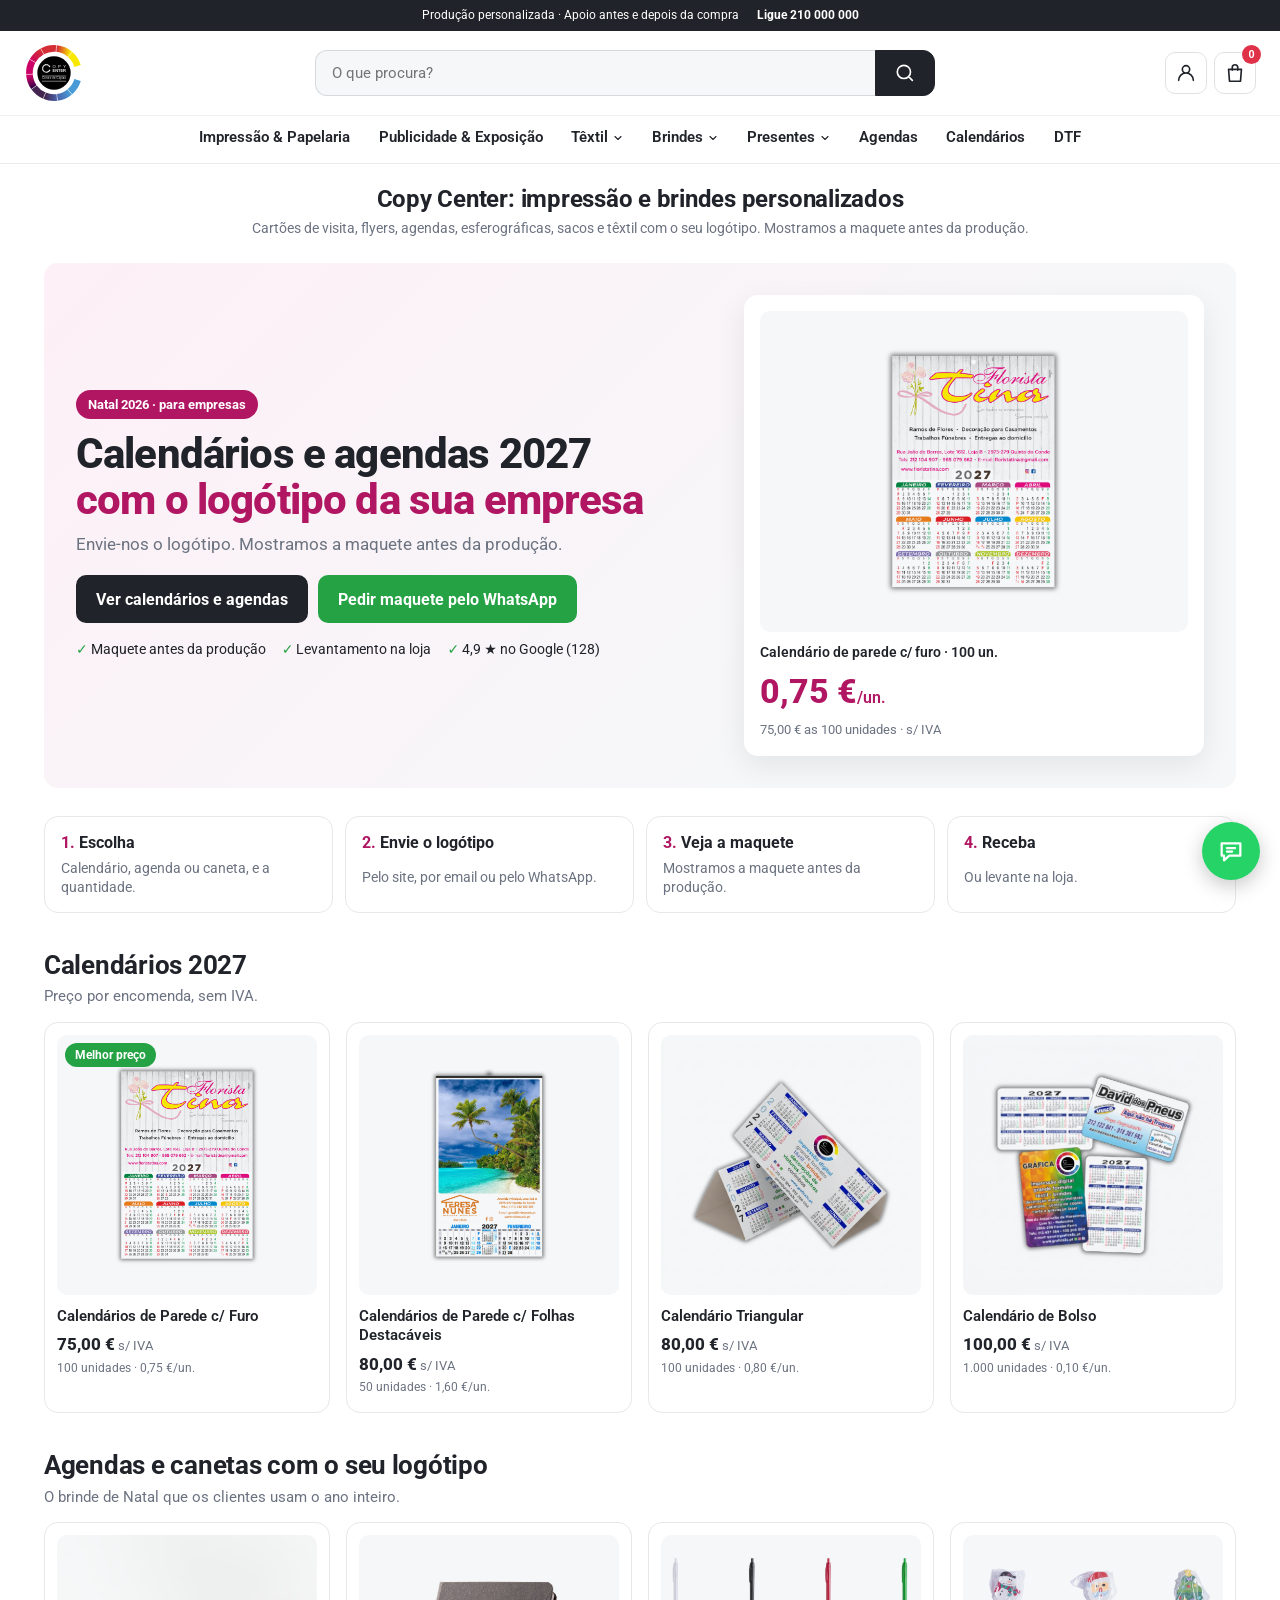
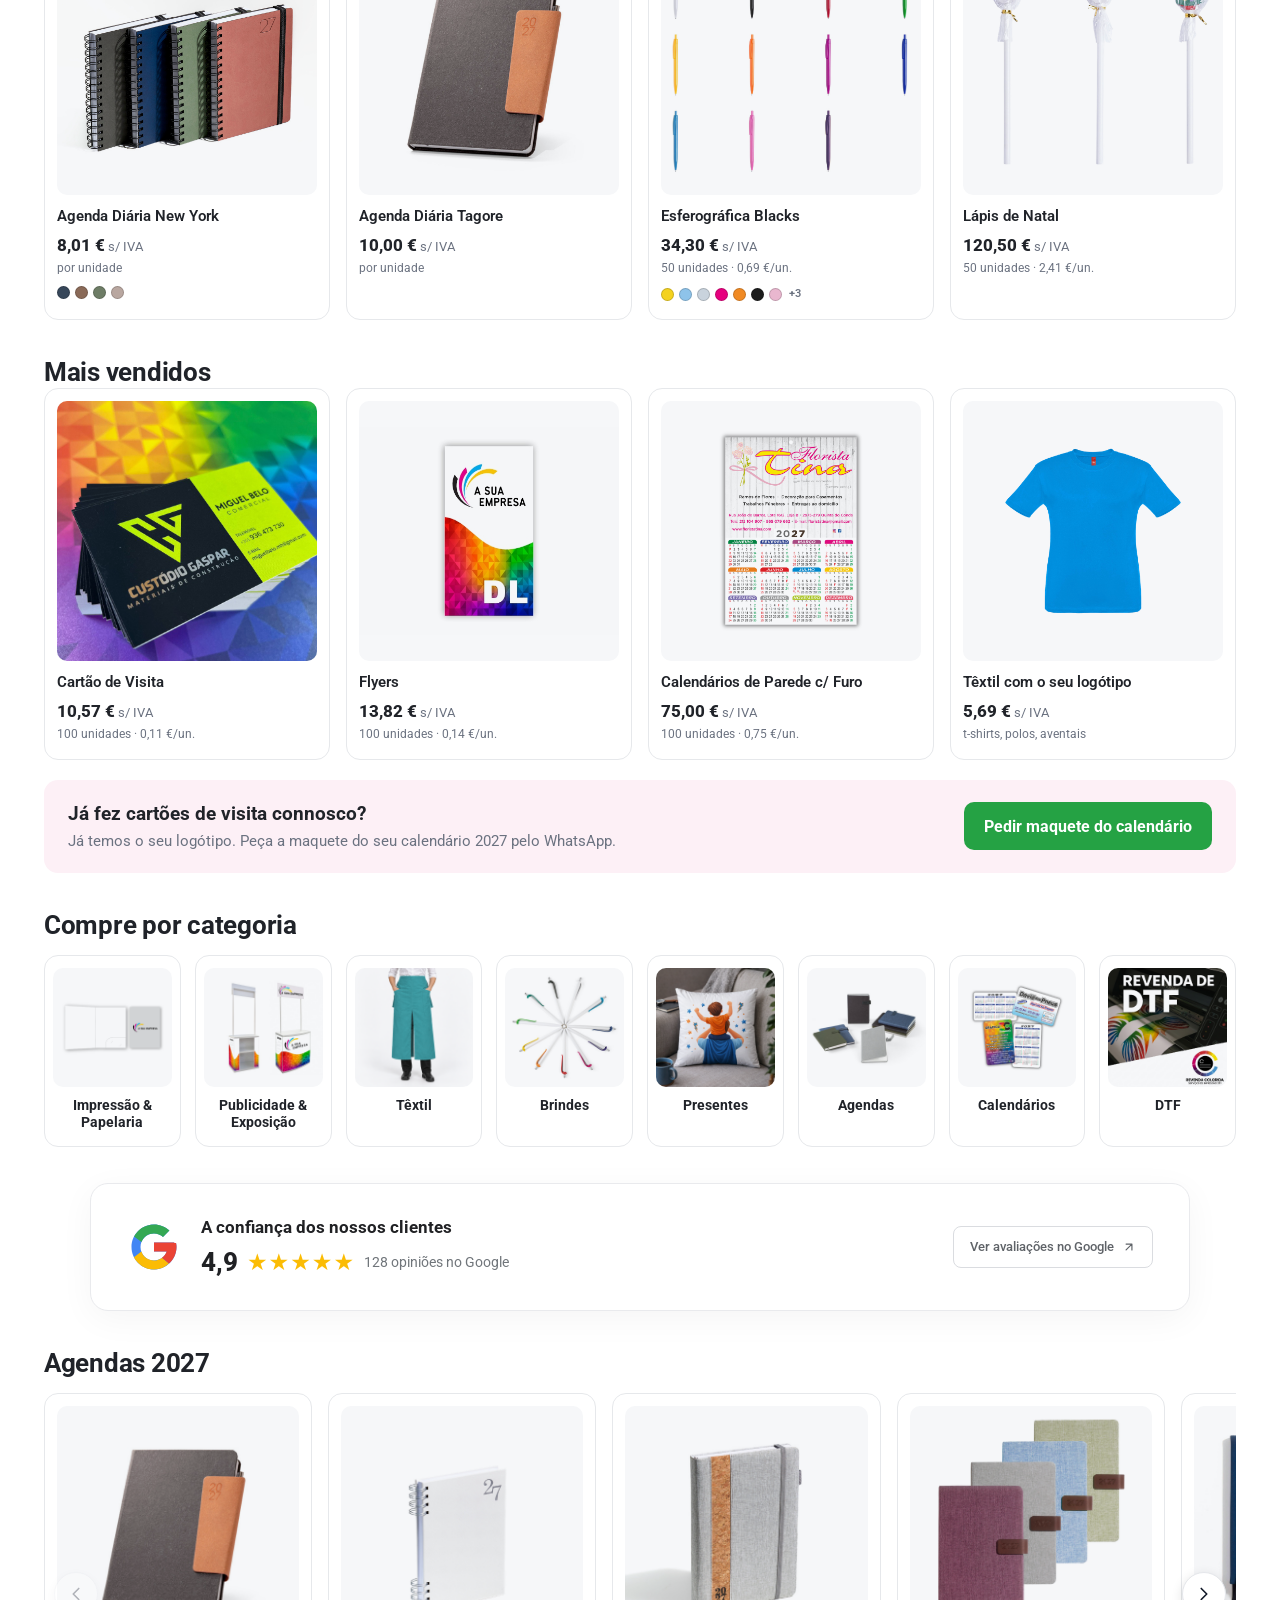
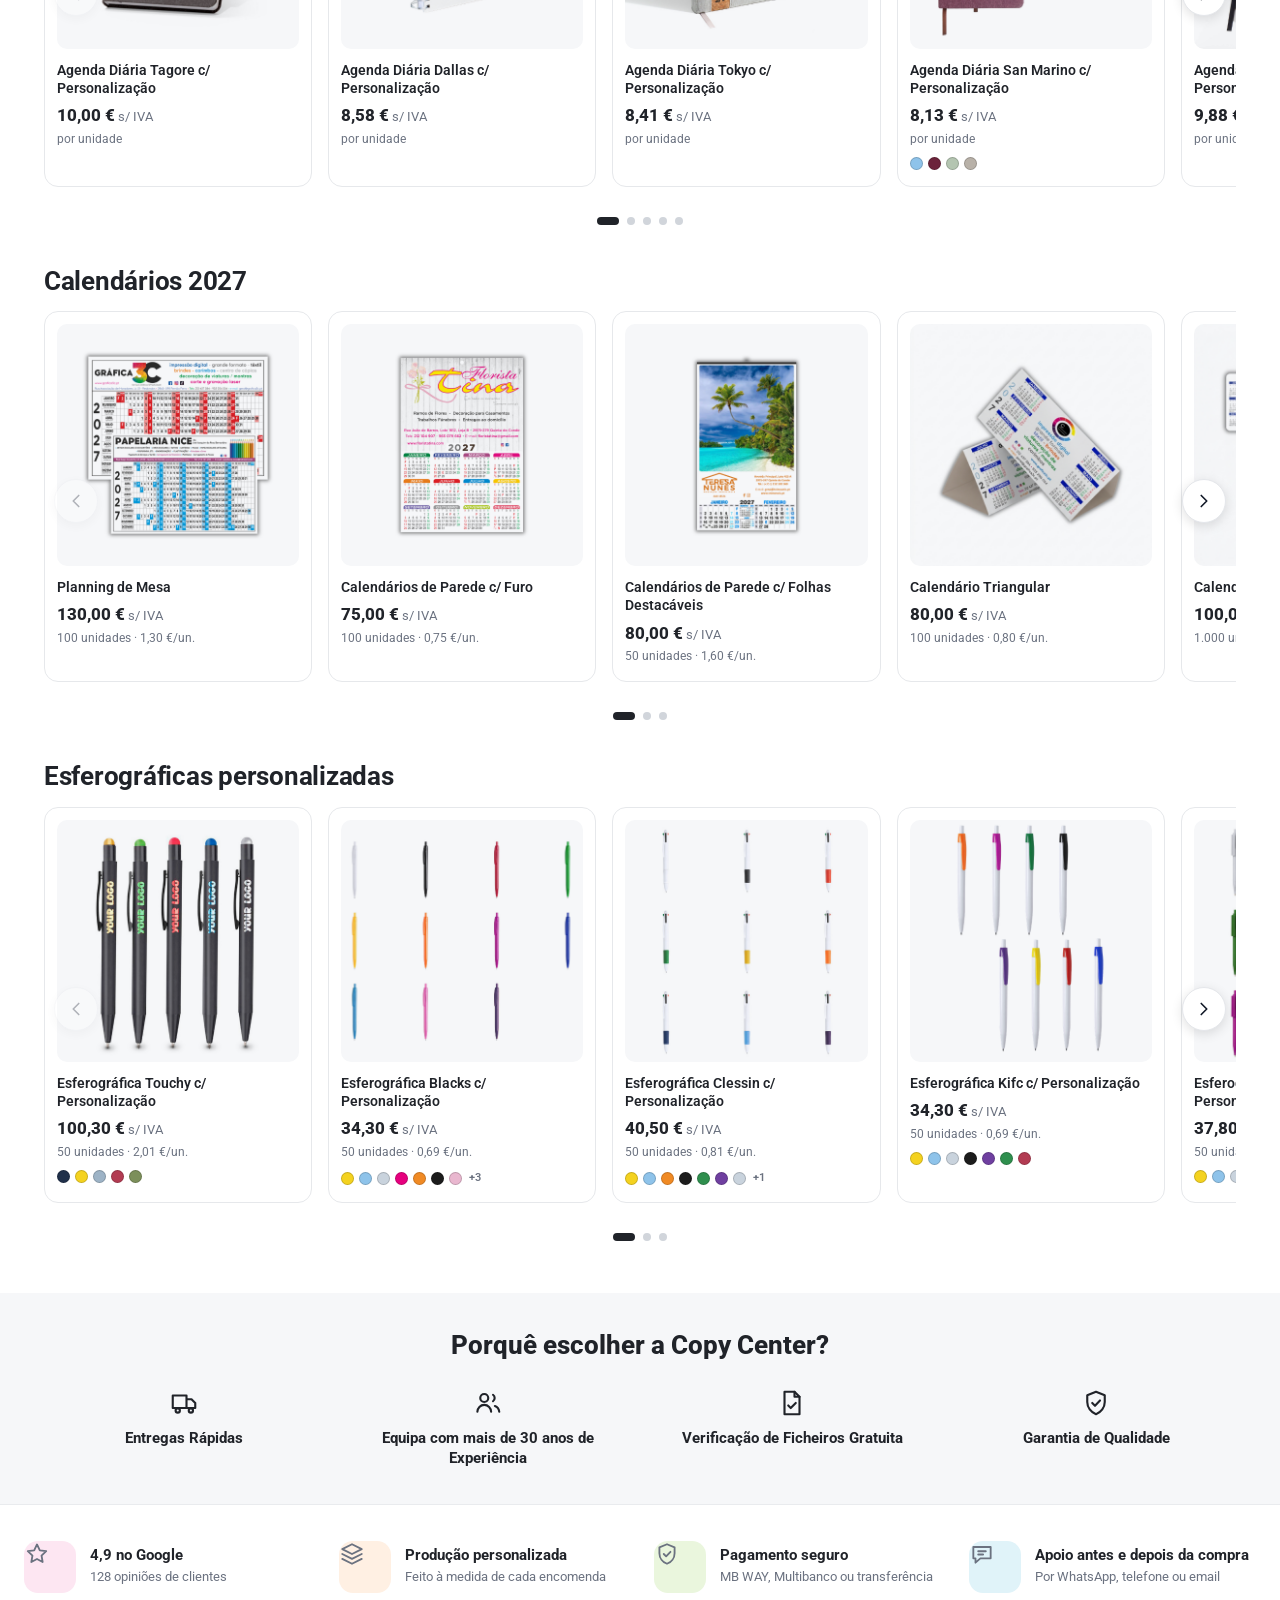
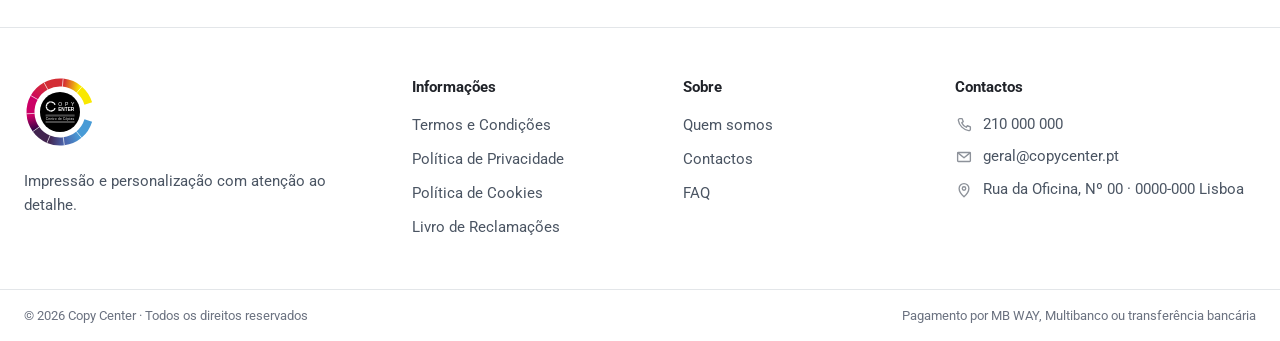
==== index.html @ fcfab163 "Atualizar calendários e DTF com logótipo Copy Center" ====
<!doctype html>
<html lang="pt-PT">
<head>
  <meta charset="utf-8">
  <meta name="viewport" content="width=device-width, initial-scale=1">
  <title>Copy Center | Impressão e brindes personalizados</title>
  <meta name="description" content="Copy Center: cartões de visita, flyers, agendas, calendários, esferográficas, sacos e têxtil personalizados. Mostramos a maquete antes da produção.">
  <link rel="icon" href="assets/img/logo.svg" type="image/svg+xml">
  <link rel="preconnect" href="https://fonts.googleapis.com">
  <link rel="preconnect" href="https://fonts.gstatic.com" crossorigin>
  <link href="https://fonts.googleapis.com/css2?family=Roboto:wght@400;500;600;700;800;900&display=swap" rel="stylesheet">
  <link rel="stylesheet" href="styles.css">
</head>
<body>
  <svg class="sprite" aria-hidden="true" focusable="false">
    <defs>
      <symbol id="i-search" viewBox="0 0 24 24"><path d="m20 20-4.2-4.2M18 10.8a7.2 7.2 0 1 1-14.4 0 7.2 7.2 0 0 1 14.4 0"/></symbol>
      <symbol id="i-user" viewBox="0 0 24 24"><path d="M20 20a8 8 0 0 0-16 0M12 12a4 4 0 1 0 0-8 4 4 0 0 0 0 8"/></symbol>
      <symbol id="i-bag" viewBox="0 0 24 24"><path d="M5 8h14l-1 13H6L5 8ZM9 9V6a3 3 0 0 1 6 0v3"/></symbol>
      <symbol id="i-menu" viewBox="0 0 24 24"><path d="M4 7h16M4 12h16M4 17h16"/></symbol>
      <symbol id="i-close" viewBox="0 0 24 24"><path d="m6 6 12 12M18 6 6 18"/></symbol>
      <symbol id="i-chevron" viewBox="0 0 24 24"><path d="m6 9 6 6 6-6"/></symbol>
      <symbol id="i-left" viewBox="0 0 24 24"><path d="M15 18l-6-6 6-6"/></symbol>
      <symbol id="i-right" viewBox="0 0 24 24"><path d="M9 18l6-6-6-6"/></symbol>
      <symbol id="i-up-right" viewBox="0 0 24 24"><path d="M7 17 17 7M7 7h10v10"/></symbol>
      <symbol id="i-image" viewBox="0 0 24 24"><rect x="3" y="4" width="18" height="16" rx="2"/><circle cx="8.5" cy="9.5" r="1.5"/><path d="m21 15-5-5L5 20"/></symbol>
      <symbol id="i-truck" viewBox="0 0 24 24"><path d="M3 6h11v10H3zM14 9h4l3 3v4h-7z"/><circle cx="7" cy="18" r="1.7"/><circle cx="17.5" cy="18" r="1.7"/></symbol>
      <symbol id="i-users" viewBox="0 0 24 24"><circle cx="9" cy="8" r="3.2"/><path d="M3.5 19a5.5 5.5 0 0 1 11 0M16 5.4a3.2 3.2 0 0 1 0 5.2M17.5 14.4A5.5 5.5 0 0 1 21 19"/></symbol>
      <symbol id="i-file-check" viewBox="0 0 24 24"><path d="M6 3h8l4 4v14H6z"/><path d="M14 3v4h4M9 14l2 2 4-4"/></symbol>
      <symbol id="i-shield-check" viewBox="0 0 24 24"><path d="M12 3 5 5.8v5.4c0 4.4 2.9 8.3 7 9.8 4.1-1.5 7-5.4 7-9.8V5.8z"/><path d="m9 12 2.2 2.2L15.2 10"/></symbol>
      <symbol id="i-star" viewBox="0 0 24 24"><path d="M12 3.2l2.6 5.4 5.9.8-4.3 4.1 1 5.9L12 16.6l-5.2 2.8 1-5.9L3.5 9.4l5.9-.8z"/></symbol>
      <symbol id="i-layers" viewBox="0 0 24 24"><path d="M12 3 3 7.5l9 4.5 9-4.5zM3 12l9 4.5 9-4.5M3 16.5 12 21l9-4.5"/></symbol>
      <symbol id="i-chat" viewBox="0 0 24 24"><path d="M4 5.5h16v10.5H10.5L6 20v-4H4z"/><path d="M8.5 9.5h7M8.5 12.5h4.5"/></symbol>
      <symbol id="i-phone" viewBox="0 0 24 24"><path d="M6.5 3.5h3l1.5 4-2 1.5a11 11 0 0 0 6 6l1.5-2 4 1.5v3a2 2 0 0 1-2.2 2A16.5 16.5 0 0 1 4.5 5.7a2 2 0 0 1 2-2.2z"/></symbol>
      <symbol id="i-mail" viewBox="0 0 24 24"><rect x="3.5" y="6" width="17" height="12" rx="1"/><path d="m4 6.5 8 6.5 8-6.5"/></symbol>
      <symbol id="i-pin" viewBox="0 0 24 24"><path d="M12 21s6.5-5.8 6.5-11a6.5 6.5 0 0 0-13 0c0 5.2 6.5 11 6.5 11z"/><circle cx="12" cy="10" r="2.3"/></symbol>
    </defs>
  </svg>

  <div class="shell">
    <div class="announcement">
      <span>Produção personalizada · Apoio antes e depois da compra</span>
      <a class="announcement__phone" href="tel:210000000">Ligue 210 000 000</a>
    </div>

    <header class="site-header">
      <div class="header-main">
        <button class="menu-btn" type="button" aria-label="Abrir menu" aria-controls="drawer" aria-expanded="false" data-menu-toggle>
          <svg class="icon"><use href="#i-menu"/></svg>
        </button>

        <a class="brand" href="#" aria-label="Copy Center — início">
          <img src="assets/img/logo.svg" alt="Copy Center" width="60" height="60">
        </a>

        <form class="search" role="search" action="#" method="get">
          <label class="sr-only" for="q">Procurar produtos</label>
          <input id="q" type="search" name="s" placeholder="O que procura?" required>
          <button type="submit" aria-label="Pesquisar">
            <svg class="icon"><use href="#i-search"/></svg>
          </button>
        </form>

        <div class="actions">
          <a class="icon-btn account" href="#" aria-label="A minha conta">
            <svg class="icon"><use href="#i-user"/></svg>
          </a>
          <a class="icon-btn cart" href="#" aria-label="Carrinho, 0 produtos">
            <svg class="icon"><use href="#i-bag"/></svg>
            <span class="cart__count">0</span>
          </a>
        </div>
      </div>

      <nav class="main-nav" aria-label="Menu principal">
        <ul class="nav-links">
          <li><a href="#">Impressão &amp; Papelaria</a></li>
          <li><a href="#">Publicidade &amp; Exposição</a></li>
          <li class="has-sub">
            <a href="#">Têxtil <svg class="chev"><use href="#i-chevron"/></svg></a>
            <ul class="sub-menu">
              <li><a href="#">Aventais</a></li>
              <li><a href="#">Bonés</a></li>
              <li><a href="#">Batas</a></li>
              <li><a href="#">Casacos</a></li>
              <li><a href="#">Coletes</a></li>
              <li><a href="#">Jalecas</a></li>
              <li><a href="#">Polos</a></li>
              <li><a href="#">Sweatshirts</a></li>
              <li><a href="#">T-shirts</a></li>
              <li><a href="#">Calças</a></li>
              <li><a href="#">Acessórios de Cozinha</a></li>
            </ul>
          </li>
          <li class="has-sub">
            <a href="#">Brindes <svg class="chev"><use href="#i-chevron"/></svg></a>
            <ul class="sub-menu">
              <li><a href="#">Sacos</a></li>
              <li><a href="#">Esferográficas</a></li>
            </ul>
          </li>
          <li class="has-sub">
            <a href="#">Presentes <svg class="chev"><use href="#i-chevron"/></svg></a>
            <ul class="sub-menu">
              <li><a href="#">Agendas</a></li>
              <li><a href="#">Calendários</a></li>
            </ul>
          </li>
          <li><a href="#">Agendas</a></li>
          <li><a href="#">Calendários</a></li>
          <li><a href="#">DTF</a></li>
        </ul>
      </nav>
    </header>

    <nav class="drawer" id="drawer" aria-label="Menu móvel" aria-hidden="true">
      <div class="drawer__top">
        <strong>Menu</strong>
        <button class="icon-btn" type="button" aria-label="Fechar menu" data-menu-close>
          <svg class="icon"><use href="#i-close"/></svg>
        </button>
      </div>
      <ul class="drawer__links">
        <li><a href="#">Impressão &amp; Papelaria</a></li>
        <li><a href="#">Publicidade &amp; Exposição</a></li>
        <li>
          <a href="#">Têxtil</a>
          <ul class="drawer__sub">
            <li><a href="#">Aventais</a></li>
            <li><a href="#">Bonés</a></li>
            <li><a href="#">Batas</a></li>
            <li><a href="#">Casacos</a></li>
            <li><a href="#">Coletes</a></li>
            <li><a href="#">Jalecas</a></li>
            <li><a href="#">Polos</a></li>
            <li><a href="#">Sweatshirts</a></li>
            <li><a href="#">T-shirts</a></li>
            <li><a href="#">Calças</a></li>
            <li><a href="#">Acessórios de Cozinha</a></li>
          </ul>
        </li>
        <li>
          <a href="#">Brindes</a>
          <ul class="drawer__sub">
            <li><a href="#">Sacos</a></li>
            <li><a href="#">Esferográficas</a></li>
          </ul>
        </li>
        <li>
          <a href="#">Presentes</a>
          <ul class="drawer__sub">
            <li><a href="#">Agendas</a></li>
            <li><a href="#">Calendários</a></li>
          </ul>
        </li>
        <li><a href="#">Agendas</a></li>
        <li><a href="#">Calendários</a></li>
        <li><a href="#">DTF</a></li>
      </ul>
      <div class="drawer__bottom">
        <a href="#">A minha conta</a>
        <a href="#">Contactos</a>
      </div>
    </nav>
    <div class="backdrop" aria-hidden="true" data-menu-close></div>

    <a class="skip-link" href="#conteudo">Pular para o conteúdo</a>

    <main id="conteudo">
      <div class="home-intro">
        <h1>Copy Center: impressão e brindes personalizados</h1>
        <p>Cartões de visita, flyers, agendas, esferográficas, sacos e têxtil com o seu logótipo. Mostramos a maquete antes da produção.</p>
      </div>

      <div class="content">
        <section class="hero" aria-labelledby="hero-title">
          <div class="hero__text">
            <span class="hero__badge">Natal 2026 · para empresas</span>
            <h2 class="hero__title" id="hero-title">
              Calendários e agendas 2027
              <span>com o logótipo da sua empresa</span>
            </h2>
            <p class="hero__sub">Envie-nos o logótipo. Mostramos a maquete antes da produção.</p>
            <div class="hero__actions">
              <a class="btn" href="#">Ver calendários e agendas</a>
              <a class="btn btn--green" href="#">Pedir maquete pelo WhatsApp</a>
            </div>
            <ul class="chips">
              <li>Maquete antes da produção</li>
              <li>Levantamento na loja</li>
              <li>4,9 ★ no Google (128)</li>
            </ul>
          </div>

          <a class="offer" href="#">
            <span class="offer__media">
              <img src="assets/img/calendario-parede-furo.png" alt="Calendário de parede com furo" loading="lazy" decoding="async" width="300" height="300">
            </span>
            <span class="offer__name">Calendário de parede c/ furo · 100 un.</span>
            <strong class="offer__price">0,75 €<small>/un.</small></strong>
            <span class="offer__note">75,00 € as 100 unidades · s/ IVA</span>
          </a>
        </section>

        <ol class="steps">
          <li><strong>Escolha</strong><span>Calendário, agenda ou caneta, e a quantidade.</span></li>
          <li><strong>Envie o logótipo</strong><span>Pelo site, por email ou pelo WhatsApp.</span></li>
          <li><strong>Veja a maquete</strong><span>Mostramos a maquete antes da produção.</span></li>
          <li><strong>Receba</strong><span>Ou levante na loja.</span></li>
        </ol>

        <section class="section" aria-labelledby="calendarios-title">
          <h2 class="section-title" id="calendarios-title">Calendários 2027</h2>
          <p class="section-note">Preço por encomenda, sem IVA.</p>
          <div class="grid">
            <a class="product-card" href="#">
              <span class="product-card__media">
                <span class="badge">Melhor preço</span>
                <img src="assets/img/calendario-parede-furo.png" alt="Calendários de Parede c/ Furo" loading="lazy" decoding="async" width="300" height="300">
              </span>
              <span class="product-card__name">Calendários de Parede c/ Furo</span>
              <span class="product-card__price"><b>75,00 €</b> <em>s/ IVA</em><small>100 unidades · 0,75 €/un.</small></span>
            </a>
            <a class="product-card" href="#">
              <span class="product-card__media">
                <img src="assets/img/calendario-parede-folhas.png" alt="Calendários de Parede c/ Folhas Destacáveis" loading="lazy" decoding="async" width="300" height="300">
              </span>
              <span class="product-card__name">Calendários de Parede c/ Folhas Destacáveis</span>
              <span class="product-card__price"><b>80,00 €</b> <em>s/ IVA</em><small>50 unidades · 1,60 €/un.</small></span>
            </a>
            <a class="product-card" href="#">
              <span class="product-card__media">
                <img src="assets/img/calendario-triangular.png?v=2" alt="Calendário Triangular" loading="lazy" decoding="async" width="300" height="300">
              </span>
              <span class="product-card__name">Calendário Triangular</span>
              <span class="product-card__price"><b>80,00 €</b> <em>s/ IVA</em><small>100 unidades · 0,80 €/un.</small></span>
            </a>
            <a class="product-card" href="#">
              <span class="product-card__media">
                <img src="assets/img/calendario-bolso.png?v=2" alt="Calendário de Bolso" loading="lazy" decoding="async" width="300" height="300">
              </span>
              <span class="product-card__name">Calendário de Bolso</span>
              <span class="product-card__price"><b>100,00 €</b> <em>s/ IVA</em><small>1.000 unidades · 0,10 €/un.</small></span>
            </a>
          </div>
        </section>

        <section class="section" aria-labelledby="agendas-title">
          <h2 class="section-title" id="agendas-title">Agendas e canetas com o seu logótipo</h2>
          <p class="section-note">O brinde de Natal que os clientes usam o ano inteiro.</p>
          <div class="grid">
            <a class="product-card" href="#">
              <span class="product-card__media">
                <img src="assets/img/agenda-new-york.png" alt="Agenda Diária New York" loading="lazy" decoding="async" width="300" height="300">
              </span>
              <span class="product-card__name">Agenda Diária New York</span>
              <span class="product-card__price"><b>8,01 €</b> <em>s/ IVA</em><small>por unidade</small></span>
              <span class="swatches" aria-label="4 cores disponíveis">
                <i style="background:#37475a"></i><i style="background:#8a6a58"></i><i style="background:#6e7d66"></i><i style="background:#b9a7a0"></i>
              </span>
            </a>
            <a class="product-card" href="#">
              <span class="product-card__media">
                <img src="assets/img/agenda-tagore.png" alt="Agenda Diária Tagore" loading="lazy" decoding="async" width="300" height="300">
              </span>
              <span class="product-card__name">Agenda Diária Tagore</span>
              <span class="product-card__price"><b>10,00 €</b> <em>s/ IVA</em><small>por unidade</small></span>
            </a>
            <a class="product-card" href="#">
              <span class="product-card__media">
                <img src="assets/img/esferografica-blacks.png" alt="Esferográfica Blacks" loading="lazy" decoding="async" width="300" height="300">
              </span>
              <span class="product-card__name">Esferográfica Blacks</span>
              <span class="product-card__price"><b>34,30 €</b> <em>s/ IVA</em><small>50 unidades · 0,69 €/un.</small></span>
              <span class="swatches" aria-label="8 cores disponíveis">
                <i style="background:#f4d21f"></i><i style="background:#8ec3ea"></i><i style="background:#c9d3dd"></i><i style="background:#e6007e"></i><i style="background:#f08a24"></i><i style="background:#1c1c1c"></i><i style="background:#e9b7cf"></i><em class="swatches__more">+3</em>
              </span>
            </a>
            <a class="product-card" href="#">
              <span class="product-card__media">
                <img src="assets/img/lapis-natal.png" alt="Lápis de Natal" loading="lazy" decoding="async" width="300" height="300">
              </span>
              <span class="product-card__name">Lápis de Natal</span>
              <span class="product-card__price"><b>120,50 €</b> <em>s/ IVA</em><small>50 unidades · 2,41 €/un.</small></span>
            </a>
          </div>
        </section>

        <section class="section" aria-labelledby="mais-title">
          <h2 class="section-title" id="mais-title">Mais vendidos</h2>
          <div class="grid">
            <a class="product-card" href="#">
              <span class="product-card__media">
                <img src="assets/img/cartao-visita.jpg" alt="Cartão de Visita" loading="lazy" decoding="async" width="300" height="300">
              </span>
              <span class="product-card__name">Cartão de Visita</span>
              <span class="product-card__price"><b>10,57 €</b> <em>s/ IVA</em><small>100 unidades · 0,11 €/un.</small></span>
            </a>
            <a class="product-card" href="#">
              <span class="product-card__media">
                <img src="assets/img/flyers.jpg" alt="Flyers" loading="lazy" decoding="async" width="300" height="300">
              </span>
              <span class="product-card__name">Flyers</span>
              <span class="product-card__price"><b>13,82 €</b> <em>s/ IVA</em><small>100 unidades · 0,14 €/un.</small></span>
            </a>
            <a class="product-card" href="#">
              <span class="product-card__media">
                <img src="assets/img/calendario-parede-furo.png" alt="Calendários de Parede c/ Furo" loading="lazy" decoding="async" width="300" height="300">
              </span>
              <span class="product-card__name">Calendários de Parede c/ Furo</span>
              <span class="product-card__price"><b>75,00 €</b> <em>s/ IVA</em><small>100 unidades · 0,75 €/un.</small></span>
            </a>
            <a class="product-card" href="#">
              <span class="product-card__media">
                <img src="assets/img/textil.png" alt="Têxtil com o seu logótipo" loading="lazy" decoding="async" width="300" height="300">
              </span>
              <span class="product-card__name">Têxtil com o seu logótipo</span>
              <span class="product-card__price"><b>5,69 €</b> <em>s/ IVA</em><small>t-shirts, polos, aventais</small></span>
            </a>
          </div>
        </section>

        <aside class="promo">
          <div>
            <strong>Já fez cartões de visita connosco?</strong>
            <span>Já temos o seu logótipo. Peça a maquete do seu calendário 2027 pelo WhatsApp.</span>
          </div>
          <a class="btn btn--green" href="#">Pedir maquete do calendário</a>
        </aside>

        <section class="section" aria-labelledby="categorias-title">
          <h2 class="section-title" id="categorias-title">Compre por categoria</h2>
          <nav class="categories" aria-label="Categorias">
            <a class="category" href="#">
              <span class="category__media"><img src="assets/img/categoria-impressao.png" alt="Impressão &amp; Papelaria" loading="lazy" decoding="async" width="300" height="300"></span>
              <span class="category__name">Impressão &amp; Papelaria</span>
            </a>
            <a class="category" href="#">
              <span class="category__media"><img src="assets/img/categoria-publicidade.jpg" alt="Publicidade &amp; Exposição" loading="lazy" decoding="async" width="300" height="300"></span>
              <span class="category__name">Publicidade &amp; Exposição</span>
            </a>
            <a class="category" href="#">
              <span class="category__media"><img src="assets/img/categoria-textil.png" alt="Têxtil" loading="lazy" decoding="async" width="300" height="300"></span>
              <span class="category__name">Têxtil</span>
            </a>
            <a class="category" href="#">
              <span class="category__media"><img src="assets/img/categoria-brindes.png" alt="Brindes" loading="lazy" decoding="async" width="300" height="300"></span>
              <span class="category__name">Brindes</span>
            </a>
            <a class="category" href="#">
              <span class="category__media"><img src="assets/img/categoria-presentes.png" alt="Presentes" loading="lazy" decoding="async" width="300" height="300"></span>
              <span class="category__name">Presentes</span>
            </a>
            <a class="category" href="#">
              <span class="category__media"><img src="assets/img/categoria-agendas.png" alt="Agendas" loading="lazy" decoding="async" width="300" height="300"></span>
              <span class="category__name">Agendas</span>
            </a>
            <a class="category" href="#">
              <span class="category__media"><img src="assets/img/categoria-calendarios.png" alt="Calendários" loading="lazy" decoding="async" width="300" height="300"></span>
              <span class="category__name">Calendários</span>
            </a>
            <a class="category" href="#">
              <span class="category__media"><img src="assets/img/categoria-dtf.png?v=2" alt="DTF" loading="lazy" decoding="async" width="300" height="300"></span>
              <span class="category__name">DTF</span>
            </a>
          </nav>
        </section>

        <section class="reviews" aria-label="Avaliações da Copy Center no Google">
          <div class="reviews__card">
            <div class="reviews__left">
              <svg class="reviews__logo" viewBox="0 0 48 48" aria-hidden="true">
                <path fill="#4285F4" d="M43.6 20.5H42V20H24v8h11.3C33.6 32.7 29.2 36 24 36c-6.6 0-12-5.4-12-12s5.4-12 12-12c3.1 0 5.9 1.2 8 3.1l5.7-5.7C34.1 6.1 29.3 4 24 4 13 4 4 13 4 24s9 20 20 20 20-9 20-20c0-1.3-.1-2.4-.4-3.5z"/>
                <path fill="#34A853" d="M6.3 14.7l6.6 4.8C14.6 15.1 18.9 12 24 12c3.1 0 5.9 1.2 8 3.1l5.7-5.7C34.1 6.1 29.3 4 24 4c-7.7 0-14.4 4.4-17.7 10.7z"/>
                <path fill="#FBBC05" d="M24 44c5.1 0 9.8-2 13.3-5.3l-6.2-5.2C29.1 35.1 26.7 36 24 36c-5.2 0-9.6-3.3-11.2-8l-6.6 5.1C9.5 39.6 16.2 44 24 44z"/>
                <path fill="#EA4335" d="M43.6 20.5H42V20H24v8h11.3c-.8 2.3-2.3 4.2-4.2 5.5l6.2 5.2C41.4 35 44 29.9 44 24c0-1.3-.1-2.4-.4-3.5z"/>
              </svg>
              <div class="reviews__info">
                <p class="reviews__heading">A confiança dos nossos clientes</p>
                <div class="reviews__rating">
                  <span class="reviews__score">4,9</span>
                  <span class="reviews__stars" aria-label="4,9 em 5 estrelas">★★★★★</span>
                  <span class="reviews__count">128 opiniões no Google</span>
                </div>
              </div>
            </div>
            <a class="reviews__button" href="#">
              Ver avaliações no Google
              <svg class="icon"><use href="#i-up-right"/></svg>
            </a>
          </div>
        </section>

        <section class="carousel" aria-labelledby="agendas-carousel-title" data-carousel>
          <div class="section-head">
            <h2 class="section-title" id="agendas-carousel-title">Agendas 2027</h2>
          </div>
          <div class="carousel__viewport">
            <ul class="carousel__track" tabindex="0" role="region" aria-label="Lista de produtos">
              <li class="carousel__slide">
                <a class="product-card" href="#">
                  <span class="product-card__media"><img src="assets/img/agenda-tagore.png" alt="Agenda Diária Tagore c/ Personalização" loading="lazy" decoding="async" width="300" height="300"></span>
                  <span class="product-card__name">Agenda Diária Tagore c/ Personalização</span>
                  <span class="product-card__price"><b>10,00 €</b> <em>s/ IVA</em><small>por unidade</small></span>
                </a>
              </li>
              <li class="carousel__slide">
                <a class="product-card" href="#">
                  <span class="product-card__media"><img src="assets/img/agenda-dallas.png" alt="Agenda Diária Dallas c/ Personalização" loading="lazy" decoding="async" width="300" height="300"></span>
                  <span class="product-card__name">Agenda Diária Dallas c/ Personalização</span>
                  <span class="product-card__price"><b>8,58 €</b> <em>s/ IVA</em><small>por unidade</small></span>
                </a>
              </li>
              <li class="carousel__slide">
                <a class="product-card" href="#">
                  <span class="product-card__media"><img src="assets/img/agenda-tokyo.png" alt="Agenda Diária Tokyo c/ Personalização" loading="lazy" decoding="async" width="300" height="300"></span>
                  <span class="product-card__name">Agenda Diária Tokyo c/ Personalização</span>
                  <span class="product-card__price"><b>8,41 €</b> <em>s/ IVA</em><small>por unidade</small></span>
                </a>
              </li>
              <li class="carousel__slide">
                <a class="product-card" href="#">
                  <span class="product-card__media"><img src="assets/img/agenda-san-marino.png" alt="Agenda Diária San Marino c/ Personalização" loading="lazy" decoding="async" width="300" height="300"></span>
                  <span class="product-card__name">Agenda Diária San Marino c/ Personalização</span>
                  <span class="product-card__price"><b>8,13 €</b> <em>s/ IVA</em><small>por unidade</small></span>
                  <span class="swatches" aria-label="4 cores disponíveis">
                    <i style="background:#8ec3ea"></i><i style="background:#6c233b"></i><i style="background:#b4c5b1"></i><i style="background:#b8b1a8"></i>
                  </span>
                </a>
              </li>
              <li class="carousel__slide">
                <a class="product-card" href="#">
                  <span class="product-card__media"><img src="assets/img/agenda-vegas.png" alt="Agenda Diária Vegas c/ Personalização" loading="lazy" decoding="async" width="300" height="300"></span>
                  <span class="product-card__name">Agenda Diária Vegas c/ Personalização</span>
                  <span class="product-card__price"><b>9,88 €</b> <em>s/ IVA</em><small>por unidade</small></span>
                </a>
              </li>
              <li class="carousel__slide">
                <a class="product-card" href="#">
                  <span class="product-card__media"><img src="assets/img/agenda-new-york.png" alt="Agenda Diária New York c/ Personalização" loading="lazy" decoding="async" width="300" height="300"></span>
                  <span class="product-card__name">Agenda Diária New York c/ Personalização</span>
                  <span class="product-card__price"><b>8,01 €</b> <em>s/ IVA</em><small>por unidade</small></span>
                  <span class="swatches" aria-label="3 cores disponíveis">
                    <i style="background:#20304a"></i><i style="background:#4f5b4a"></i><i style="background:#a7a29b"></i>
                  </span>
                </a>
              </li>
              <li class="carousel__slide">
                <a class="product-card" href="#">
                  <span class="product-card__media"><img src="assets/img/agenda-spenser.png" alt="Agenda Diária Spenser c/ Personalização" loading="lazy" decoding="async" width="300" height="300"></span>
                  <span class="product-card__name">Agenda Diária Spenser c/ Personalização</span>
                  <span class="product-card__price"><b>10,81 €</b> <em>s/ IVA</em><small>por unidade</small></span>
                </a>
              </li>
              <li class="carousel__slide">
                <a class="product-card" href="#">
                  <span class="product-card__media"><img src="assets/img/agenda-musset.png" alt="Agenda Diária Musset c/ Personalização" loading="lazy" decoding="async" width="300" height="300"></span>
                  <span class="product-card__name">Agenda Diária Musset c/ Personalização</span>
                  <span class="product-card__price"><b>11,67 €</b> <em>s/ IVA</em><small>por unidade</small></span>
                </a>
              </li>
            </ul>
            <button class="carousel__arrow carousel__arrow--prev" type="button" aria-label="Produtos anteriores">
              <svg class="icon"><use href="#i-left"/></svg>
            </button>
            <button class="carousel__arrow carousel__arrow--next" type="button" aria-label="Próximos produtos">
              <svg class="icon"><use href="#i-right"/></svg>
            </button>
          </div>
          <div class="carousel__dots" role="group" aria-label="Navegação dos produtos"></div>
        </section>

        <section class="carousel" aria-labelledby="calendarios-carousel-title" data-carousel>
          <div class="section-head">
            <h2 class="section-title" id="calendarios-carousel-title">Calendários 2027</h2>
          </div>
          <div class="carousel__viewport">
            <ul class="carousel__track" tabindex="0" role="region" aria-label="Lista de produtos">
              <li class="carousel__slide">
                <a class="product-card" href="#">
                  <span class="product-card__media"><img src="assets/img/planning-mesa.png" alt="Planning de Mesa" loading="lazy" decoding="async" width="300" height="300"></span>
                  <span class="product-card__name">Planning de Mesa</span>
                  <span class="product-card__price"><b>130,00 €</b> <em>s/ IVA</em><small>100 unidades · 1,30 €/un.</small></span>
                </a>
              </li>
              <li class="carousel__slide">
                <a class="product-card" href="#">
                  <span class="product-card__media"><img src="assets/img/calendario-parede-furo.png" alt="Calendários de Parede c/ Furo" loading="lazy" decoding="async" width="300" height="300"></span>
                  <span class="product-card__name">Calendários de Parede c/ Furo</span>
                  <span class="product-card__price"><b>75,00 €</b> <em>s/ IVA</em><small>100 unidades · 0,75 €/un.</small></span>
                </a>
              </li>
              <li class="carousel__slide">
                <a class="product-card" href="#">
                  <span class="product-card__media"><img src="assets/img/calendario-parede-folhas.png" alt="Calendários de Parede c/ Folhas Destacáveis" loading="lazy" decoding="async" width="300" height="300"></span>
                  <span class="product-card__name">Calendários de Parede c/ Folhas Destacáveis</span>
                  <span class="product-card__price"><b>80,00 €</b> <em>s/ IVA</em><small>50 unidades · 1,60 €/un.</small></span>
                </a>
              </li>
              <li class="carousel__slide">
                <a class="product-card" href="#">
                  <span class="product-card__media"><img src="assets/img/calendario-triangular.png?v=2" alt="Calendário Triangular" loading="lazy" decoding="async" width="300" height="300"></span>
                  <span class="product-card__name">Calendário Triangular</span>
                  <span class="product-card__price"><b>80,00 €</b> <em>s/ IVA</em><small>100 unidades · 0,80 €/un.</small></span>
                </a>
              </li>
              <li class="carousel__slide">
                <a class="product-card" href="#">
                  <span class="product-card__media"><img src="assets/img/calendario-bolso.png?v=2" alt="Calendário de Bolso" loading="lazy" decoding="async" width="300" height="300"></span>
                  <span class="product-card__name">Calendário de Bolso</span>
                  <span class="product-card__price"><b>100,00 €</b> <em>s/ IVA</em><small>1.000 unidades · 0,10 €/un.</small></span>
                </a>
              </li>
              <li class="carousel__slide">
                <a class="product-card" href="#">
                  <span class="product-card__media"><img src="assets/img/calendario-iman.png" alt="Calendário de Secretária" loading="lazy" decoding="async" width="300" height="300"></span>
                  <span class="product-card__name">Calendário de Secretária</span>
                  <span class="product-card__price"><b>60,00 €</b> <em>s/ IVA</em><small>50 unidades · 1,20 €/un.</small></span>
                </a>
              </li>
            </ul>
            <button class="carousel__arrow carousel__arrow--prev" type="button" aria-label="Produtos anteriores">
              <svg class="icon"><use href="#i-left"/></svg>
            </button>
            <button class="carousel__arrow carousel__arrow--next" type="button" aria-label="Próximos produtos">
              <svg class="icon"><use href="#i-right"/></svg>
            </button>
          </div>
          <div class="carousel__dots" role="group" aria-label="Navegação dos produtos"></div>
        </section>

        <section class="carousel" aria-labelledby="canetas-carousel-title" data-carousel>
          <div class="section-head">
            <h2 class="section-title" id="canetas-carousel-title">Esferográficas personalizadas</h2>
          </div>
          <div class="carousel__viewport">
            <ul class="carousel__track" tabindex="0" role="region" aria-label="Lista de produtos">
              <li class="carousel__slide">
                <a class="product-card" href="#">
                  <span class="product-card__media"><img src="assets/img/pen-touchy.png" alt="Esferográfica Touchy c/ Personalização" loading="lazy" decoding="async" width="300" height="300"></span>
                  <span class="product-card__name">Esferográfica Touchy c/ Personalização</span>
                  <span class="product-card__price"><b>100,30 €</b> <em>s/ IVA</em><small>50 unidades · 2,01 €/un.</small></span>
                  <span class="swatches" aria-label="5 cores disponíveis">
                    <i style="background:#20304a"></i><i style="background:#f4d21f"></i><i style="background:#9db3c6"></i><i style="background:#b23b52"></i><i style="background:#7c8f5a"></i>
                  </span>
                </a>
              </li>
              <li class="carousel__slide">
                <a class="product-card" href="#">
                  <span class="product-card__media"><img src="assets/img/esferografica-blacks.png" alt="Esferográfica Blacks c/ Personalização" loading="lazy" decoding="async" width="300" height="300"></span>
                  <span class="product-card__name">Esferográfica Blacks c/ Personalização</span>
                  <span class="product-card__price"><b>34,30 €</b> <em>s/ IVA</em><small>50 unidades · 0,69 €/un.</small></span>
                  <span class="swatches" aria-label="8 cores disponíveis">
                    <i style="background:#f4d21f"></i><i style="background:#8ec3ea"></i><i style="background:#c9d3dd"></i><i style="background:#e6007e"></i><i style="background:#f08a24"></i><i style="background:#1c1c1c"></i><i style="background:#e9b7cf"></i><em class="swatches__more">+3</em>
                  </span>
                </a>
              </li>
              <li class="carousel__slide">
                <a class="product-card" href="#">
                  <span class="product-card__media"><img src="assets/img/pen-clessin.png" alt="Esferográfica Clessin c/ Personalização" loading="lazy" decoding="async" width="300" height="300"></span>
                  <span class="product-card__name">Esferográfica Clessin c/ Personalização</span>
                  <span class="product-card__price"><b>40,50 €</b> <em>s/ IVA</em><small>50 unidades · 0,81 €/un.</small></span>
                  <span class="swatches" aria-label="7 cores disponíveis">
                    <i style="background:#f4d21f"></i><i style="background:#8ec3ea"></i><i style="background:#f08a24"></i><i style="background:#1c1c1c"></i><i style="background:#2f8f4e"></i><i style="background:#6f3fa0"></i><i style="background:#c9d3dd"></i><em class="swatches__more">+1</em>
                  </span>
                </a>
              </li>
              <li class="carousel__slide">
                <a class="product-card" href="#">
                  <span class="product-card__media"><img src="assets/img/pen-kific.png" alt="Esferográfica Kifc c/ Personalização" loading="lazy" decoding="async" width="300" height="300"></span>
                  <span class="product-card__name">Esferográfica Kifc c/ Personalização</span>
                  <span class="product-card__price"><b>34,30 €</b> <em>s/ IVA</em><small>50 unidades · 0,69 €/un.</small></span>
                  <span class="swatches" aria-label="7 cores disponíveis">
                    <i style="background:#f4d21f"></i><i style="background:#8ec3ea"></i><i style="background:#c9d3dd"></i><i style="background:#1c1c1c"></i><i style="background:#6f3fa0"></i><i style="background:#2f8f4e"></i><i style="background:#b23b52"></i>
                  </span>
                </a>
              </li>
              <li class="carousel__slide">
                <a class="product-card" href="#">
                  <span class="product-card__media"><img src="assets/img/pen-skipper.png" alt="Esferográfica Person c/ Personalização" loading="lazy" decoding="async" width="300" height="300"></span>
                  <span class="product-card__name">Esferográfica Person c/ Personalização</span>
                  <span class="product-card__price"><b>37,80 €</b> <em>s/ IVA</em><small>50 unidades · 0,76 €/un.</small></span>
                  <span class="swatches" aria-label="3 cores disponíveis">
                    <i style="background:#f4d21f"></i><i style="background:#8ec3ea"></i><i style="background:#c9d3dd"></i>
                  </span>
                </a>
              </li>
              <li class="carousel__slide">
                <a class="product-card" href="#">
                  <span class="product-card__media"><img src="assets/img/pen-buastel.png" alt="Esferográfica Buastel c/ Personalização" loading="lazy" decoding="async" width="300" height="300"></span>
                  <span class="product-card__name">Esferográfica Buastel c/ Personalização</span>
                  <span class="product-card__price"><b>48,80 €</b> <em>s/ IVA</em><small>50 unidades · 0,98 €/un.</small></span>
                  <span class="swatches" aria-label="5 cores disponíveis">
                    <i style="background:#f4d21f"></i><i style="background:#8ec3ea"></i><i style="background:#f6c6d4"></i><i style="background:#b9d08b"></i><i style="background:#6f3fa0"></i>
                  </span>
                </a>
              </li>
            </ul>
            <button class="carousel__arrow carousel__arrow--prev" type="button" aria-label="Produtos anteriores">
              <svg class="icon"><use href="#i-left"/></svg>
            </button>
            <button class="carousel__arrow carousel__arrow--next" type="button" aria-label="Próximos produtos">
              <svg class="icon"><use href="#i-right"/></svg>
            </button>
          </div>
          <div class="carousel__dots" role="group" aria-label="Navegação dos produtos"></div>
        </section>
      </div>

      <section class="why" aria-labelledby="why-title">
        <div class="why__inner">
          <h2 class="why__title" id="why-title">Porquê escolher a Copy Center?</h2>
          <div class="why__grid">
            <div class="why__item">
              <svg class="why__icon"><use href="#i-truck"/></svg>
              <h3>Entregas Rápidas</h3>
            </div>
            <div class="why__item">
              <svg class="why__icon"><use href="#i-users"/></svg>
              <h3>Equipa com mais de 30 anos de Experiência</h3>
            </div>
            <div class="why__item">
              <svg class="why__icon"><use href="#i-file-check"/></svg>
              <h3>Verificação de Ficheiros Gratuita</h3>
            </div>
            <div class="why__item">
              <svg class="why__icon"><use href="#i-shield-check"/></svg>
              <h3>Garantia de Qualidade</h3>
            </div>
          </div>
        </div>
      </section>
    </main>

    <footer class="site-footer">
      <ul class="footer-trust">
        <li>
          <span class="footer-trust__icon footer-trust__icon--pink"><svg class="icon"><use href="#i-star"/></svg></span>
          <div><strong>4,9 no Google</strong><span>128 opiniões de clientes</span></div>
        </li>
        <li>
          <span class="footer-trust__icon footer-trust__icon--orange"><svg class="icon"><use href="#i-layers"/></svg></span>
          <div><strong>Produção personalizada</strong><span>Feito à medida de cada encomenda</span></div>
        </li>
        <li>
          <span class="footer-trust__icon footer-trust__icon--green"><svg class="icon"><use href="#i-shield-check"/></svg></span>
          <div><strong>Pagamento seguro</strong><span>MB WAY, Multibanco ou transferência</span></div>
        </li>
        <li>
          <span class="footer-trust__icon footer-trust__icon--blue"><svg class="icon"><use href="#i-chat"/></svg></span>
          <div><strong>Apoio antes e depois da compra</strong><span>Por WhatsApp, telefone ou email</span></div>
        </li>
      </ul>

      <div class="footer-main">
        <div class="footer-grid">
          <section class="footer-brand">
            <a class="footer-brand__logo-link" href="#" aria-label="Copy Center — início">
              <img class="footer-brand__logo" src="assets/img/logo.svg" alt="Copy Center" width="72" height="72">
            </a>
            <p>Impressão e personalização com atenção ao detalhe.</p>
          </section>
          <nav aria-label="Termos e políticas">
            <h3>Informações</h3>
            <ul class="footer-links">
              <li><a href="#">Termos e Condições</a></li>
              <li><a href="#">Política de Privacidade</a></li>
              <li><a href="#">Política de Cookies</a></li>
              <li><a href="#">Livro de Reclamações</a></li>
            </ul>
          </nav>
          <nav aria-label="Sobre a Copy Center">
            <h3>Sobre</h3>
            <ul class="footer-links">
              <li><a href="#">Quem somos</a></li>
              <li><a href="#">Contactos</a></li>
              <li><a href="#">FAQ</a></li>
            </ul>
          </nav>
          <section class="footer-contact">
            <h3>Contactos</h3>
            <a href="tel:210000000"><svg class="icon"><use href="#i-phone"/></svg><span>210 000 000</span></a>
            <a href="mailto:geral@copycenter.pt"><svg class="icon"><use href="#i-mail"/></svg><span>geral@copycenter.pt</span></a>
            <p class="footer-address"><svg class="icon"><use href="#i-pin"/></svg><span>Rua da Oficina, Nº 00 · 0000-000 Lisboa</span></p>
          </section>
        </div>
        <div class="footer-copy">
          <span>© 2026 Copy Center · Todos os direitos reservados</span>
          <span>Pagamento por MB WAY, Multibanco ou transferência bancária</span>
        </div>
      </div>
    </footer>

    <a class="chat" href="#" aria-label="Falar por WhatsApp">
      <svg class="icon"><use href="#i-chat"/></svg>
    </a>
  </div>

  <script src="app.js"></script>
</body>
</html>
---- styles.css ----
/* Copy Center — clone estrutural da página inicial.
   Tipografia, ritmo, paleta e componentes seguem o desenho de referência. */

:root {
  --ink: #202329;
  --muted: #6b7280;
  --line: #e6e8eb;
  --soft: #f6f7f9;
  --magenta: #b01662;
  --pink-wash: #fdf0f6;
  --green: #25a244;
  --red: #e03446;
  --blue: #1767b1;
  --white: #fff;
  --radius: 14px;
  --radius-sm: 10px;
  --shadow: 0 10px 26px rgba(0, 0, 0, .07);
  --page: 1240px;
  --wide: 1320px;
}

*,
*::before,
*::after {
  box-sizing: border-box;
}

html {
  scroll-behavior: smooth;
}

body {
  margin: 0;
  background: var(--white);
  color: var(--ink);
  font-family: "Roboto", system-ui, -apple-system, "Segoe UI", sans-serif;
  font-size: 16px;
  line-height: 1.5;
  -webkit-font-smoothing: antialiased;
}

body.nav-open {
  overflow: hidden;
}

h1, h2, h3, p {
  margin: 0;
}

a {
  color: inherit;
  text-decoration: none;
}

button,
input {
  font: inherit;
  color: inherit;
}

button {
  padding: 0;
  border: 0;
  background: none;
  cursor: pointer;
}

ul,
ol {
  margin: 0;
  padding: 0;
  list-style: none;
}

svg {
  display: block;
}

.sprite {
  position: absolute;
  width: 0;
  height: 0;
  overflow: hidden;
}

.icon,
.chev,
.ph__icon,
.why__icon {
  fill: none;
  stroke: currentColor;
  stroke-linecap: round;
  stroke-linejoin: round;
}

.icon {
  width: 22px;
  height: 22px;
  stroke-width: 1.8;
}

.chev {
  width: 12px;
  height: 12px;
  stroke-width: 2.2;
}

::selection {
  background: var(--pink-wash);
  color: var(--magenta);
}

a:focus-visible,
button:focus-visible,
input:focus-visible {
  outline: 3px solid var(--blue);
  outline-offset: 2px;
}

.sr-only {
  position: absolute;
  width: 1px;
  height: 1px;
  padding: 0;
  margin: -1px;
  overflow: hidden;
  clip: rect(0 0 0 0);
  white-space: nowrap;
  border: 0;
}

.skip-link {
  position: absolute;
  left: -9999px;
  top: 0;
  z-index: 300;
  padding: 10px 16px;
  background: var(--ink);
  color: #fff;
  font-weight: 600;
}

.skip-link:focus {
  left: 12px;
  top: 12px;
}

/* ---------- Barra de anúncio ---------- */

.announcement {
  display: flex;
  align-items: center;
  justify-content: center;
  flex-wrap: wrap;
  gap: 4px 18px;
  padding: 7px 14px;
  background: #202329;
  color: #fff;
  font-size: 12px;
  line-height: 1.4;
  text-align: center;
}

.announcement__phone {
  color: #fff;
  font-weight: 700;
  white-space: nowrap;
}

.announcement__phone:hover {
  text-decoration: underline;
}

/* ---------- Cabeçalho ---------- */

.site-header {
  background: var(--white);
  border-bottom: 1px solid #e9ebee;
}

.header-main {
  display: flex;
  align-items: center;
  gap: 28px;
  max-width: var(--wide);
  min-height: 76px;
  margin: 0 auto;
  padding: 12px 24px;
}

.brand {
  flex: none;
  display: block;
  line-height: 0;
}

.brand img {
  display: block;
  width: 60px;
  height: 60px;
}

.menu-btn,
.icon-btn {
  display: inline-flex;
  align-items: center;
  justify-content: center;
  height: 42px;
  min-width: 42px;
  border: 1px solid #dfe2e5;
  border-radius: var(--radius-sm);
  background: var(--white);
  color: var(--ink);
  transition: border-color .15s ease, background .15s ease;
}

.menu-btn {
  display: none;
}

.menu-btn:hover,
.icon-btn:hover {
  border-color: #c5cbd1;
  background: #fafbfc;
}

.search {
  display: flex;
  flex: 1;
  max-width: 620px;
  height: 46px;
  margin: 0 auto;
}

.search input {
  flex: 1;
  min-width: 0;
  height: 46px;
  padding: 0 16px;
  border: 1px solid #d5d9de;
  border-right: 0;
  border-radius: 12px 0 0 12px;
  background: var(--soft);
  color: var(--ink);
  font-size: 15px;
}

.search input:focus {
  outline: 2px solid var(--blue);
  outline-offset: -1px;
  background: #fff;
}

.search button {
  display: inline-flex;
  align-items: center;
  justify-content: center;
  height: 46px;
  padding: 0 18px;
  border: 1px solid var(--ink);
  border-radius: 0 12px 12px 0;
  background: var(--ink);
  color: #fff;
}

.search button:hover {
  background: #343941;
}

.actions {
  display: flex;
  align-items: center;
  gap: 7px;
}

.cart {
  position: relative;
}

.cart__count {
  position: absolute;
  top: -8px;
  right: -6px;
  min-width: 19px;
  height: 19px;
  border-radius: 20px;
  background: #df3248;
  color: #fff;
  font: 700 11px/19px sans-serif;
  text-align: center;
}

.main-nav {
  border-top: 1px solid #eef0f2;
}

.nav-links {
  display: flex;
  flex-wrap: wrap;
  align-items: center;
  justify-content: center;
  gap: clamp(14px, 2.2vw, 34px);
  max-width: var(--wide);
  margin: 0 auto;
  padding: 0 24px;
}

.nav-links > li {
  position: relative;
}

.nav-links > li > a {
  display: inline-flex;
  align-items: center;
  gap: 4px;
  padding: 13px 0;
  border-bottom: 2px solid transparent;
  font-size: 14.5px;
  font-weight: 600;
  line-height: 1.3;
}

.nav-links > li > a:hover {
  border-bottom-color: var(--red);
}

.sub-menu {
  display: none;
  position: absolute;
  top: 100%;
  left: 0;
  z-index: 100;
  min-width: 220px;
  padding: 8px 16px;
  border-radius: 0 0 var(--radius-sm) var(--radius-sm);
  background: #fff;
  box-shadow: 0 8px 25px rgba(0, 0, 0, .13);
}

.has-sub:hover > .sub-menu,
.has-sub:focus-within > .sub-menu {
  display: block;
}

.sub-menu a {
  display: block;
  padding: 9px 0;
  font-size: 14px;
  font-weight: 500;
}

.sub-menu a:hover {
  color: var(--red);
}

/* ---------- Menu móvel ---------- */

.drawer {
  position: fixed;
  top: 0;
  bottom: 0;
  left: 0;
  z-index: 200;
  width: min(88vw, 370px);
  padding: 20px 20px 32px;
  background: #fff;
  box-shadow: 4px 0 20px rgba(0, 0, 0, .15);
  overflow: auto;
  visibility: hidden;
  transform: translateX(-100%);
  transition: transform .25s ease, visibility 0s linear .25s;
}

body.nav-open .drawer {
  visibility: visible;
  transform: none;
  transition: transform .25s ease, visibility 0s linear 0s;
}

.drawer__top {
  display: flex;
  align-items: center;
  justify-content: space-between;
  margin-bottom: 20px;
}

.drawer__top strong {
  font-size: 18px;
  font-weight: 700;
}

.drawer__links > li {
  border-bottom: 1px solid #e9ebee;
}

.drawer__links a {
  display: block;
  padding: 13px 4px;
  font-size: 16px;
  font-weight: 600;
}

.drawer__sub {
  padding: 0 0 8px 17px;
}

.drawer__sub li {
  border: 0;
}

.drawer__sub a {
  padding: 8px 4px;
  font-size: 14px;
  font-weight: 400;
}

.drawer__bottom {
  display: flex;
  flex-direction: column;
  gap: 15px;
  padding: 24px 4px;
}

.drawer__bottom a {
  font-size: 15px;
  font-weight: 600;
}

.backdrop {
  position: fixed;
  inset: 0;
  z-index: 150;
  background: rgba(0, 0, 0, .5);
  opacity: 0;
  visibility: hidden;
  transition: opacity .25s ease, visibility .25s ease;
}

body.nav-open .backdrop {
  opacity: 1;
  visibility: visible;
}

/* ---------- Introdução ---------- */

.home-intro {
  max-width: var(--page);
  margin: 0 auto;
  padding: 20px 24px 0;
  text-align: center;
}

.home-intro h1 {
  font-size: clamp(18px, 2vw, 24px);
  font-weight: 700;
  line-height: 1.25;
  letter-spacing: -.01em;
}

.home-intro p {
  margin-top: 4px;
  color: var(--muted);
  font-size: 14px;
}

.content {
  max-width: var(--page);
  margin: 0 auto;
  padding: 24px 24px 0;
}

/* ---------- Hero ---------- */

.hero {
  display: grid;
  grid-template-columns: 1.4fr 1fr;
  align-items: center;
  gap: 24px;
  padding: 32px;
  border-radius: var(--radius);
  background: linear-gradient(135deg, #fdf0f6 0%, var(--soft) 70%);
}

.hero__badge {
  display: inline-block;
  margin-bottom: 12px;
  padding: 5px 12px;
  border-radius: 999px;
  background: var(--magenta);
  color: #fff;
  font-size: 13px;
  font-weight: 700;
}

.hero__title {
  margin-bottom: 10px;
  font-size: clamp(28px, 4vw, 42px);
  font-weight: 800;
  line-height: 1.08;
  letter-spacing: -.02em;
  color: var(--ink);
}

.hero__title span {
  display: block;
  color: var(--magenta);
}

.hero__sub {
  margin-bottom: 18px;
  color: var(--muted);
  font-size: 17px;
}

.hero__actions {
  display: flex;
  flex-wrap: wrap;
  gap: 10px;
  margin-bottom: 16px;
}

.btn {
  display: inline-flex;
  align-items: center;
  justify-content: center;
  min-height: 48px;
  padding: 0 20px;
  border-radius: var(--radius-sm);
  background: var(--ink);
  color: #fff;
  font-size: 16px;
  font-weight: 700;
  line-height: 1.2;
  text-align: center;
  transition: background .15s ease, transform .15s ease;
}

.btn:hover {
  background: #343941;
  transform: translateY(-1px);
}

.btn--green {
  background: var(--green);
}

.btn--green:hover {
  background: #1f8a39;
}

.chips {
  display: flex;
  flex-wrap: wrap;
  gap: 8px 16px;
  color: var(--ink);
  font-size: 14px;
}

.chips li::before {
  content: "✓ ";
  color: var(--green);
  font-weight: 800;
}

.offer {
  display: grid;
  gap: 10px;
  padding: 16px;
  border-radius: var(--radius);
  background: #fff;
  box-shadow: 0 10px 30px rgba(0, 0, 0, .08);
  color: var(--ink);
}

.offer__media {
  position: relative;
  display: block;
  aspect-ratio: 4 / 3;
  border-radius: var(--radius-sm);
  background: var(--soft);
  overflow: hidden;
}

.offer__name {
  font-size: 14px;
  font-weight: 600;
}

.offer__price {
  color: var(--magenta);
  font-size: 34px;
  font-weight: 800;
  line-height: 1.1;
}

.offer__price small {
  font-size: 16px;
  font-weight: 600;
}

.offer__note {
  color: var(--muted);
  font-size: 13px;
}

/* ---------- Placeholders de imagem ---------- */

.ph {
  display: flex;
  flex-direction: column;
  align-items: center;
  justify-content: center;
  gap: 6px;
  width: 100%;
  height: 100%;
  background: #f1f2f4;
  color: #a0a6ad;
}

.offer__media > .ph,
.product-card__media > .ph,
.category__media > .ph {
  position: absolute;
  inset: 0;
}

.offer__media img,
.product-card__media img,
.category__media img {
  display: block;
  width: 100%;
  height: 100%;
  object-fit: contain;
  mix-blend-mode: multiply;
}

.ph__icon {
  width: 26px;
  height: 26px;
  stroke-width: 1.4;
}

.ph--lg .ph__icon {
  width: 34px;
  height: 34px;
}

.ph__label {
  font-size: 11px;
  font-weight: 500;
  line-height: 1;
}

/* ---------- Passos ---------- */

.steps {
  display: grid;
  grid-template-columns: repeat(4, minmax(0, 1fr));
  gap: 12px;
  margin-top: 28px;
  counter-reset: passo;
}

.steps li {
  display: grid;
  gap: 4px;
  padding: 14px 16px;
  border: 1px solid var(--line);
  border-radius: var(--radius);
  background: #fff;
  color: var(--muted);
  font-size: 14px;
  counter-increment: passo;
}

.steps strong {
  color: var(--ink);
  font-size: 16px;
  font-weight: 700;
}

.steps strong::before {
  content: counter(passo) ". ";
  color: var(--magenta);
}

.steps span {
  line-height: 1.4;
}

/* ---------- Secções ---------- */

.section,
.carousel {
  margin-top: 36px;
}

.section-title {
  color: var(--ink);
  font-size: clamp(20px, 2.2vw, 26px);
  font-weight: 700;
  line-height: 1.25;
  letter-spacing: -.01em;
}

.section-note {
  margin: 4px 0 14px;
  color: var(--muted);
  font-size: 15px;
}

.section-head {
  margin-bottom: 14px;
}

/* ---------- Grelha de produtos ---------- */

.grid {
  display: grid;
  grid-template-columns: repeat(4, minmax(0, 1fr));
  gap: 16px;
}

.product-card {
  display: flex;
  flex-direction: column;
  min-width: 0;
  padding: 12px 12px 16px;
  border: 1px solid var(--line);
  border-radius: var(--radius);
  background: #fff;
  color: var(--ink);
  transition: border-color .15s ease, box-shadow .15s ease, transform .15s ease;
}

.product-card:hover {
  border-color: #cfd4da;
  box-shadow: var(--shadow);
  transform: translateY(-2px);
}

.product-card__media {
  position: relative;
  display: block;
  aspect-ratio: 1 / 1;
  margin-bottom: 12px;
  border-radius: var(--radius-sm);
  background: var(--soft);
  overflow: hidden;
}

.product-card__name {
  font-size: 15px;
  font-weight: 600;
  line-height: 1.3;
}

.product-card__price {
  margin-top: 6px;
  color: var(--muted);
  font-size: 13px;
}

.product-card__price b {
  color: var(--ink);
  font-size: 17px;
  font-weight: 800;
}

.product-card__price em {
  font-style: normal;
}

.product-card__price small {
  display: block;
  margin-top: 1px;
  color: var(--muted);
  font-size: 12px;
}

.badge {
  position: absolute;
  top: 8px;
  left: 8px;
  z-index: 1;
  padding: 3px 10px;
  border-radius: 999px;
  background: var(--green);
  color: #fff;
  font-size: 12px;
  font-weight: 700;
}

.swatches {
  display: flex;
  flex-wrap: wrap;
  align-items: center;
  gap: 5px;
  margin-top: 9px;
}

.swatches i {
  display: inline-block;
  flex: none;
  width: 13px;
  height: 13px;
  border: 1px solid rgba(0, 0, 0, .18);
  border-radius: 50%;
}

.swatches__more {
  margin-left: 2px;
  color: var(--muted);
  font-size: 11px;
  font-style: normal;
  font-weight: 600;
}

/* ---------- Faixa promocional ---------- */

.promo {
  display: flex;
  flex-wrap: wrap;
  align-items: center;
  justify-content: space-between;
  gap: 14px;
  margin-top: 20px;
  padding: 20px 24px;
  border-radius: var(--radius);
  background: var(--pink-wash);
}

.promo strong {
  display: block;
  color: var(--ink);
  font-size: 19px;
}

.promo span {
  color: var(--muted);
  font-size: 15px;
}

/* ---------- Categorias ---------- */

.categories {
  display: grid;
  grid-template-columns: repeat(8, minmax(0, 1fr));
  gap: 14px;
  margin-top: 14px;
}

.category {
  display: flex;
  flex-direction: column;
  align-items: center;
  gap: 10px;
  min-width: 0;
  padding: 12px 8px 14px;
  border: 1px solid var(--line);
  border-radius: var(--radius);
  background: #fff;
  transition: border-color .15s ease, box-shadow .15s ease, transform .15s ease;
}

.category:hover {
  border-color: #cfd4da;
  box-shadow: var(--shadow);
  transform: translateY(-2px);
}

.category__media {
  position: relative;
  display: block;
  width: 100%;
  aspect-ratio: 1 / 1;
  border-radius: var(--radius-sm);
  background: var(--soft);
  overflow: hidden;
}

.category__name {
  color: var(--ink);
  font-size: 14px;
  font-weight: 700;
  line-height: 1.25;
  text-align: center;
}

/* ---------- Avaliações ---------- */

.reviews {
  max-width: 1140px;
  margin: 36px auto 0;
  padding: 0 20px;
}

.reviews__card {
  display: flex;
  align-items: center;
  justify-content: space-between;
  gap: 32px;
  padding: 32px 36px;
  border: 1px solid #e9eaed;
  border-radius: 18px;
  background: #fff;
  box-shadow: 0 8px 35px rgba(0, 0, 0, .045);
}

.reviews__left {
  display: flex;
  align-items: center;
  gap: 20px;
}

.reviews__logo {
  flex-shrink: 0;
  width: 54px;
  height: 54px;
}

.reviews__heading {
  margin-bottom: 7px;
  color: #202124;
  font-size: 17px;
  font-weight: 700;
  line-height: 1.4;
}

.reviews__rating {
  display: flex;
  flex-wrap: wrap;
  align-items: center;
  gap: 9px;
}

.reviews__score {
  color: #202124;
  font-size: 26px;
  font-weight: 800;
  line-height: 1.2;
}

.reviews__stars {
  color: #fbbc04;
  font-size: 23px;
  letter-spacing: 1px;
  line-height: 1.2;
  white-space: nowrap;
}

.reviews__count {
  color: #70757a;
  font-size: 14px;
  white-space: nowrap;
}

.reviews__button {
  display: inline-flex;
  align-items: center;
  justify-content: center;
  gap: 8px;
  padding: 10px 16px;
  border: 1px solid #dadce0;
  border-radius: 8px;
  color: #5f6368;
  font-size: 13px;
  font-weight: 500;
  white-space: nowrap;
  transition: background .2s ease, border-color .2s ease, color .2s ease;
}

.reviews__button:hover {
  border-color: #c4c7cc;
  background: #f6f7f8;
  color: #202124;
}

.reviews__button .icon {
  width: 14px;
  height: 14px;
  stroke-width: 2;
}

/* ---------- Carrosséis ---------- */

.carousel {
  --visible: 4.25;
  --gap: 16px;
}

.carousel__viewport {
  position: relative;
}

.carousel__track {
  display: flex;
  gap: var(--gap);
  width: 100%;
  min-width: 0;
  padding: 0 0 8px;
  overflow-x: auto;
  overflow-y: hidden;
  scroll-behavior: smooth;
  scrollbar-width: none;
}

.carousel__track::-webkit-scrollbar {
  display: none;
}

.carousel__slide {
  display: flex;
  flex: 0 0 calc((100% - (var(--visible) - 1) * var(--gap)) / var(--visible));
  min-width: 0;
  scroll-snap-align: start;
  scroll-snap-stop: always;
}

.carousel__slide .product-card {
  width: 100%;
}

.carousel__track {
  scroll-snap-type: x mandatory;
}

.carousel .product-card__name {
  font-size: 14px;
}

.carousel__arrow {
  position: absolute;
  top: 50%;
  z-index: 5;
  display: flex;
  align-items: center;
  justify-content: center;
  width: 44px;
  height: 44px;
  border: 1px solid #e5e7eb;
  border-radius: 50%;
  background: #fff;
  color: #111827;
  box-shadow: 0 3px 12px rgba(0, 0, 0, .12);
  transform: translateY(-50%);
  transition: background .2s ease, color .2s ease, opacity .2s ease;
}

.carousel__arrow--prev {
  left: 10px;
}

.carousel__arrow--next {
  right: 10px;
}

.carousel__arrow:hover {
  background: var(--ink);
  color: #fff;
}

.carousel__arrow:disabled {
  opacity: .3;
  cursor: default;
}

.carousel__dots {
  display: flex;
  flex-wrap: wrap;
  align-items: center;
  justify-content: center;
  gap: 8px;
  margin-top: 18px;
  padding: 4px 0;
}

.carousel__dots:empty {
  display: none;
}

.carousel__dots button {
  display: block;
  width: 8px;
  height: 8px;
  min-width: 8px;
  min-height: 8px;
  border-radius: 50%;
  background: #d1d5db;
  transition: width .25s ease, border-radius .25s ease, background .25s ease;
}

.carousel__dots button.is-active {
  width: 22px;
  border-radius: 10px;
  background: var(--ink);
}

/* ---------- Porquê escolher ---------- */

.why {
  margin-top: 48px;
  padding: 36px 0;
  background: var(--soft);
}

.why__inner {
  max-width: var(--page);
  margin: 0 auto;
  padding: 0 24px;
}

.why__title {
  margin-bottom: 26px;
  color: var(--ink);
  font-size: 26px;
  font-weight: 800;
  line-height: 1.25;
  text-align: center;
}

.why__grid {
  display: grid;
  grid-template-columns: repeat(4, minmax(0, 1fr));
  gap: 24px;
}

.why__item {
  text-align: center;
}

.why__icon {
  width: 30px;
  height: 30px;
  margin: 0 auto 10px;
  stroke-width: 1.7;
  color: var(--ink);
}

.why__item h3 {
  color: var(--ink);
  font-size: 15px;
  font-weight: 700;
  line-height: 1.35;
}

/* ---------- Rodapé ---------- */

.site-footer {
  background: #fff;
}

.footer-trust {
  display: grid;
  grid-template-columns: repeat(4, 1fr);
  gap: 28px;
  max-width: var(--wide);
  margin: 0 auto;
  padding: 34px 24px;
  border-top: 1px solid #e9ebee;
}

.footer-trust li {
  display: flex;
  align-items: center;
  gap: 14px;
}

.footer-trust__icon {
  display: flex;
  flex: none;
  align-items: center;
  justify-content: center;
  width: 52px;
  height: 52px;
  border-radius: var(--radius);
}

.footer-trust__icon .icon {
  width: 26px;
  height: 26px;
  stroke-width: 1.7;
}

.footer-trust__icon--pink {
  background: #fde6f2;
  color: #c40a6c;
}

.footer-trust__icon--orange {
  background: #fff0e3;
  color: #d2530f;
}

.footer-trust__icon--green {
  background: #eaf6dd;
  color: #4f8f1f;
}

.footer-trust__icon--blue {
  background: #e0f3f9;
  color: #0a7fa0;
}

.footer-trust strong {
  display: block;
  color: var(--ink);
  font-size: 15px;
  font-weight: 700;
  line-height: 1.3;
}

.footer-trust span {
  display: block;
  margin-top: 2px;
  color: var(--muted);
  font-size: 13px;
  line-height: 1.4;
}

.footer-main {
  border-top: 1px solid #e3e6e9;
}

.footer-grid {
  display: grid;
  grid-template-columns: 1.5fr 1fr 1fr 1.3fr;
  gap: 40px;
  max-width: var(--wide);
  margin: 0 auto;
  padding: 48px 24px 40px;
}

.footer-brand__logo-link {
  display: inline-block;
  margin-bottom: 14px;
  line-height: 0;
}

.footer-brand__logo {
  display: block;
  width: 72px;
  height: 72px;
}

.footer-brand p {
  color: #4b5563;
  font-size: 15px;
  line-height: 1.6;
}

.footer-grid h3 {
  margin-bottom: 14px;
  color: var(--ink);
  font-size: 15px;
  font-weight: 700;
}

.footer-links li {
  margin-bottom: 10px;
}

.footer-links a {
  color: #4b5563;
  font-size: 15px;
}

.footer-links a:hover {
  color: var(--ink);
  text-decoration: underline;
}

.footer-contact a,
.footer-address {
  display: flex;
  align-items: flex-start;
  gap: 10px;
  margin-bottom: 10px;
  color: #4b5563;
  font-size: 15px;
}

.footer-contact .icon {
  flex: none;
  width: 18px;
  height: 18px;
  margin-top: 3px;
  color: #8d929a;
}

.footer-copy {
  display: flex;
  flex-wrap: wrap;
  align-items: center;
  justify-content: space-between;
  gap: 8px 24px;
  max-width: var(--wide);
  margin: 0 auto;
  padding: 16px 24px;
  border-top: 1px solid #e3e6e9;
  color: var(--muted);
  font-size: 13px;
  text-align: left;
}

/* ---------- Botão flutuante ---------- */

.chat {
  position: fixed;
  right: 20px;
  bottom: 20px;
  z-index: 90;
  display: grid;
  place-items: center;
  width: 58px;
  height: 58px;
  border-radius: 50%;
  background: #25d366;
  color: #fff;
  box-shadow: 0 6px 20px rgba(0, 0, 0, .22);
  transition: transform .2s ease;
}

.chat:hover {
  transform: scale(1.05);
}

.chat .icon {
  width: 28px;
  height: 28px;
  stroke-width: 1.9;
}

/* ---------- Responsivo ---------- */

@media (max-width: 1024px) {
  .categories {
    grid-template-columns: repeat(4, minmax(0, 1fr));
  }

  .carousel {
    --visible: 3.25;
  }
}

@media (max-width: 900px) {
  .header-main {
    flex-wrap: wrap;
    gap: 10px;
    min-height: 0;
    padding: 8px 16px;
  }

  .menu-btn {
    display: inline-flex;
  }

  .brand {
    flex: 1;
    display: flex;
    justify-content: center;
    margin-right: 0;
  }

  .brand img {
    width: 52px;
    height: 52px;
  }

  .account {
    display: none;
  }

  .search {
    order: 5;
    flex: 0 0 100%;
    max-width: none;
    height: 44px;
  }

  .search input,
  .search button {
    height: 44px;
  }

  .main-nav {
    display: none;
  }

  .hero {
    grid-template-columns: 1fr;
    padding: 20px;
  }

  .offer {
    grid-template-columns: 96px minmax(0, 1fr);
    align-items: center;
    column-gap: 12px;
    row-gap: 2px;
    padding: 12px;
  }

  .offer__media {
    grid-row: 1 / span 3;
    width: 96px;
    height: 96px;
    aspect-ratio: 1 / 1;
  }

  .offer__name {
    font-size: 13px;
  }

  .offer__price {
    font-size: 28px;
  }

  .offer__note {
    font-size: 12px;
  }

  .hero__actions .btn {
    flex: 1 1 100%;
  }

  .steps {
    grid-template-columns: repeat(2, minmax(0, 1fr));
  }

  .grid {
    grid-template-columns: repeat(2, minmax(0, 1fr));
    gap: 12px;
  }

  .carousel {
    --visible: 3.25;
  }

  .footer-trust {
    grid-template-columns: repeat(2, 1fr);
    gap: 20px 16px;
    padding: 26px 20px;
  }

  .footer-grid {
    grid-template-columns: 1fr 1fr;
    gap: 32px;
    padding: 40px 20px 32px;
  }

  .footer-brand,
  .footer-contact {
    grid-column: 1 / -1;
  }

  .why__grid {
    grid-template-columns: repeat(2, minmax(0, 1fr));
    gap: 28px 16px;
  }
}

@media (max-width: 767px) {
  .reviews {
    padding: 0 15px;
  }

  .reviews__card {
    flex-direction: column;
    align-items: stretch;
    gap: 22px;
    padding: 24px 20px;
    border-radius: var(--radius);
  }

  .reviews__left {
    gap: 14px;
  }

  .reviews__logo {
    width: 42px;
    height: 42px;
  }

  .reviews__heading {
    font-size: 15px;
  }

  .reviews__score {
    font-size: 23px;
  }

  .reviews__stars {
    font-size: 19px;
  }

  .reviews__count {
    width: 100%;
    font-size: 13px;
    white-space: normal;
  }

  .reviews__button {
    width: 100%;
    padding: 11px 16px;
  }

  .carousel {
    --visible: 2.25;
    --gap: 10px;
  }

  .carousel__arrow {
    width: 34px;
    height: 34px;
  }

  .carousel__arrow--prev {
    left: 5px;
  }

  .carousel__arrow--next {
    right: 5px;
  }

  .carousel__arrow .icon {
    width: 16px;
    height: 16px;
  }

  .carousel .product-card__name {
    font-size: 12px;
  }

  .carousel .product-card__price b {
    font-size: 13px;
  }

  .carousel .product-card__price {
    font-size: 12px;
  }

  .carousel .product-card__price small {
    font-size: 11px;
  }

  .carousel__dots {
    gap: 7px;
    margin-top: 14px;
  }
}

@media (max-width: 600px) {
  .announcement {
    font-size: 11px;
  }

  .home-intro,
  .content,
  .why__inner {
    padding-left: 20px;
    padding-right: 20px;
  }

  .hero {
    padding: 20px;
  }

  .hero__sub {
    font-size: 15px;
  }

  .categories {
    grid-template-columns: repeat(4, minmax(0, 1fr));
    gap: 8px;
  }

  .category {
    gap: 6px;
    padding: 6px 4px 8px;
    border-radius: var(--radius-sm);
  }

  .category__name {
    font-size: 11px;
  }

  .promo {
    padding: 16px 18px;
  }

  .promo strong {
    font-size: 17px;
  }

  .promo span {
    font-size: 14px;
  }

  .why {
    padding: 30px 0;
  }

  .why__title {
    font-size: 22px;
    margin-bottom: 24px;
  }
}

@media (max-width: 580px) {
  .header-main {
    min-height: 60px;
  }

  .brand img {
    width: 44px;
    height: 44px;
  }

  .menu-btn,
  .icon-btn {
    height: 40px;
    min-width: 40px;
  }

  .footer-trust {
    gap: 18px 12px;
  }

  .footer-trust li {
    flex-direction: column;
    align-items: flex-start;
    gap: 9px;
  }

  .footer-trust__icon {
    width: 44px;
    height: 44px;
    border-radius: 12px;
  }

  .footer-trust__icon .icon {
    width: 22px;
    height: 22px;
  }

  .footer-trust strong {
    font-size: 14px;
  }

  .footer-copy {
    flex-direction: column;
    align-items: flex-start;
    padding: 14px 20px;
  }

  .chat {
    right: 14px;
    bottom: 14px;
    width: 52px;
    height: 52px;
  }

  .chat .icon {
    width: 25px;
    height: 25px;
  }
}

@media (max-width: 400px) {
  .reviews__left {
    align-items: flex-start;
  }
}

@media (prefers-reduced-motion: reduce) {
  html {
    scroll-behavior: auto;
  }

  .carousel__track {
    scroll-behavior: auto;
  }

  *,
  *::before,
  *::after {
    transition-duration: .01ms !important;
    animation-duration: .01ms !important;
  }
}
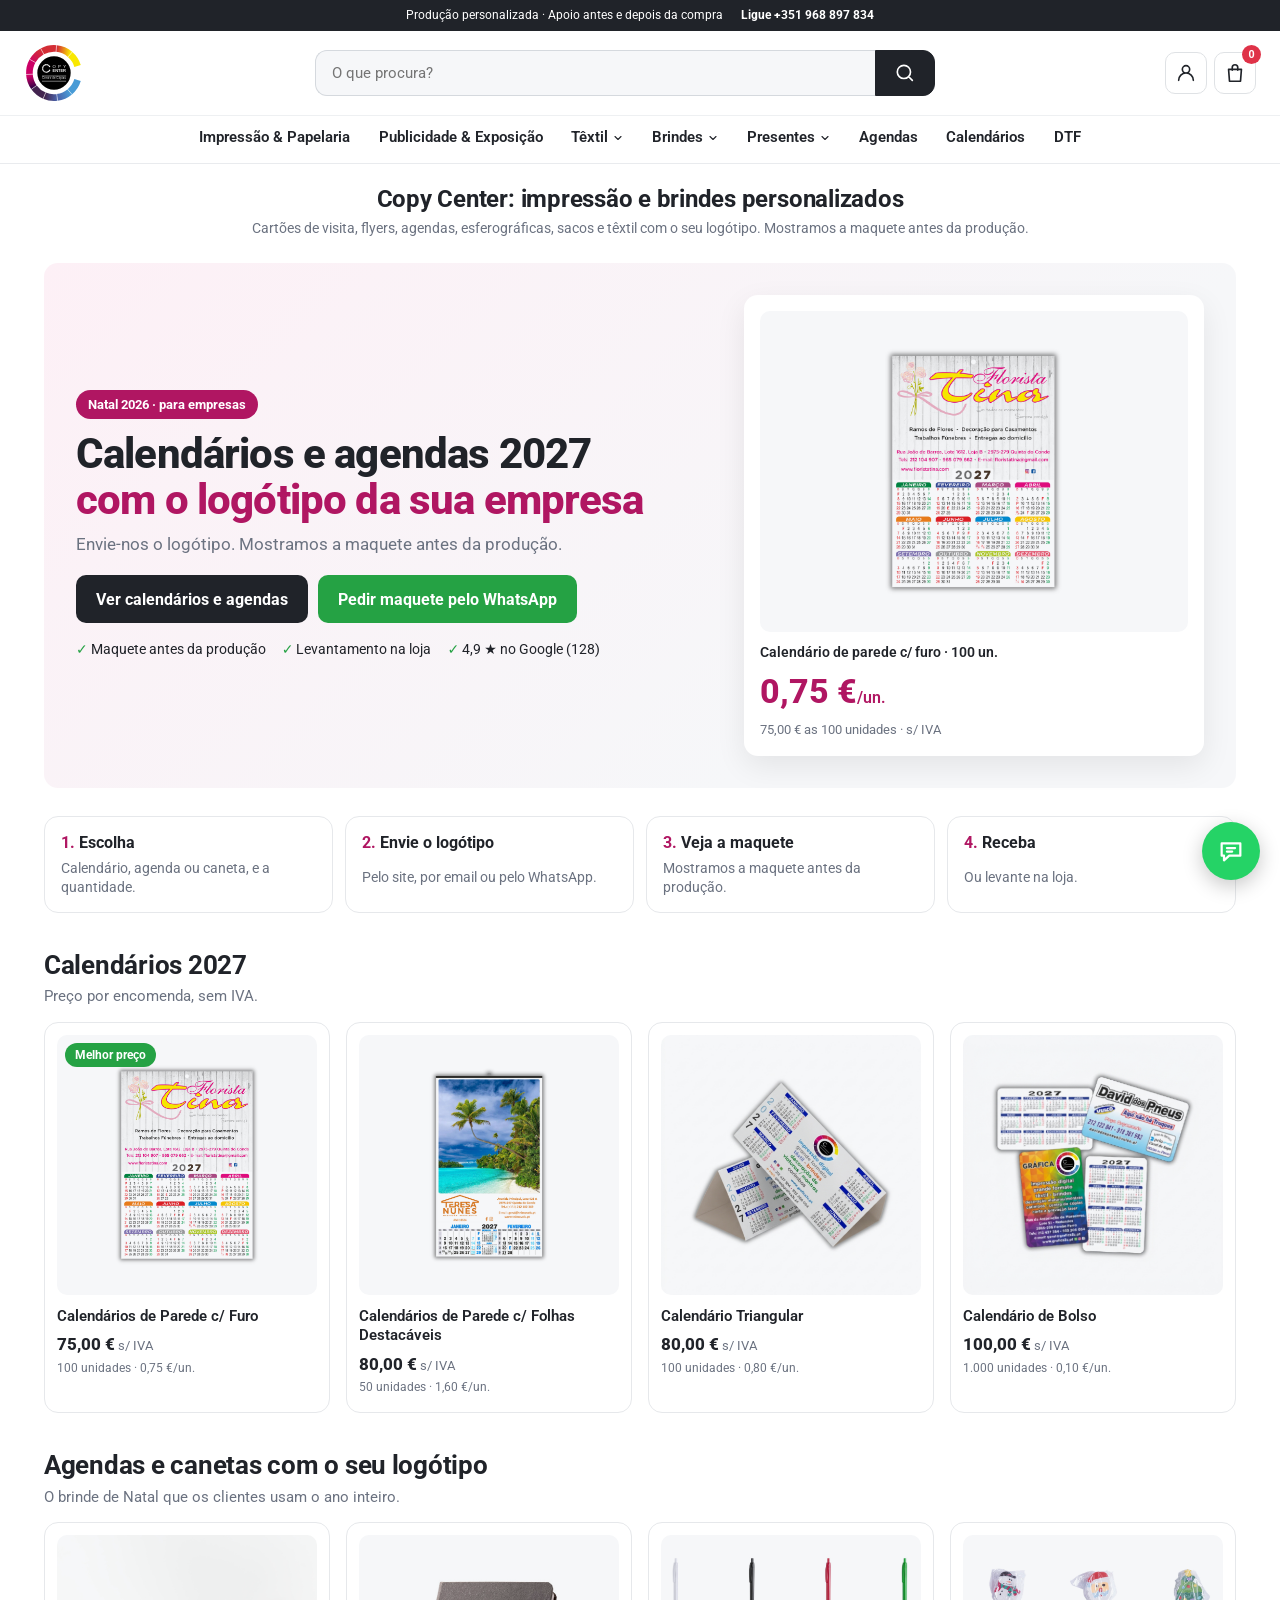
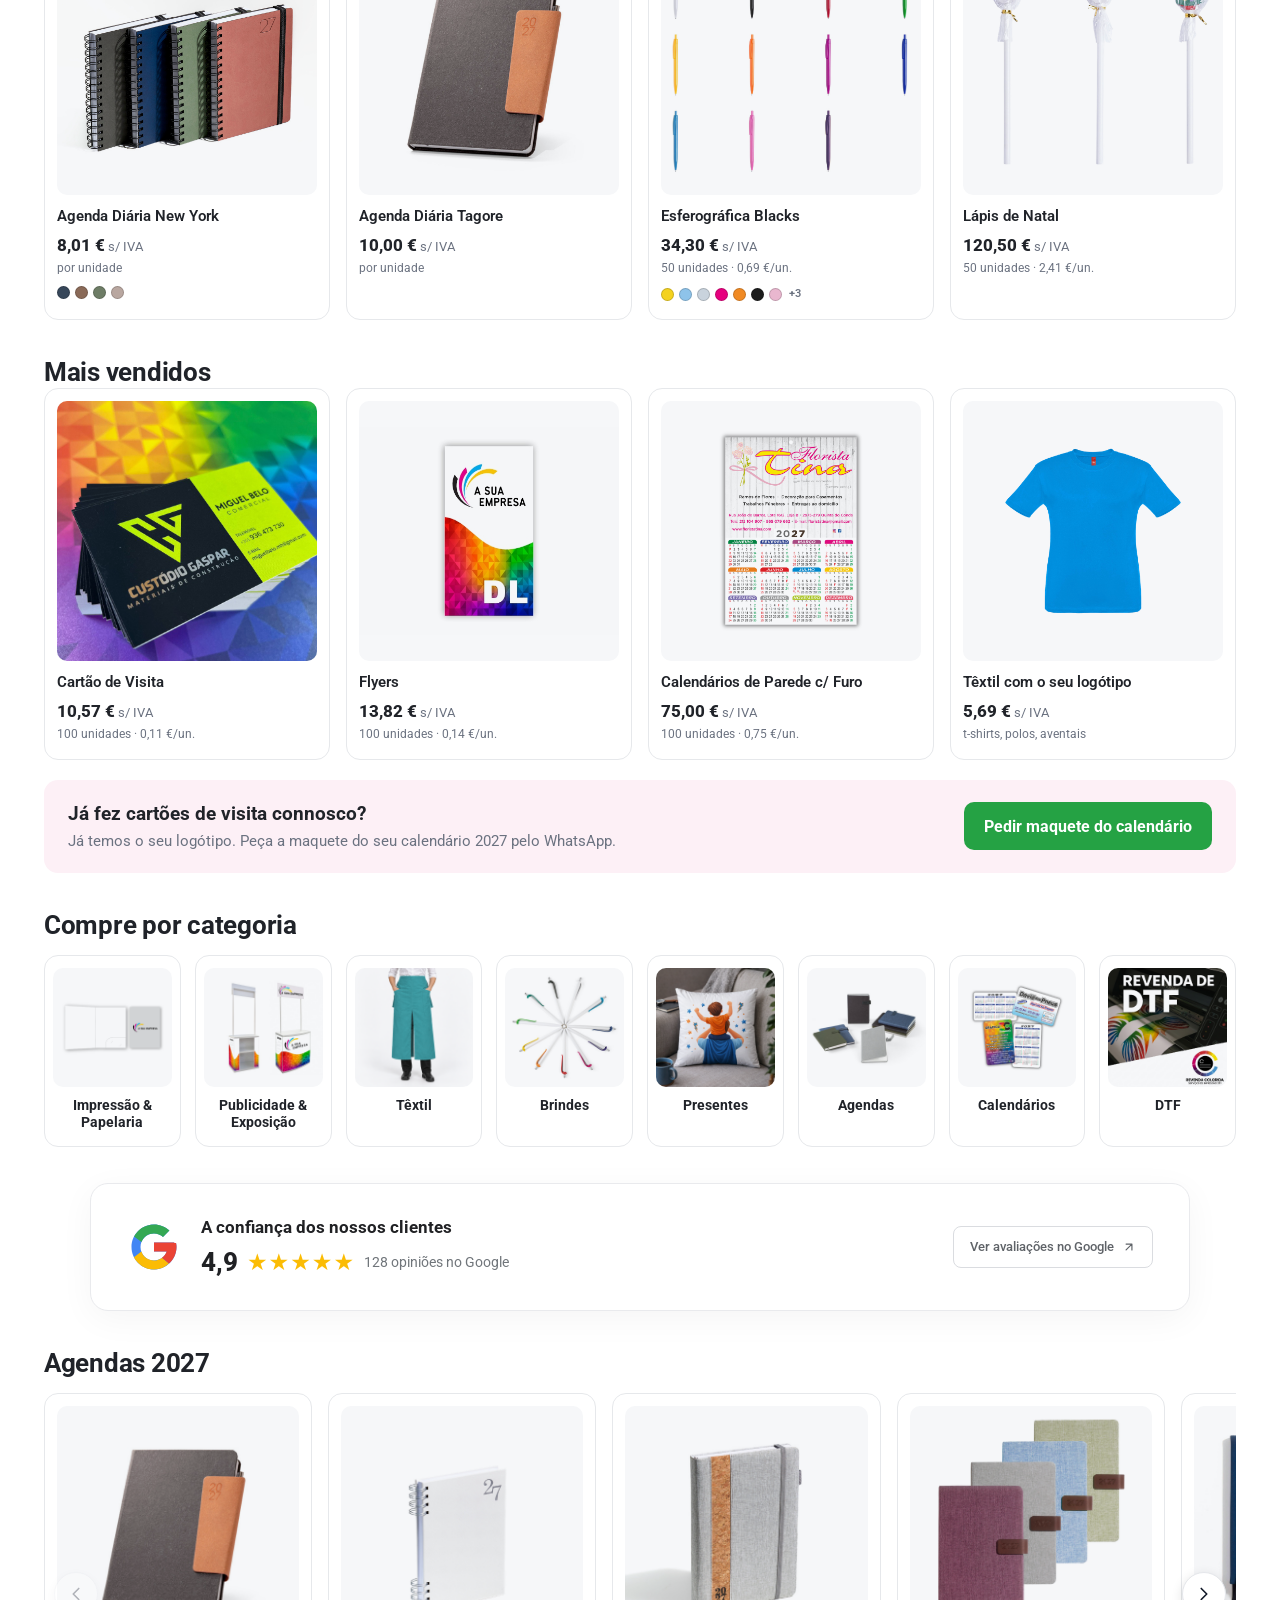
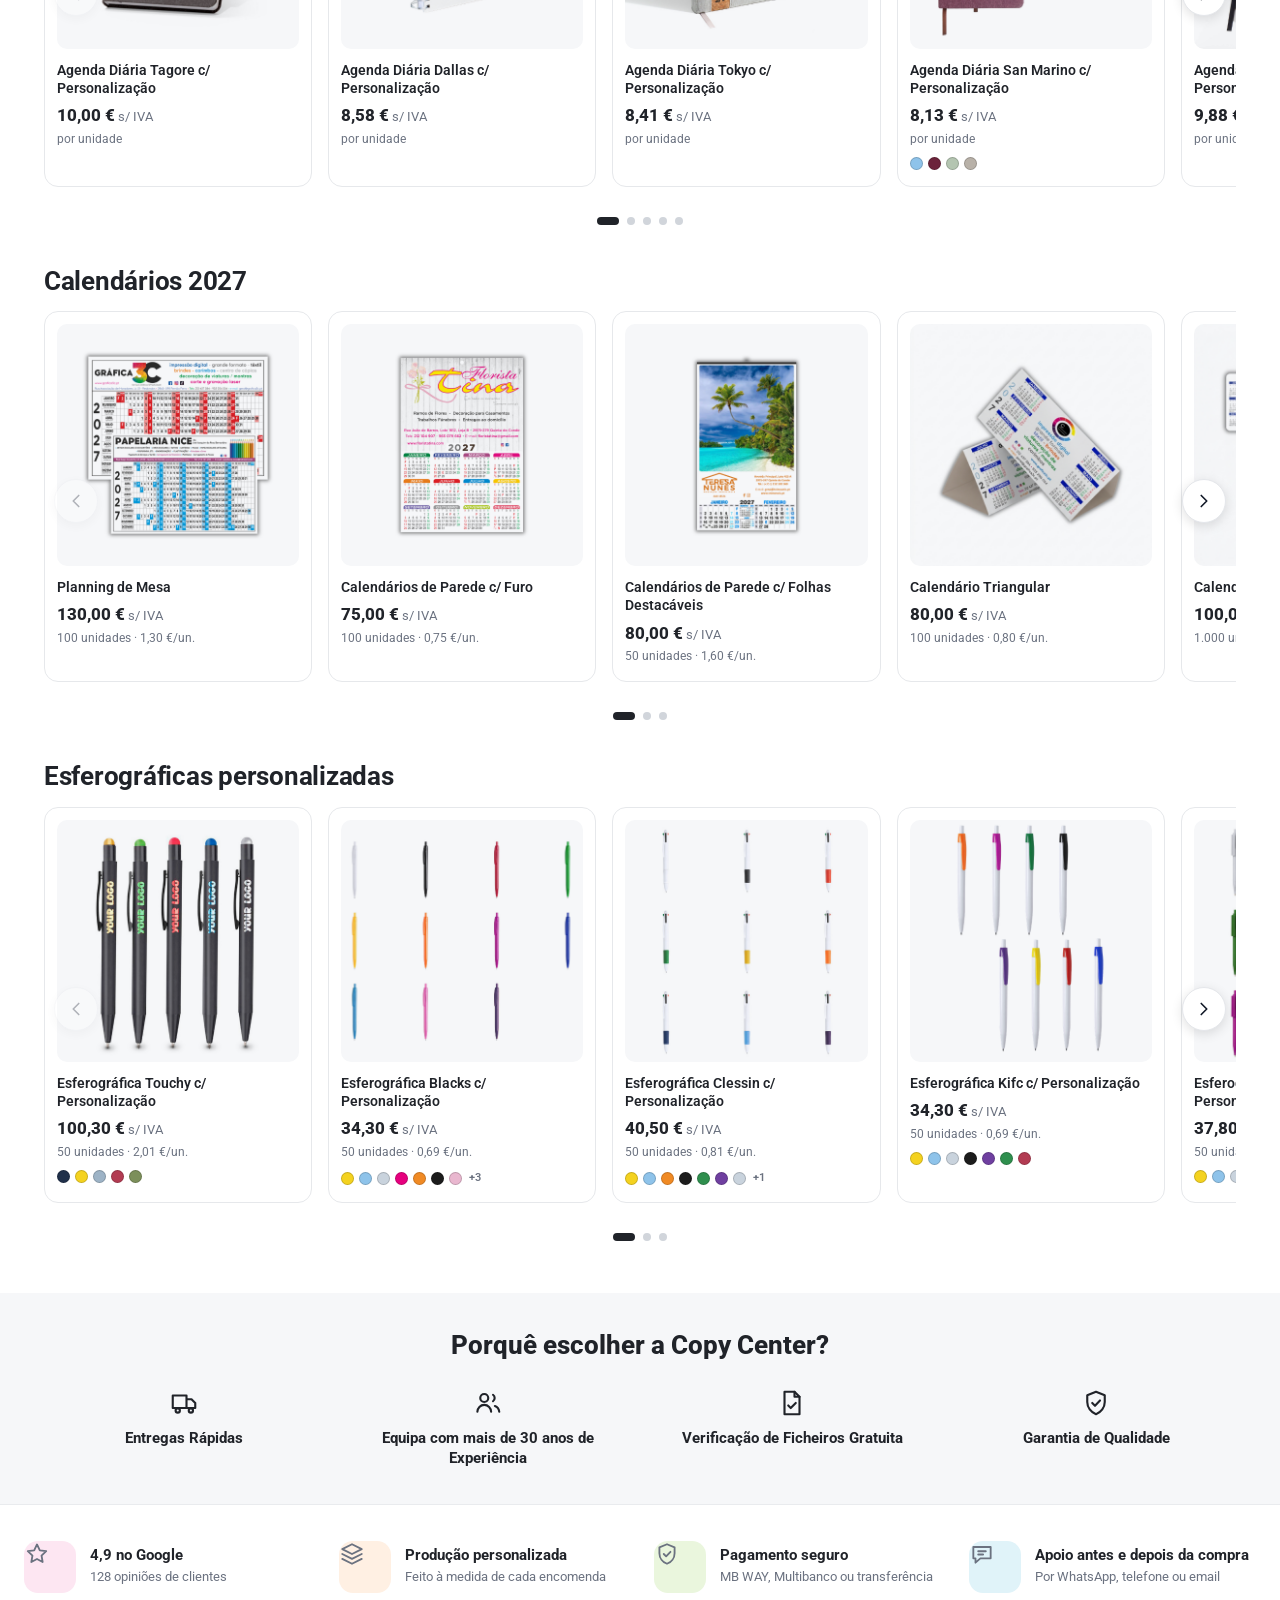
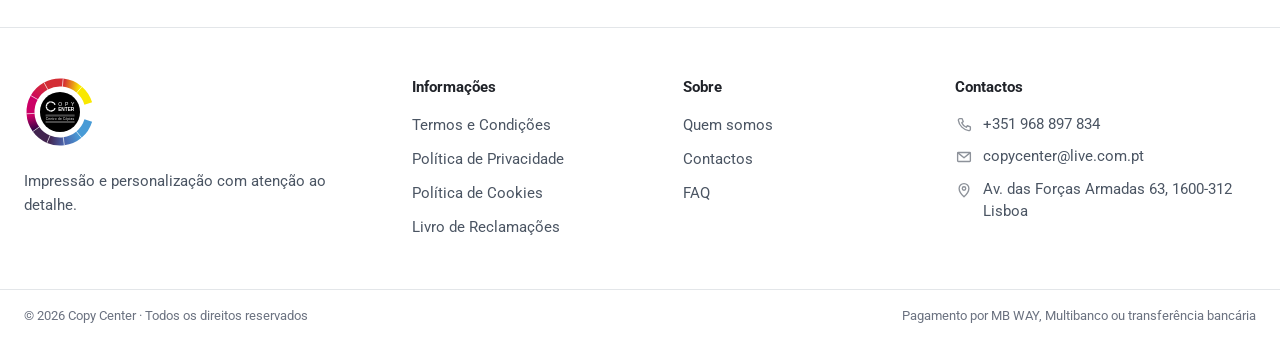
==== commit 407a6bdf: "Atualizar contactos para dados reais do CopyCenter (telefone, email, morada)" ====
--- a/index.html
+++ b/index.html
@@ -40,7 +40,7 @@
   <div class="shell">
     <div class="announcement">
       <span>Produção personalizada · Apoio antes e depois da compra</span>
-      <a class="announcement__phone" href="tel:210000000">Ligue 210 000 000</a>
+      <a class="announcement__phone" href="tel:+351968897834">Ligue +351 968 897 834</a>
     </div>
 
     <header class="site-header">
@@ -679,9 +679,9 @@
           </nav>
           <section class="footer-contact">
             <h3>Contactos</h3>
-            <a href="tel:210000000"><svg class="icon"><use href="#i-phone"/></svg><span>210 000 000</span></a>
-            <a href="mailto:geral@copycenter.pt"><svg class="icon"><use href="#i-mail"/></svg><span>geral@copycenter.pt</span></a>
-            <p class="footer-address"><svg class="icon"><use href="#i-pin"/></svg><span>Rua da Oficina, Nº 00 · 0000-000 Lisboa</span></p>
+            <a href="tel:+351968897834"><svg class="icon"><use href="#i-phone"/></svg><span>+351 968 897 834</span></a>
+            <a href="mailto:copycenter@live.com.pt"><svg class="icon"><use href="#i-mail"/></svg><span>copycenter@live.com.pt</span></a>
+            <p class="footer-address"><svg class="icon"><use href="#i-pin"/></svg><span>Av. das Forças Armadas 63, 1600-312 Lisboa</span></p>
           </section>
         </div>
         <div class="footer-copy">
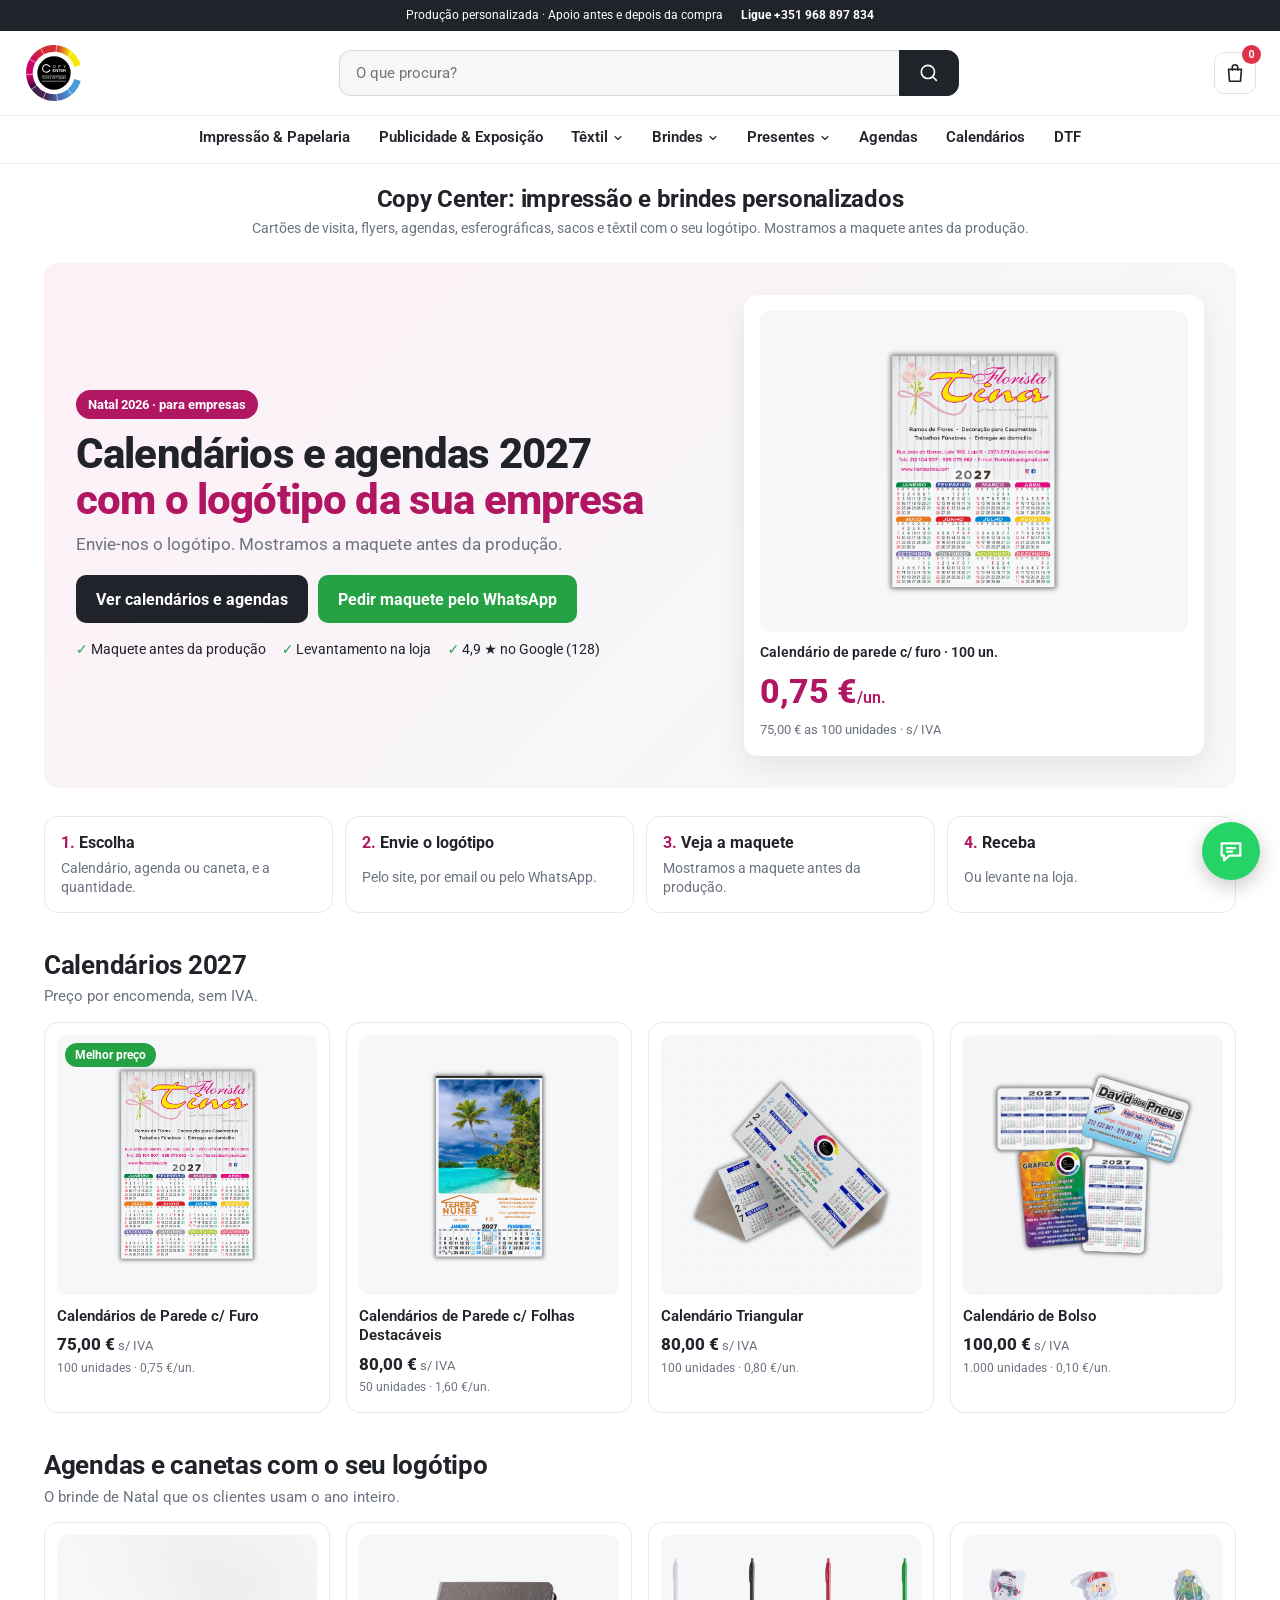
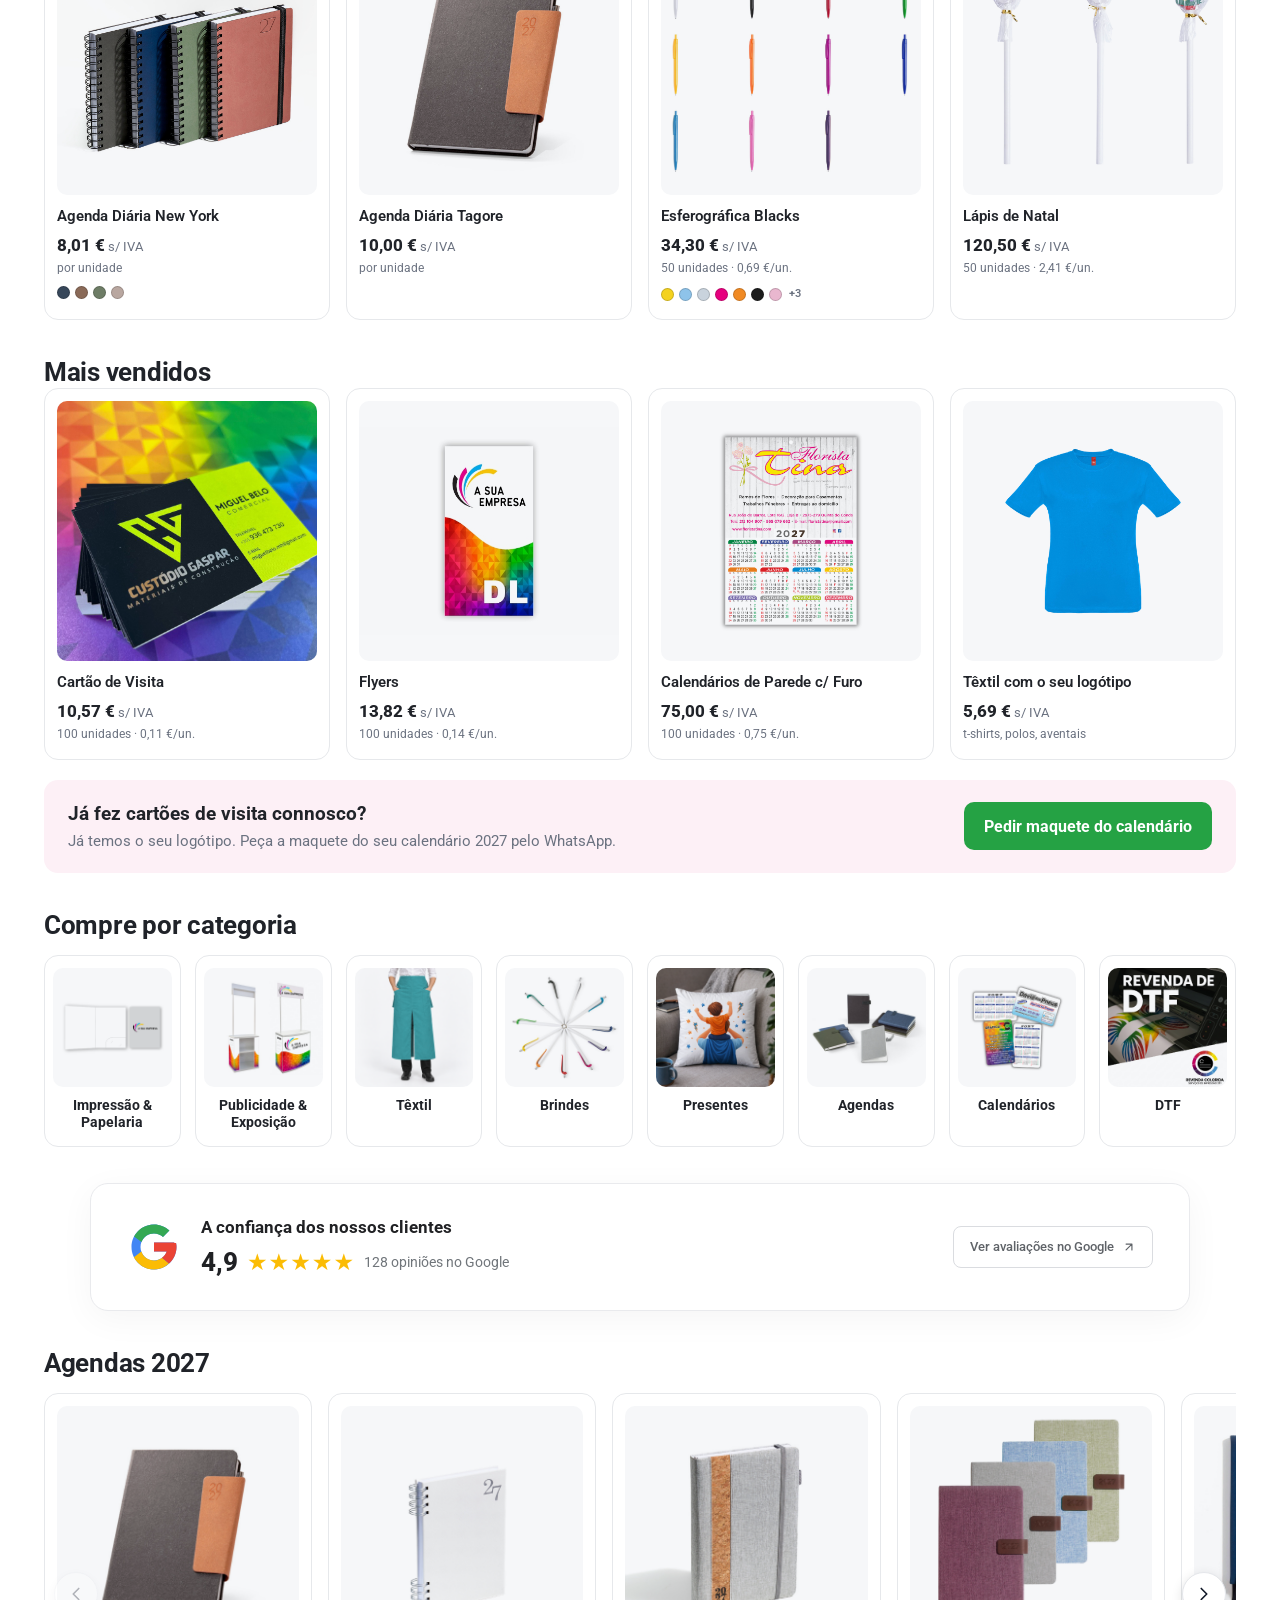
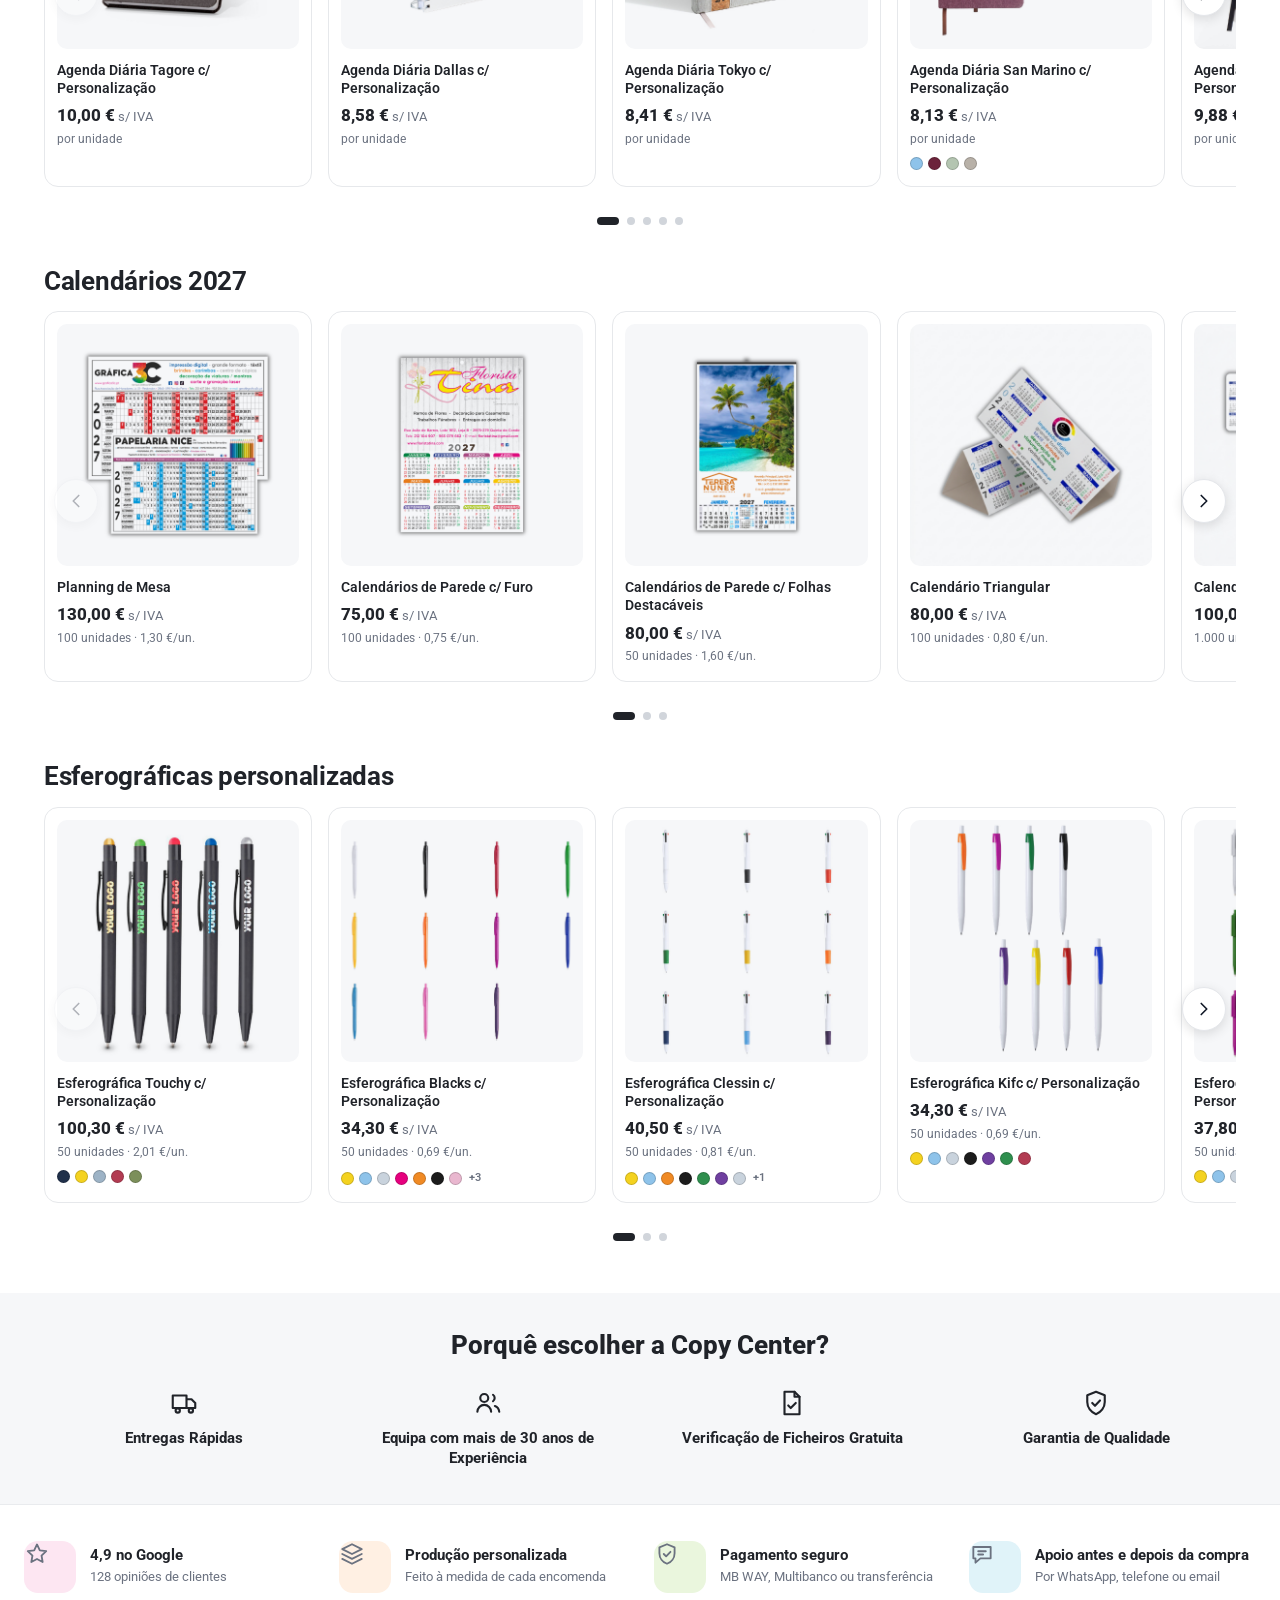
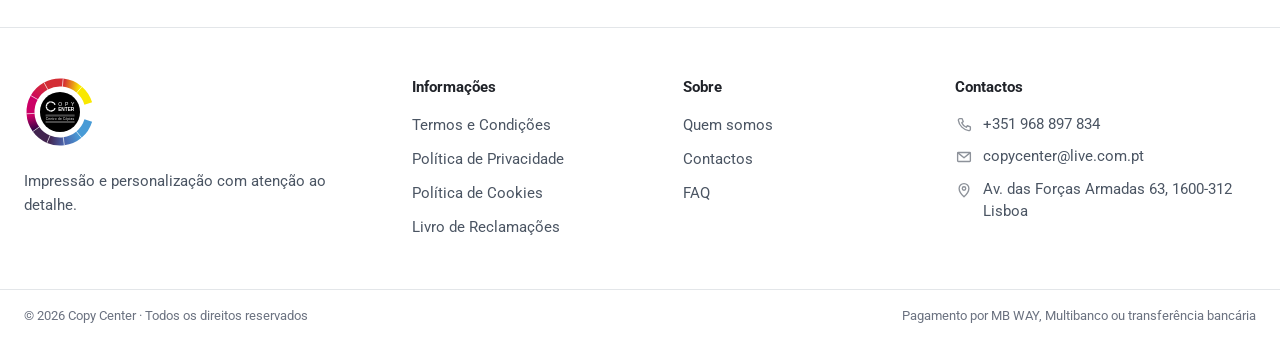
==== commit eecaa812: "Remover botão de conta (Criar conta) do cabeçalho e menu móvel" ====
--- a/index.html
+++ b/index.html
@@ -62,9 +62,6 @@
         </form>
 
         <div class="actions">
-          <a class="icon-btn account" href="#" aria-label="A minha conta">
-            <svg class="icon"><use href="#i-user"/></svg>
-          </a>
           <a class="icon-btn cart" href="#" aria-label="Carrinho, 0 produtos">
             <svg class="icon"><use href="#i-bag"/></svg>
             <span class="cart__count">0</span>
@@ -158,7 +155,6 @@
         <li><a href="#">DTF</a></li>
       </ul>
       <div class="drawer__bottom">
-        <a href="#">A minha conta</a>
         <a href="#">Contactos</a>
       </div>
     </nav>
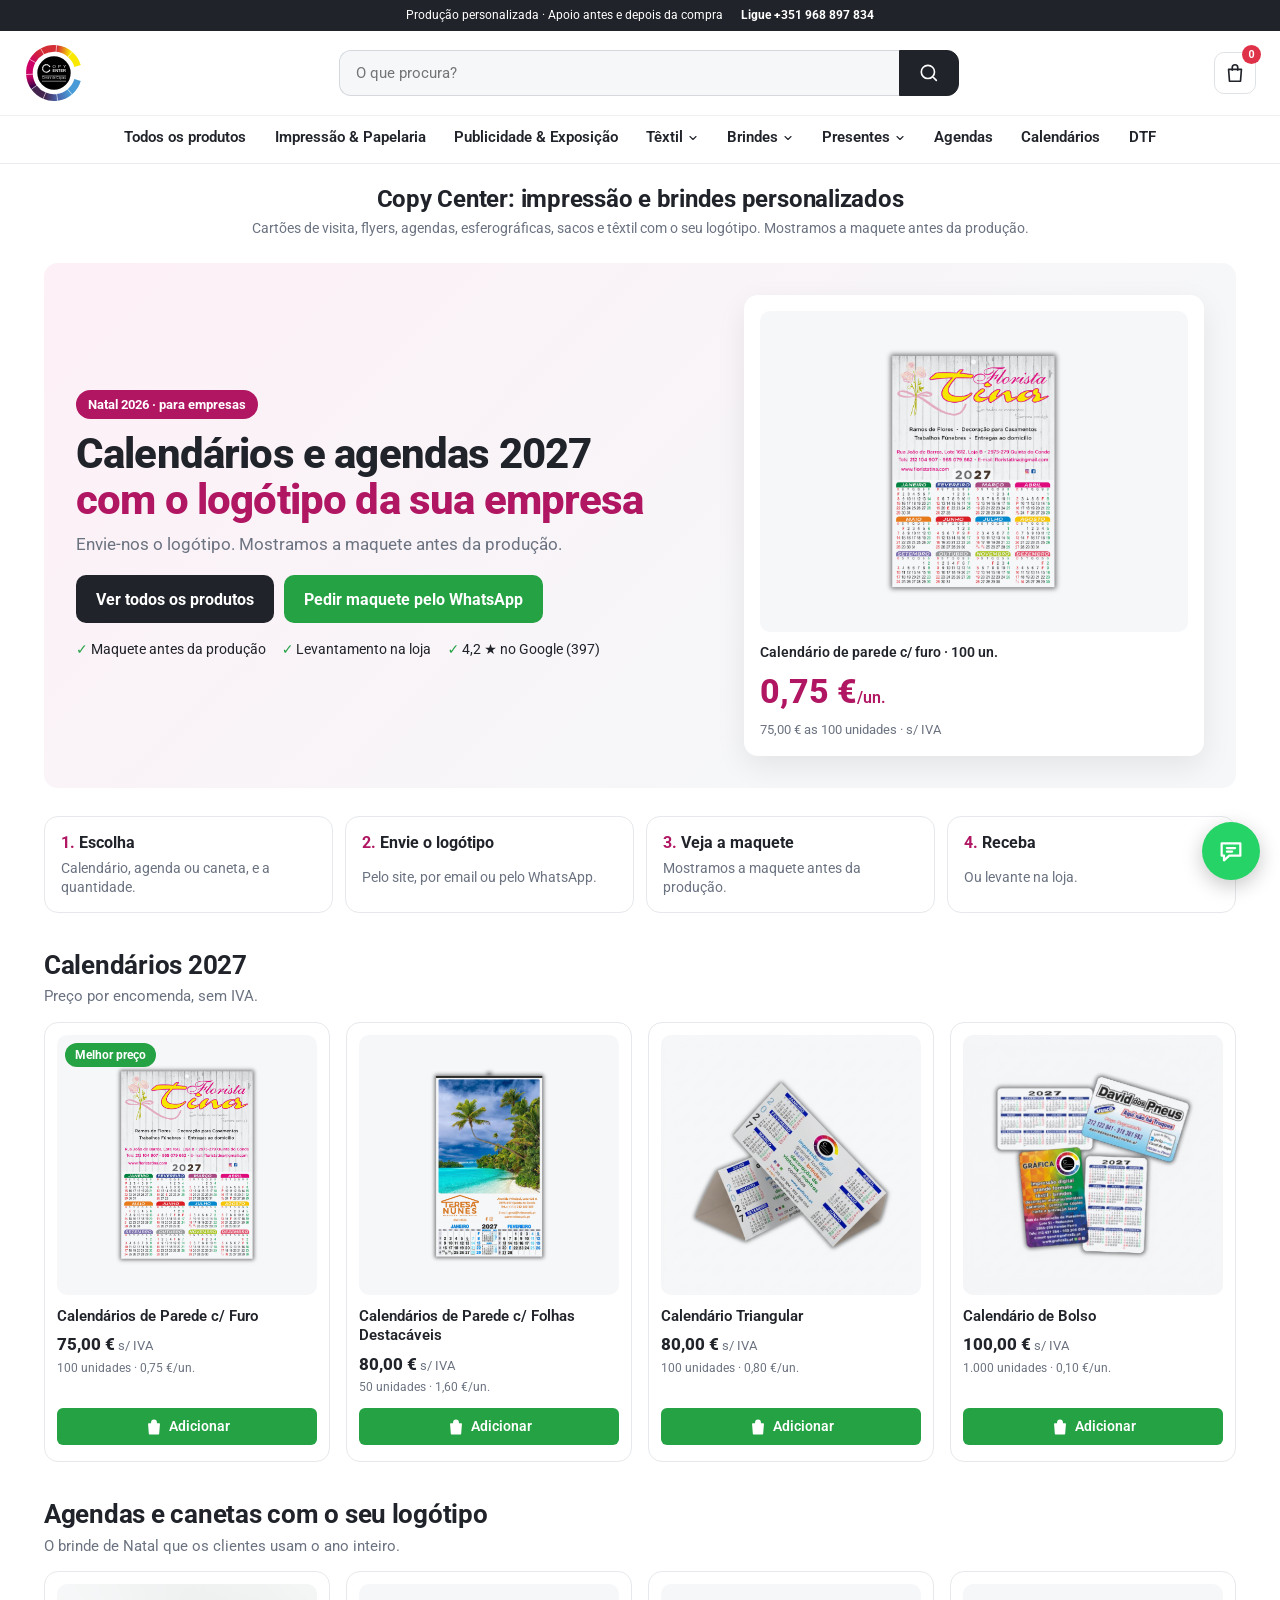
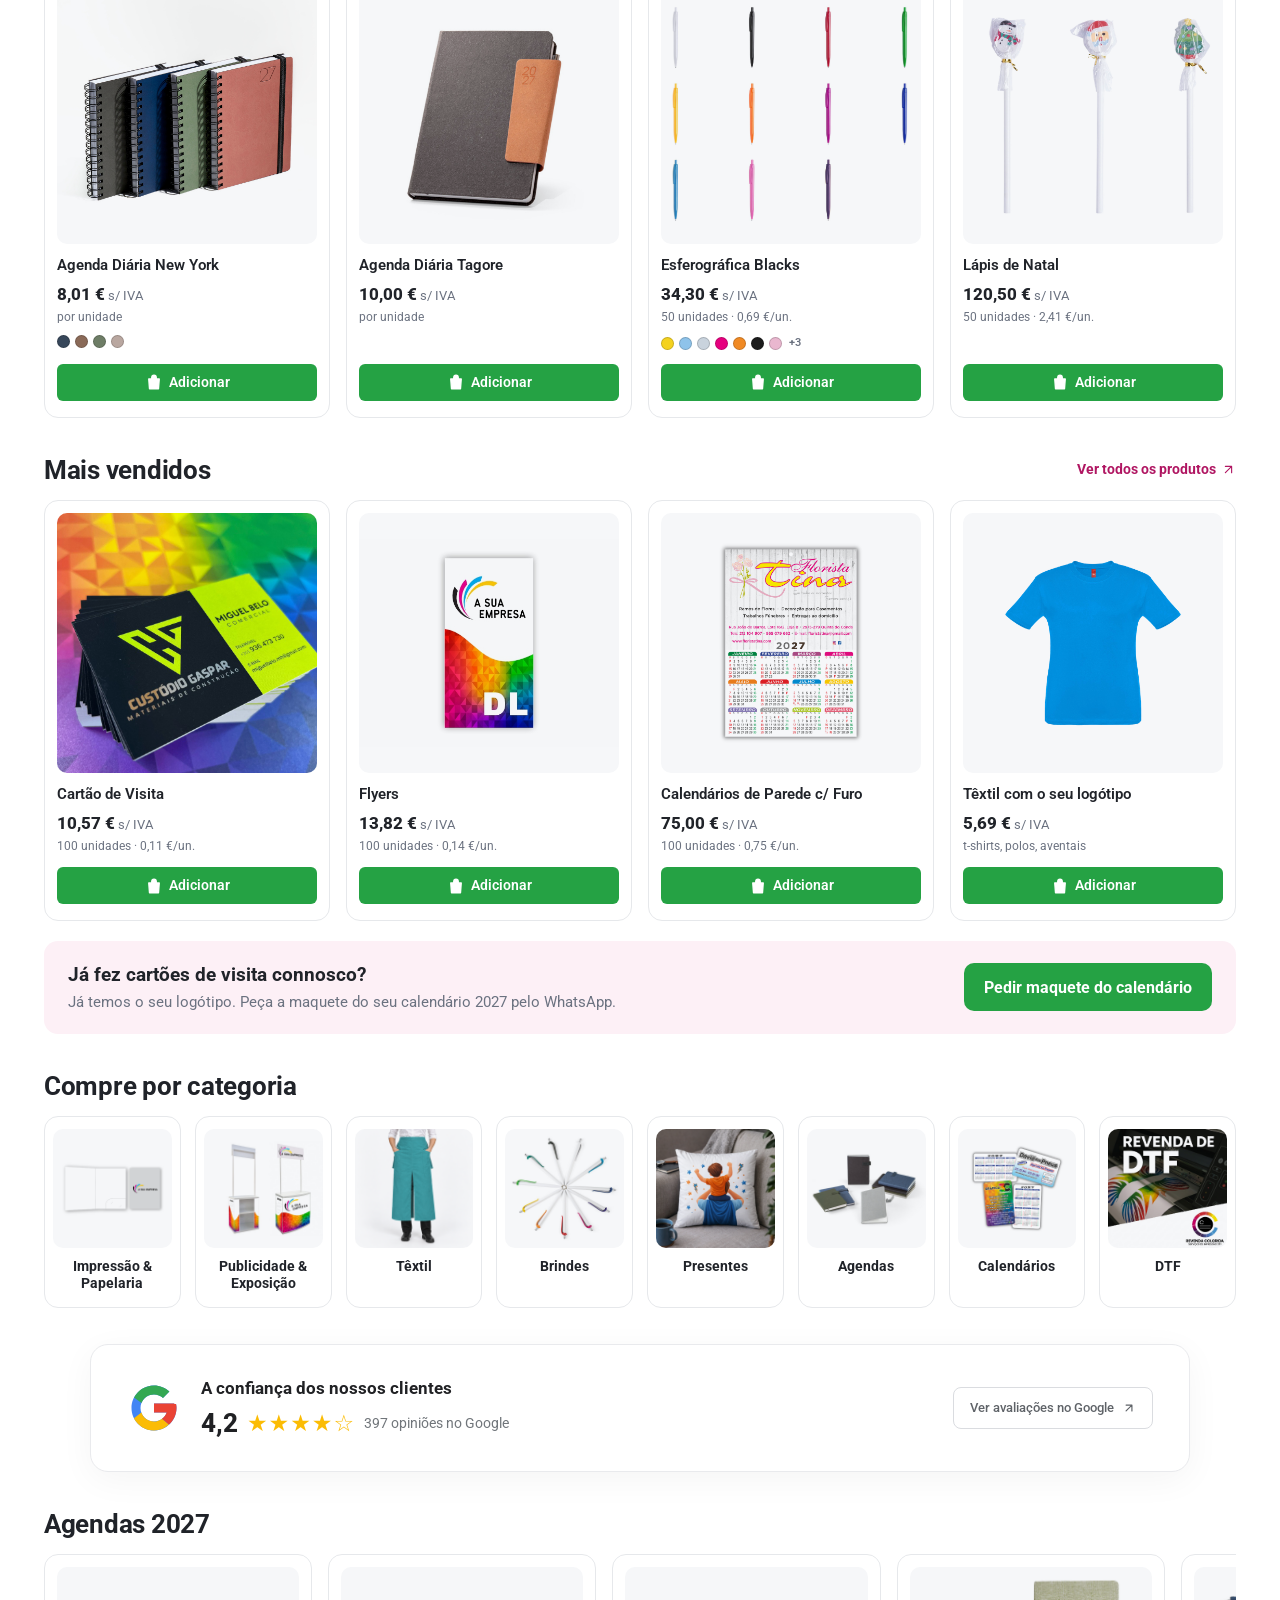
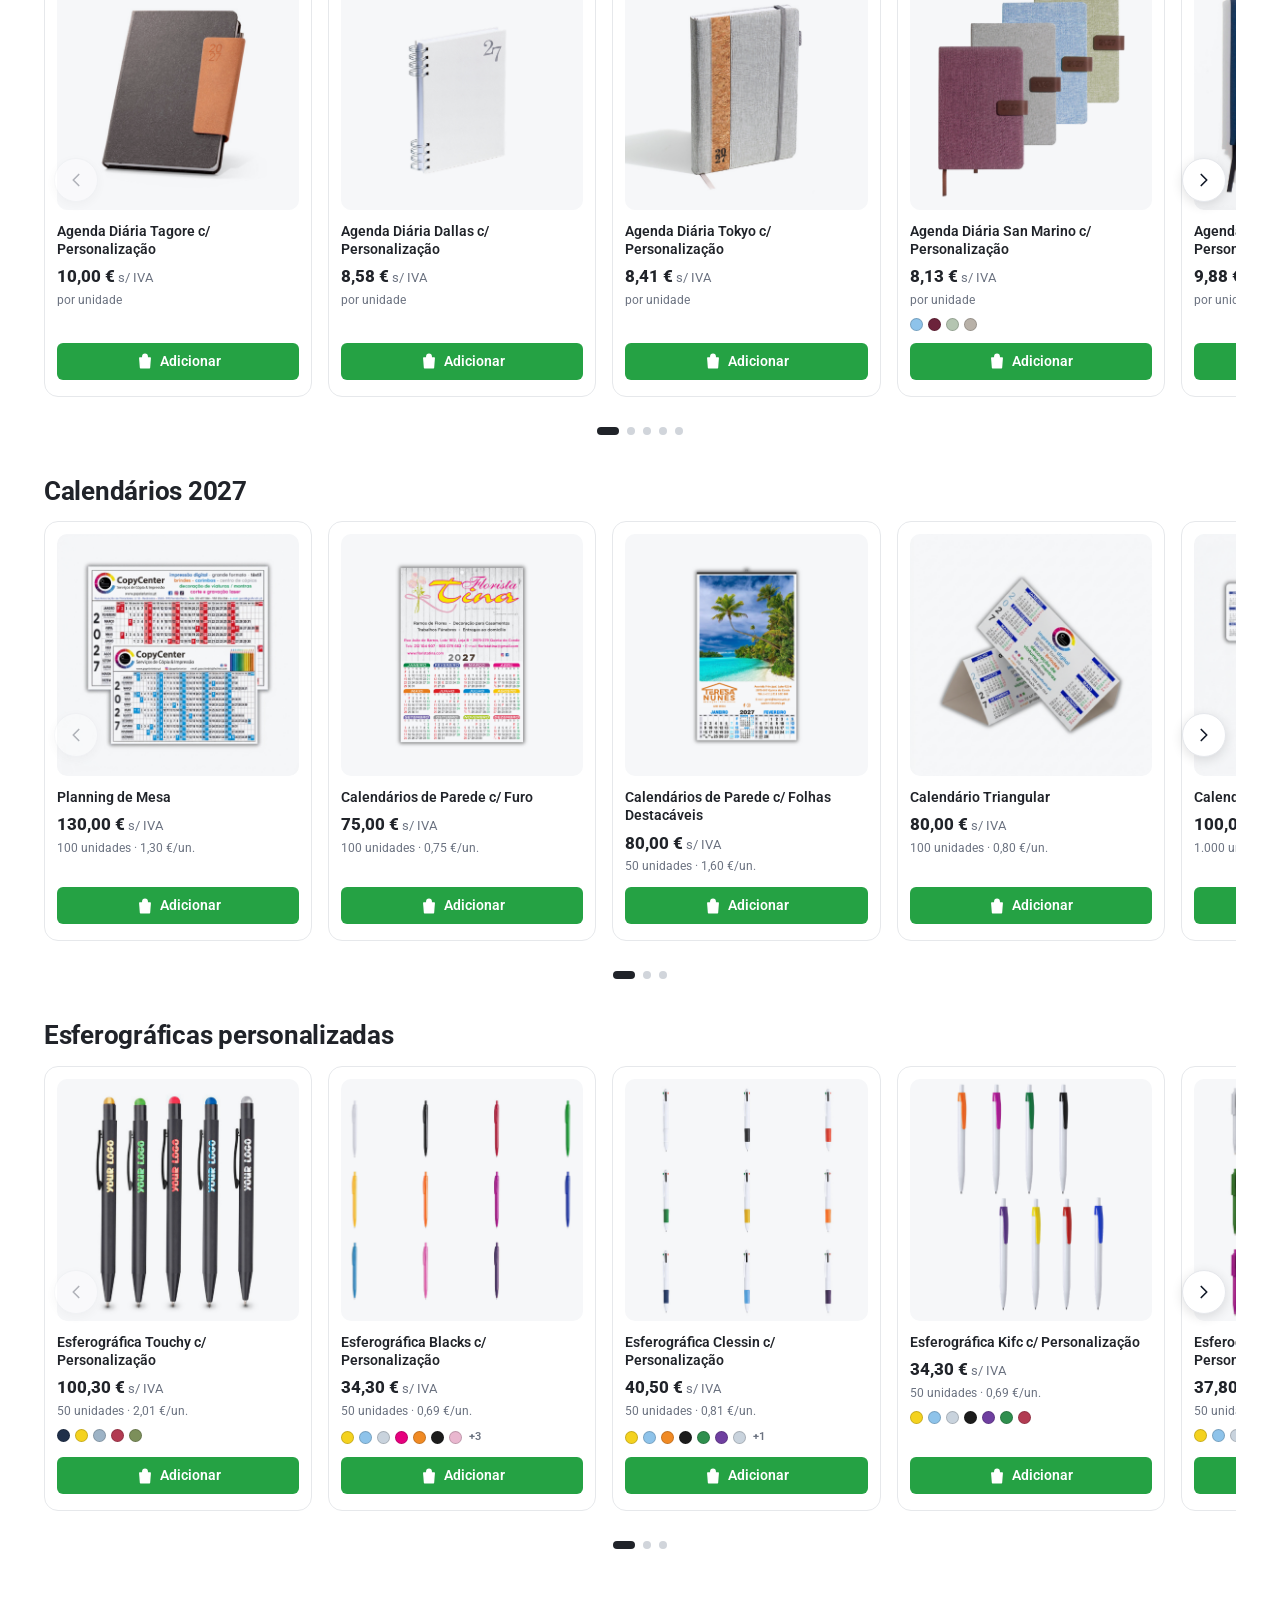
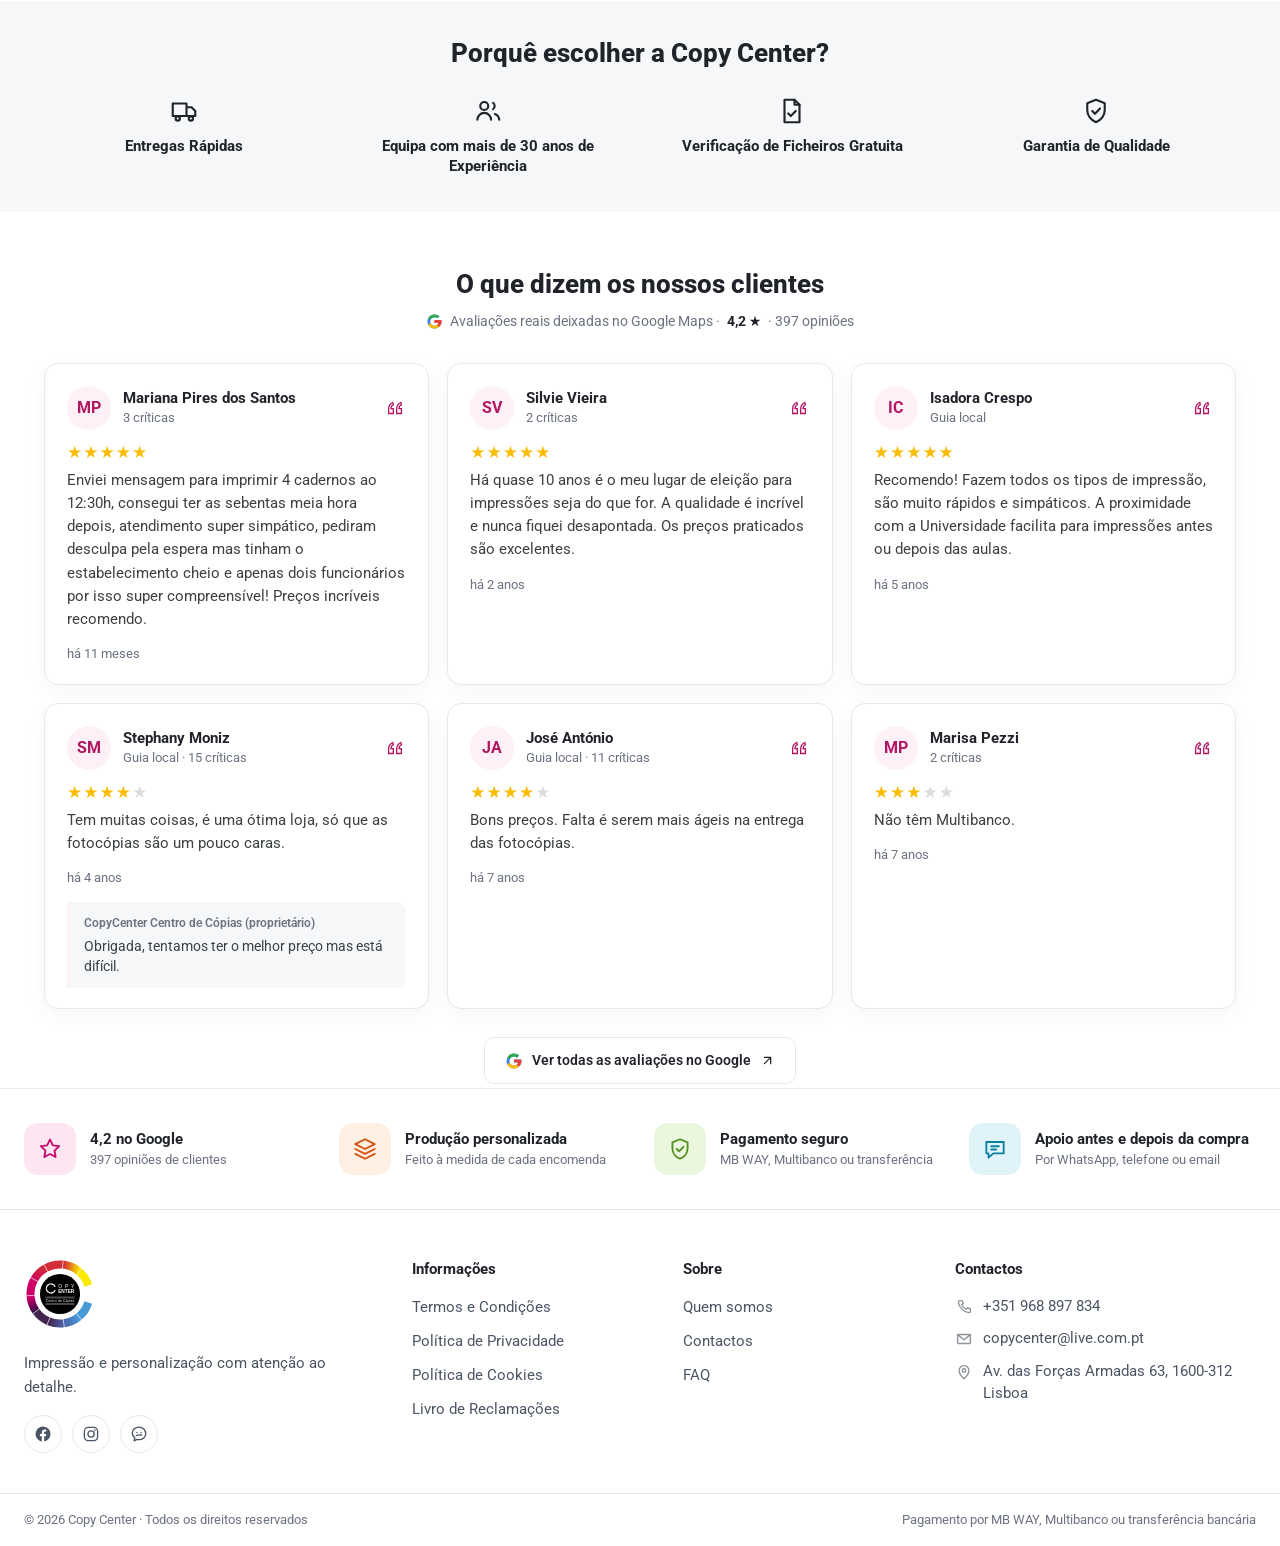
==== commit 903a1579: "Adicionar páginas Sobre/Contactos/FAQ, catálogo e corrigir ícones - Novas páginas: produtos, produto" ====
--- a/index.html
+++ b/index.html
@@ -34,6 +34,11 @@
       <symbol id="i-phone" viewBox="0 0 24 24"><path d="M6.5 3.5h3l1.5 4-2 1.5a11 11 0 0 0 6 6l1.5-2 4 1.5v3a2 2 0 0 1-2.2 2A16.5 16.5 0 0 1 4.5 5.7a2 2 0 0 1 2-2.2z"/></symbol>
       <symbol id="i-mail" viewBox="0 0 24 24"><rect x="3.5" y="6" width="17" height="12" rx="1"/><path d="m4 6.5 8 6.5 8-6.5"/></symbol>
       <symbol id="i-pin" viewBox="0 0 24 24"><path d="M12 21s6.5-5.8 6.5-11a6.5 6.5 0 0 0-13 0c0 5.2 6.5 11 6.5 11z"/><circle cx="12" cy="10" r="2.3"/></symbol>
+      <symbol id="i-quote" viewBox="0 0 24 24"><path d="M9.5 6C6.5 7.4 5 9.8 5 13.2V18h5.2v-5.4H7.6c0-2 .9-3.4 2.7-4.3zM18.3 6c-3 1.4-4.5 3.8-4.5 7.2V18h5.2v-5.4h-2.6c0-2 .9-3.4 2.7-4.3z"/></symbol>
+      <symbol id="i-google" viewBox="0 0 48 48"><path fill="#4285F4" d="M43.6 20.5H42V20H24v8h11.3C33.6 32.7 29.2 36 24 36c-6.6 0-12-5.4-12-12s5.4-12 12-12c3.1 0 5.9 1.2 8 3.1l5.7-5.7C34.1 6.1 29.3 4 24 4 13 4 4 13 4 24s9 20 20 20 20-9 20-20c0-1.3-.1-2.4-.4-3.5z"/><path fill="#34A853" d="M6.3 14.7l6.6 4.8C14.6 15.1 18.9 12 24 12c3.1 0 5.9 1.2 8 3.1l5.7-5.7C34.1 6.1 29.3 4 24 4c-7.7 0-14.4 4.4-17.7 10.7z"/><path fill="#FBBC05" d="M24 44c5.1 0 9.8-2 13.3-5.3l-6.2-5.2C29.1 35.1 26.7 36 24 36c-5.2 0-9.6-3.3-11.2-8l-6.6 5.1C9.5 39.6 16.2 44 24 44z"/><path fill="#EA4335" d="M43.6 20.5H42V20H24v8h11.3c-.8 2.3-2.3 4.2-4.2 5.5l6.2 5.2C41.4 35 44 29.9 44 24c0-1.3-.1-2.4-.4-3.5z"/></symbol>
+      <symbol id="i-facebook" viewBox="0 0 24 24"><path fill="currentColor" stroke="none" d="M22 12a10 10 0 1 0-11.56 9.88v-6.99H7.9V12h2.54V9.8c0-2.5 1.49-3.89 3.77-3.89 1.09 0 2.24.2 2.24.2v2.46h-1.26c-1.24 0-1.63.77-1.63 1.56V12h2.78l-.44 2.89h-2.34v6.99A10 10 0 0 0 22 12z"/></symbol>
+      <symbol id="i-instagram" viewBox="0 0 24 24"><rect x="3.2" y="3.2" width="17.6" height="17.6" rx="5"/><circle cx="12" cy="12" r="4.1"/><circle cx="17.1" cy="6.9" r="1.1" fill="currentColor" stroke="none"/></symbol>
+      <symbol id="i-waze" viewBox="0 0 24 24"><path d="M12 2.8c-5 0-9 3.5-9 8 0 2.6 1.3 4.9 3.4 6.4l-1 3.9 3.9-2c.9.3 1.8.4 2.7.4 5 0 9-3.5 9-8s-4-8.7-9-8.7z"/><circle cx="9.3" cy="10" r="1" fill="currentColor" stroke="none"/><circle cx="14.7" cy="10" r="1" fill="currentColor" stroke="none"/><path d="M8.4 14.2c2-1 4.3-1.4 7-.9"/></symbol>
     </defs>
   </svg>
 
@@ -46,24 +51,24 @@
     <header class="site-header">
       <div class="header-main">
         <button class="menu-btn" type="button" aria-label="Abrir menu" aria-controls="drawer" aria-expanded="false" data-menu-toggle>
-          <svg class="icon"><use href="#i-menu"/></svg>
+          <svg class="icon" viewBox="0 0 24 24"><use href="#i-menu"/></svg>
         </button>
 
-        <a class="brand" href="#" aria-label="Copy Center — início">
+        <a class="brand" href="index.html" aria-label="Copy Center — início">
           <img src="assets/img/logo.svg" alt="Copy Center" width="60" height="60">
         </a>
 
-        <form class="search" role="search" action="#" method="get">
+        <form class="search" role="search" action="produtos.html" method="get">
           <label class="sr-only" for="q">Procurar produtos</label>
-          <input id="q" type="search" name="s" placeholder="O que procura?" required>
+          <input id="q" type="search" name="q" placeholder="O que procura?" required>
           <button type="submit" aria-label="Pesquisar">
-            <svg class="icon"><use href="#i-search"/></svg>
+            <svg class="icon" viewBox="0 0 24 24"><use href="#i-search"/></svg>
           </button>
         </form>
 
         <div class="actions">
-          <a class="icon-btn cart" href="#" aria-label="Carrinho, 0 produtos">
-            <svg class="icon"><use href="#i-bag"/></svg>
+          <a class="icon-btn cart" href="carrinho.html" aria-label="Carrinho, 0 produtos">
+            <svg class="icon" viewBox="0 0 24 24"><use href="#i-bag"/></svg>
             <span class="cart__count">0</span>
           </a>
         </div>
@@ -71,6 +76,7 @@
 
       <nav class="main-nav" aria-label="Menu principal">
         <ul class="nav-links">
+          <li><a href="produtos.html">Todos os produtos</a></li>
           <li><a href="#">Impressão &amp; Papelaria</a></li>
           <li><a href="#">Publicidade &amp; Exposição</a></li>
           <li class="has-sub">
@@ -114,10 +120,11 @@
       <div class="drawer__top">
         <strong>Menu</strong>
         <button class="icon-btn" type="button" aria-label="Fechar menu" data-menu-close>
-          <svg class="icon"><use href="#i-close"/></svg>
+          <svg class="icon" viewBox="0 0 24 24"><use href="#i-close"/></svg>
         </button>
       </div>
       <ul class="drawer__links">
+        <li><a href="produtos.html">Todos os produtos</a></li>
         <li><a href="#">Impressão &amp; Papelaria</a></li>
         <li><a href="#">Publicidade &amp; Exposição</a></li>
         <li>
@@ -155,7 +162,7 @@
         <li><a href="#">DTF</a></li>
       </ul>
       <div class="drawer__bottom">
-        <a href="#">Contactos</a>
+        <a href="contactos.html">Contactos</a>
       </div>
     </nav>
     <div class="backdrop" aria-hidden="true" data-menu-close></div>
@@ -178,13 +185,13 @@
             </h2>
             <p class="hero__sub">Envie-nos o logótipo. Mostramos a maquete antes da produção.</p>
             <div class="hero__actions">
-              <a class="btn" href="#">Ver calendários e agendas</a>
-              <a class="btn btn--green" href="#">Pedir maquete pelo WhatsApp</a>
+              <a class="btn" href="produtos.html">Ver todos os produtos</a>
+              <a class="btn btn--green" href="https://wa.me/351968897834" target="_blank" rel="noopener">Pedir maquete pelo WhatsApp</a>
             </div>
             <ul class="chips">
               <li>Maquete antes da produção</li>
               <li>Levantamento na loja</li>
-              <li>4,9 ★ no Google (128)</li>
+              <li>4,2 ★ no Google (397)</li>
             </ul>
           </div>
 
@@ -209,7 +216,7 @@
           <h2 class="section-title" id="calendarios-title">Calendários 2027</h2>
           <p class="section-note">Preço por encomenda, sem IVA.</p>
           <div class="grid">
-            <a class="product-card" href="#">
+            <a class="product-card" href="produto.html?id=calendarios-de-parede-c-furo">
               <span class="product-card__media">
                 <span class="badge">Melhor preço</span>
                 <img src="assets/img/calendario-parede-furo.png" alt="Calendários de Parede c/ Furo" loading="lazy" decoding="async" width="300" height="300">
@@ -217,21 +224,21 @@
               <span class="product-card__name">Calendários de Parede c/ Furo</span>
               <span class="product-card__price"><b>75,00 €</b> <em>s/ IVA</em><small>100 unidades · 0,75 €/un.</small></span>
             </a>
-            <a class="product-card" href="#">
+            <a class="product-card" href="produto.html?id=calendarios-de-parede-c-folhas-destacaveis">
               <span class="product-card__media">
                 <img src="assets/img/calendario-parede-folhas.png" alt="Calendários de Parede c/ Folhas Destacáveis" loading="lazy" decoding="async" width="300" height="300">
               </span>
               <span class="product-card__name">Calendários de Parede c/ Folhas Destacáveis</span>
               <span class="product-card__price"><b>80,00 €</b> <em>s/ IVA</em><small>50 unidades · 1,60 €/un.</small></span>
             </a>
-            <a class="product-card" href="#">
+            <a class="product-card" href="produto.html?id=calendario-triangular">
               <span class="product-card__media">
                 <img src="assets/img/calendario-triangular.png?v=2" alt="Calendário Triangular" loading="lazy" decoding="async" width="300" height="300">
               </span>
               <span class="product-card__name">Calendário Triangular</span>
               <span class="product-card__price"><b>80,00 €</b> <em>s/ IVA</em><small>100 unidades · 0,80 €/un.</small></span>
             </a>
-            <a class="product-card" href="#">
+            <a class="product-card" href="produto.html?id=calendario-de-bolso">
               <span class="product-card__media">
                 <img src="assets/img/calendario-bolso.png?v=2" alt="Calendário de Bolso" loading="lazy" decoding="async" width="300" height="300">
               </span>
@@ -245,7 +252,7 @@
           <h2 class="section-title" id="agendas-title">Agendas e canetas com o seu logótipo</h2>
           <p class="section-note">O brinde de Natal que os clientes usam o ano inteiro.</p>
           <div class="grid">
-            <a class="product-card" href="#">
+            <a class="product-card" href="produto.html?id=agenda-diaria-new-york">
               <span class="product-card__media">
                 <img src="assets/img/agenda-new-york.png" alt="Agenda Diária New York" loading="lazy" decoding="async" width="300" height="300">
               </span>
@@ -255,14 +262,14 @@
                 <i style="background:#37475a"></i><i style="background:#8a6a58"></i><i style="background:#6e7d66"></i><i style="background:#b9a7a0"></i>
               </span>
             </a>
-            <a class="product-card" href="#">
+            <a class="product-card" href="produto.html?id=agenda-diaria-tagore">
               <span class="product-card__media">
                 <img src="assets/img/agenda-tagore.png" alt="Agenda Diária Tagore" loading="lazy" decoding="async" width="300" height="300">
               </span>
               <span class="product-card__name">Agenda Diária Tagore</span>
               <span class="product-card__price"><b>10,00 €</b> <em>s/ IVA</em><small>por unidade</small></span>
             </a>
-            <a class="product-card" href="#">
+            <a class="product-card" href="produto.html?id=esferografica-blacks">
               <span class="product-card__media">
                 <img src="assets/img/esferografica-blacks.png" alt="Esferográfica Blacks" loading="lazy" decoding="async" width="300" height="300">
               </span>
@@ -272,7 +279,7 @@
                 <i style="background:#f4d21f"></i><i style="background:#8ec3ea"></i><i style="background:#c9d3dd"></i><i style="background:#e6007e"></i><i style="background:#f08a24"></i><i style="background:#1c1c1c"></i><i style="background:#e9b7cf"></i><em class="swatches__more">+3</em>
               </span>
             </a>
-            <a class="product-card" href="#">
+            <a class="product-card" href="produto.html?id=lapis-de-natal">
               <span class="product-card__media">
                 <img src="assets/img/lapis-natal.png" alt="Lápis de Natal" loading="lazy" decoding="async" width="300" height="300">
               </span>
@@ -283,30 +290,33 @@
         </section>
 
         <section class="section" aria-labelledby="mais-title">
-          <h2 class="section-title" id="mais-title">Mais vendidos</h2>
+          <div class="section-head section-head--split">
+            <h2 class="section-title" id="mais-title">Mais vendidos</h2>
+            <a class="section-link" href="produtos.html">Ver todos os produtos <svg class="icon" viewBox="0 0 24 24"><use href="#i-up-right"/></svg></a>
+          </div>
           <div class="grid">
-            <a class="product-card" href="#">
+            <a class="product-card" href="produto.html?id=cartao-de-visita">
               <span class="product-card__media">
                 <img src="assets/img/cartao-visita.jpg" alt="Cartão de Visita" loading="lazy" decoding="async" width="300" height="300">
               </span>
               <span class="product-card__name">Cartão de Visita</span>
               <span class="product-card__price"><b>10,57 €</b> <em>s/ IVA</em><small>100 unidades · 0,11 €/un.</small></span>
             </a>
-            <a class="product-card" href="#">
+            <a class="product-card" href="produto.html?id=flyers">
               <span class="product-card__media">
                 <img src="assets/img/flyers.jpg" alt="Flyers" loading="lazy" decoding="async" width="300" height="300">
               </span>
               <span class="product-card__name">Flyers</span>
               <span class="product-card__price"><b>13,82 €</b> <em>s/ IVA</em><small>100 unidades · 0,14 €/un.</small></span>
             </a>
-            <a class="product-card" href="#">
+            <a class="product-card" href="produto.html?id=calendarios-de-parede-c-furo">
               <span class="product-card__media">
                 <img src="assets/img/calendario-parede-furo.png" alt="Calendários de Parede c/ Furo" loading="lazy" decoding="async" width="300" height="300">
               </span>
               <span class="product-card__name">Calendários de Parede c/ Furo</span>
               <span class="product-card__price"><b>75,00 €</b> <em>s/ IVA</em><small>100 unidades · 0,75 €/un.</small></span>
             </a>
-            <a class="product-card" href="#">
+            <a class="product-card" href="produto.html?id=textil-com-o-seu-logotipo">
               <span class="product-card__media">
                 <img src="assets/img/textil.png" alt="Têxtil com o seu logótipo" loading="lazy" decoding="async" width="300" height="300">
               </span>
@@ -374,15 +384,15 @@
               <div class="reviews__info">
                 <p class="reviews__heading">A confiança dos nossos clientes</p>
                 <div class="reviews__rating">
-                  <span class="reviews__score">4,9</span>
-                  <span class="reviews__stars" aria-label="4,9 em 5 estrelas">★★★★★</span>
-                  <span class="reviews__count">128 opiniões no Google</span>
+                  <span class="reviews__score">4,2</span>
+                  <span class="reviews__stars" aria-label="4,2 em 5 estrelas">★★★★☆</span>
+                  <span class="reviews__count">397 opiniões no Google</span>
                 </div>
               </div>
             </div>
-            <a class="reviews__button" href="#">
+            <a class="reviews__button" href="https://maps.app.goo.gl/YYydRnyrPfehxvtr9" target="_blank" rel="noopener">
               Ver avaliações no Google
-              <svg class="icon"><use href="#i-up-right"/></svg>
+              <svg class="icon" viewBox="0 0 24 24"><use href="#i-up-right"/></svg>
             </a>
           </div>
         </section>
@@ -394,28 +404,28 @@
           <div class="carousel__viewport">
             <ul class="carousel__track" tabindex="0" role="region" aria-label="Lista de produtos">
               <li class="carousel__slide">
-                <a class="product-card" href="#">
+                <a class="product-card" href="produto.html?id=agenda-diaria-tagore">
                   <span class="product-card__media"><img src="assets/img/agenda-tagore.png" alt="Agenda Diária Tagore c/ Personalização" loading="lazy" decoding="async" width="300" height="300"></span>
                   <span class="product-card__name">Agenda Diária Tagore c/ Personalização</span>
                   <span class="product-card__price"><b>10,00 €</b> <em>s/ IVA</em><small>por unidade</small></span>
                 </a>
               </li>
               <li class="carousel__slide">
-                <a class="product-card" href="#">
+                <a class="product-card" href="produto.html?id=agenda-diaria-dallas">
                   <span class="product-card__media"><img src="assets/img/agenda-dallas.png" alt="Agenda Diária Dallas c/ Personalização" loading="lazy" decoding="async" width="300" height="300"></span>
                   <span class="product-card__name">Agenda Diária Dallas c/ Personalização</span>
                   <span class="product-card__price"><b>8,58 €</b> <em>s/ IVA</em><small>por unidade</small></span>
                 </a>
               </li>
               <li class="carousel__slide">
-                <a class="product-card" href="#">
+                <a class="product-card" href="produto.html?id=agenda-diaria-tokyo">
                   <span class="product-card__media"><img src="assets/img/agenda-tokyo.png" alt="Agenda Diária Tokyo c/ Personalização" loading="lazy" decoding="async" width="300" height="300"></span>
                   <span class="product-card__name">Agenda Diária Tokyo c/ Personalização</span>
                   <span class="product-card__price"><b>8,41 €</b> <em>s/ IVA</em><small>por unidade</small></span>
                 </a>
               </li>
               <li class="carousel__slide">
-                <a class="product-card" href="#">
+                <a class="product-card" href="produto.html?id=agenda-diaria-san-marino">
                   <span class="product-card__media"><img src="assets/img/agenda-san-marino.png" alt="Agenda Diária San Marino c/ Personalização" loading="lazy" decoding="async" width="300" height="300"></span>
                   <span class="product-card__name">Agenda Diária San Marino c/ Personalização</span>
                   <span class="product-card__price"><b>8,13 €</b> <em>s/ IVA</em><small>por unidade</small></span>
@@ -425,14 +435,14 @@
                 </a>
               </li>
               <li class="carousel__slide">
-                <a class="product-card" href="#">
+                <a class="product-card" href="produto.html?id=agenda-diaria-vegas">
                   <span class="product-card__media"><img src="assets/img/agenda-vegas.png" alt="Agenda Diária Vegas c/ Personalização" loading="lazy" decoding="async" width="300" height="300"></span>
                   <span class="product-card__name">Agenda Diária Vegas c/ Personalização</span>
                   <span class="product-card__price"><b>9,88 €</b> <em>s/ IVA</em><small>por unidade</small></span>
                 </a>
               </li>
               <li class="carousel__slide">
-                <a class="product-card" href="#">
+                <a class="product-card" href="produto.html?id=agenda-diaria-new-york">
                   <span class="product-card__media"><img src="assets/img/agenda-new-york.png" alt="Agenda Diária New York c/ Personalização" loading="lazy" decoding="async" width="300" height="300"></span>
                   <span class="product-card__name">Agenda Diária New York c/ Personalização</span>
                   <span class="product-card__price"><b>8,01 €</b> <em>s/ IVA</em><small>por unidade</small></span>
@@ -442,14 +452,14 @@
                 </a>
               </li>
               <li class="carousel__slide">
-                <a class="product-card" href="#">
+                <a class="product-card" href="produto.html?id=agenda-diaria-spenser">
                   <span class="product-card__media"><img src="assets/img/agenda-spenser.png" alt="Agenda Diária Spenser c/ Personalização" loading="lazy" decoding="async" width="300" height="300"></span>
                   <span class="product-card__name">Agenda Diária Spenser c/ Personalização</span>
                   <span class="product-card__price"><b>10,81 €</b> <em>s/ IVA</em><small>por unidade</small></span>
                 </a>
               </li>
               <li class="carousel__slide">
-                <a class="product-card" href="#">
+                <a class="product-card" href="produto.html?id=agenda-diaria-musset">
                   <span class="product-card__media"><img src="assets/img/agenda-musset.png" alt="Agenda Diária Musset c/ Personalização" loading="lazy" decoding="async" width="300" height="300"></span>
                   <span class="product-card__name">Agenda Diária Musset c/ Personalização</span>
                   <span class="product-card__price"><b>11,67 €</b> <em>s/ IVA</em><small>por unidade</small></span>
@@ -457,10 +467,10 @@
               </li>
             </ul>
             <button class="carousel__arrow carousel__arrow--prev" type="button" aria-label="Produtos anteriores">
-              <svg class="icon"><use href="#i-left"/></svg>
+              <svg class="icon" viewBox="0 0 24 24"><use href="#i-left"/></svg>
             </button>
             <button class="carousel__arrow carousel__arrow--next" type="button" aria-label="Próximos produtos">
-              <svg class="icon"><use href="#i-right"/></svg>
+              <svg class="icon" viewBox="0 0 24 24"><use href="#i-right"/></svg>
             </button>
           </div>
           <div class="carousel__dots" role="group" aria-label="Navegação dos produtos"></div>
@@ -473,42 +483,42 @@
           <div class="carousel__viewport">
             <ul class="carousel__track" tabindex="0" role="region" aria-label="Lista de produtos">
               <li class="carousel__slide">
-                <a class="product-card" href="#">
+                <a class="product-card" href="produto.html?id=planning-de-mesa">
                   <span class="product-card__media"><img src="assets/img/planning-mesa.png" alt="Planning de Mesa" loading="lazy" decoding="async" width="300" height="300"></span>
                   <span class="product-card__name">Planning de Mesa</span>
                   <span class="product-card__price"><b>130,00 €</b> <em>s/ IVA</em><small>100 unidades · 1,30 €/un.</small></span>
                 </a>
               </li>
               <li class="carousel__slide">
-                <a class="product-card" href="#">
+                <a class="product-card" href="produto.html?id=calendarios-de-parede-c-furo">
                   <span class="product-card__media"><img src="assets/img/calendario-parede-furo.png" alt="Calendários de Parede c/ Furo" loading="lazy" decoding="async" width="300" height="300"></span>
                   <span class="product-card__name">Calendários de Parede c/ Furo</span>
                   <span class="product-card__price"><b>75,00 €</b> <em>s/ IVA</em><small>100 unidades · 0,75 €/un.</small></span>
                 </a>
               </li>
               <li class="carousel__slide">
-                <a class="product-card" href="#">
+                <a class="product-card" href="produto.html?id=calendarios-de-parede-c-folhas-destacaveis">
                   <span class="product-card__media"><img src="assets/img/calendario-parede-folhas.png" alt="Calendários de Parede c/ Folhas Destacáveis" loading="lazy" decoding="async" width="300" height="300"></span>
                   <span class="product-card__name">Calendários de Parede c/ Folhas Destacáveis</span>
                   <span class="product-card__price"><b>80,00 €</b> <em>s/ IVA</em><small>50 unidades · 1,60 €/un.</small></span>
                 </a>
               </li>
               <li class="carousel__slide">
-                <a class="product-card" href="#">
+                <a class="product-card" href="produto.html?id=calendario-triangular">
                   <span class="product-card__media"><img src="assets/img/calendario-triangular.png?v=2" alt="Calendário Triangular" loading="lazy" decoding="async" width="300" height="300"></span>
                   <span class="product-card__name">Calendário Triangular</span>
                   <span class="product-card__price"><b>80,00 €</b> <em>s/ IVA</em><small>100 unidades · 0,80 €/un.</small></span>
                 </a>
               </li>
               <li class="carousel__slide">
-                <a class="product-card" href="#">
+                <a class="product-card" href="produto.html?id=calendario-de-bolso">
                   <span class="product-card__media"><img src="assets/img/calendario-bolso.png?v=2" alt="Calendário de Bolso" loading="lazy" decoding="async" width="300" height="300"></span>
                   <span class="product-card__name">Calendário de Bolso</span>
                   <span class="product-card__price"><b>100,00 €</b> <em>s/ IVA</em><small>1.000 unidades · 0,10 €/un.</small></span>
                 </a>
               </li>
               <li class="carousel__slide">
-                <a class="product-card" href="#">
+                <a class="product-card" href="produto.html?id=calendario-de-secretaria">
                   <span class="product-card__media"><img src="assets/img/calendario-iman.png" alt="Calendário de Secretária" loading="lazy" decoding="async" width="300" height="300"></span>
                   <span class="product-card__name">Calendário de Secretária</span>
                   <span class="product-card__price"><b>60,00 €</b> <em>s/ IVA</em><small>50 unidades · 1,20 €/un.</small></span>
@@ -516,10 +526,10 @@
               </li>
             </ul>
             <button class="carousel__arrow carousel__arrow--prev" type="button" aria-label="Produtos anteriores">
-              <svg class="icon"><use href="#i-left"/></svg>
+              <svg class="icon" viewBox="0 0 24 24"><use href="#i-left"/></svg>
             </button>
             <button class="carousel__arrow carousel__arrow--next" type="button" aria-label="Próximos produtos">
-              <svg class="icon"><use href="#i-right"/></svg>
+              <svg class="icon" viewBox="0 0 24 24"><use href="#i-right"/></svg>
             </button>
           </div>
           <div class="carousel__dots" role="group" aria-label="Navegação dos produtos"></div>
@@ -532,7 +542,7 @@
           <div class="carousel__viewport">
             <ul class="carousel__track" tabindex="0" role="region" aria-label="Lista de produtos">
               <li class="carousel__slide">
-                <a class="product-card" href="#">
+                <a class="product-card" href="produto.html?id=esferografica-touchy">
                   <span class="product-card__media"><img src="assets/img/pen-touchy.png" alt="Esferográfica Touchy c/ Personalização" loading="lazy" decoding="async" width="300" height="300"></span>
                   <span class="product-card__name">Esferográfica Touchy c/ Personalização</span>
                   <span class="product-card__price"><b>100,30 €</b> <em>s/ IVA</em><small>50 unidades · 2,01 €/un.</small></span>
@@ -542,7 +552,7 @@
                 </a>
               </li>
               <li class="carousel__slide">
-                <a class="product-card" href="#">
+                <a class="product-card" href="produto.html?id=esferografica-blacks">
                   <span class="product-card__media"><img src="assets/img/esferografica-blacks.png" alt="Esferográfica Blacks c/ Personalização" loading="lazy" decoding="async" width="300" height="300"></span>
                   <span class="product-card__name">Esferográfica Blacks c/ Personalização</span>
                   <span class="product-card__price"><b>34,30 €</b> <em>s/ IVA</em><small>50 unidades · 0,69 €/un.</small></span>
@@ -552,7 +562,7 @@
                 </a>
               </li>
               <li class="carousel__slide">
-                <a class="product-card" href="#">
+                <a class="product-card" href="produto.html?id=esferografica-clessin">
                   <span class="product-card__media"><img src="assets/img/pen-clessin.png" alt="Esferográfica Clessin c/ Personalização" loading="lazy" decoding="async" width="300" height="300"></span>
                   <span class="product-card__name">Esferográfica Clessin c/ Personalização</span>
                   <span class="product-card__price"><b>40,50 €</b> <em>s/ IVA</em><small>50 unidades · 0,81 €/un.</small></span>
@@ -562,7 +572,7 @@
                 </a>
               </li>
               <li class="carousel__slide">
-                <a class="product-card" href="#">
+                <a class="product-card" href="produto.html?id=esferografica-kifc">
                   <span class="product-card__media"><img src="assets/img/pen-kific.png" alt="Esferográfica Kifc c/ Personalização" loading="lazy" decoding="async" width="300" height="300"></span>
                   <span class="product-card__name">Esferográfica Kifc c/ Personalização</span>
                   <span class="product-card__price"><b>34,30 €</b> <em>s/ IVA</em><small>50 unidades · 0,69 €/un.</small></span>
@@ -572,7 +582,7 @@
                 </a>
               </li>
               <li class="carousel__slide">
-                <a class="product-card" href="#">
+                <a class="product-card" href="produto.html?id=esferografica-person">
                   <span class="product-card__media"><img src="assets/img/pen-skipper.png" alt="Esferográfica Person c/ Personalização" loading="lazy" decoding="async" width="300" height="300"></span>
                   <span class="product-card__name">Esferográfica Person c/ Personalização</span>
                   <span class="product-card__price"><b>37,80 €</b> <em>s/ IVA</em><small>50 unidades · 0,76 €/un.</small></span>
@@ -582,7 +592,7 @@
                 </a>
               </li>
               <li class="carousel__slide">
-                <a class="product-card" href="#">
+                <a class="product-card" href="produto.html?id=esferografica-buastel">
                   <span class="product-card__media"><img src="assets/img/pen-buastel.png" alt="Esferográfica Buastel c/ Personalização" loading="lazy" decoding="async" width="300" height="300"></span>
                   <span class="product-card__name">Esferográfica Buastel c/ Personalização</span>
                   <span class="product-card__price"><b>48,80 €</b> <em>s/ IVA</em><small>50 unidades · 0,98 €/un.</small></span>
@@ -593,10 +603,10 @@
               </li>
             </ul>
             <button class="carousel__arrow carousel__arrow--prev" type="button" aria-label="Produtos anteriores">
-              <svg class="icon"><use href="#i-left"/></svg>
+              <svg class="icon" viewBox="0 0 24 24"><use href="#i-left"/></svg>
             </button>
             <button class="carousel__arrow carousel__arrow--next" type="button" aria-label="Próximos produtos">
-              <svg class="icon"><use href="#i-right"/></svg>
+              <svg class="icon" viewBox="0 0 24 24"><use href="#i-right"/></svg>
             </button>
           </div>
           <div class="carousel__dots" role="group" aria-label="Navegação dos produtos"></div>
@@ -608,21 +618,131 @@
           <h2 class="why__title" id="why-title">Porquê escolher a Copy Center?</h2>
           <div class="why__grid">
             <div class="why__item">
-              <svg class="why__icon"><use href="#i-truck"/></svg>
+              <svg class="why__icon" viewBox="0 0 24 24"><use href="#i-truck"/></svg>
               <h3>Entregas Rápidas</h3>
             </div>
             <div class="why__item">
-              <svg class="why__icon"><use href="#i-users"/></svg>
+              <svg class="why__icon" viewBox="0 0 24 24"><use href="#i-users"/></svg>
               <h3>Equipa com mais de 30 anos de Experiência</h3>
             </div>
             <div class="why__item">
-              <svg class="why__icon"><use href="#i-file-check"/></svg>
+              <svg class="why__icon" viewBox="0 0 24 24"><use href="#i-file-check"/></svg>
               <h3>Verificação de Ficheiros Gratuita</h3>
             </div>
             <div class="why__item">
-              <svg class="why__icon"><use href="#i-shield-check"/></svg>
+              <svg class="why__icon" viewBox="0 0 24 24"><use href="#i-shield-check"/></svg>
               <h3>Garantia de Qualidade</h3>
             </div>
+          </div>
+        </div>
+      </section>
+
+      <section class="client-reviews" aria-labelledby="client-reviews-title">
+        <div class="client-reviews__inner">
+          <div class="client-reviews__head">
+            <h2 class="client-reviews__title" id="client-reviews-title">O que dizem os nossos clientes</h2>
+            <p class="client-reviews__subtitle">
+              <svg class="client-reviews__gicon" aria-hidden="true" viewBox="0 0 48 48"><use href="#i-google"/></svg>
+              Avaliações reais deixadas no Google Maps · <strong>4,2 ★</strong> · 397 opiniões
+            </p>
+          </div>
+
+          <ul class="client-reviews__grid" data-reviews-track>
+            <li class="review-card">
+              <div class="review-card__top">
+                <span class="review-card__avatar-wrap" data-initials="MP"><img class="review-card__avatar" src="https://lh3.googleusercontent.com/a/ACg8ocJ_qk8zd2T9kHBGLygQYDZGxFsit4n1wvAiSho4h4cNR36rK5M=s64-c-rp-mo-br100" alt="" loading="lazy" referrerpolicy="no-referrer" width="44" height="44" onerror="this.remove()"></span>
+                <div class="review-card__who">
+                  <span class="review-card__name">Mariana Pires dos Santos</span>
+                  <span class="review-card__meta">3 críticas</span>
+                </div>
+                <svg class="review-card__quote" aria-hidden="true"><use href="#i-quote"/></svg>
+              </div>
+              <div class="review-card__stars" aria-label="5 em 5 estrelas">★★★★★</div>
+              <p class="review-card__text">Enviei mensagem para imprimir 4 cadernos ao 12:30h, consegui ter as sebentas meia hora depois, atendimento super simpático, pediram desculpa pela espera mas tinham o estabelecimento cheio e apenas dois funcionários por isso super compreensível! Preços incríveis recomendo.</p>
+              <span class="review-card__date">há 11 meses</span>
+            </li>
+
+            <li class="review-card">
+              <div class="review-card__top">
+                <span class="review-card__avatar-wrap" data-initials="SV"><img class="review-card__avatar" src="https://lh3.googleusercontent.com/a-/ALV-UjXstTxiHWWod_3dMO_vURMwus4EJZpzKhTAz6F72zE9cbOlVzIW=s64-c-rp-mo-br100" alt="" loading="lazy" referrerpolicy="no-referrer" width="44" height="44" onerror="this.remove()"></span>
+                <div class="review-card__who">
+                  <span class="review-card__name">Silvie Vieira</span>
+                  <span class="review-card__meta">2 críticas</span>
+                </div>
+                <svg class="review-card__quote" aria-hidden="true"><use href="#i-quote"/></svg>
+              </div>
+              <div class="review-card__stars" aria-label="5 em 5 estrelas">★★★★★</div>
+              <p class="review-card__text">Há quase 10 anos é o meu lugar de eleição para impressões seja do que for. A qualidade é incrível e nunca fiquei desapontada. Os preços praticados são excelentes.</p>
+              <span class="review-card__date">há 2 anos</span>
+            </li>
+
+            <li class="review-card">
+              <div class="review-card__top">
+                <span class="review-card__avatar-wrap" data-initials="IC"><img class="review-card__avatar" src="https://lh3.googleusercontent.com/a-/ALV-UjX4KpdF8A5Vahw5aWSK-61hlTKqg6gKYAw5zqI1dx1nzVLXlhrI=s64-c-rp-mo-ba12-br100" alt="" loading="lazy" referrerpolicy="no-referrer" width="44" height="44" onerror="this.remove()"></span>
+                <div class="review-card__who">
+                  <span class="review-card__name">Isadora Crespo</span>
+                  <span class="review-card__meta">Guia local</span>
+                </div>
+                <svg class="review-card__quote" aria-hidden="true"><use href="#i-quote"/></svg>
+              </div>
+              <div class="review-card__stars" aria-label="5 em 5 estrelas">★★★★★</div>
+              <p class="review-card__text">Recomendo! Fazem todos os tipos de impressão, são muito rápidos e simpáticos. A proximidade com a Universidade facilita para impressões antes ou depois das aulas.</p>
+              <span class="review-card__date">há 5 anos</span>
+            </li>
+
+            <li class="review-card">
+              <div class="review-card__top">
+                <span class="review-card__avatar-wrap" data-initials="SM"><img class="review-card__avatar" src="" alt="" loading="lazy" referrerpolicy="no-referrer" width="44" height="44" onerror="this.remove()"></span>
+                <div class="review-card__who">
+                  <span class="review-card__name">Stephany Moniz</span>
+                  <span class="review-card__meta">Guia local · 15 críticas</span>
+                </div>
+                <svg class="review-card__quote" aria-hidden="true"><use href="#i-quote"/></svg>
+              </div>
+              <div class="review-card__stars" aria-label="4 em 5 estrelas">★★★★<span class="review-card__star--off">★</span></div>
+              <p class="review-card__text">Tem muitas coisas, é uma ótima loja, só que as fotocópias são um pouco caras.</p>
+              <span class="review-card__date">há 4 anos</span>
+              <div class="review-card__reply">
+                <span class="review-card__reply-author">CopyCenter Centro de Cópias (proprietário)</span>
+                <p class="review-card__reply-text">Obrigada, tentamos ter o melhor preço mas está difícil.</p>
+              </div>
+            </li>
+
+            <li class="review-card">
+              <div class="review-card__top">
+                <span class="review-card__avatar-wrap" data-initials="JA"><img class="review-card__avatar" src="https://lh3.googleusercontent.com/a/ACg8ocJPk5GsYxybdRT81XnzXoik57ZMBsHCT3jhopF4tr1W9nBfIw=s64-c-rp-mo-ba12-br100" alt="" loading="lazy" referrerpolicy="no-referrer" width="44" height="44" onerror="this.remove()"></span>
+                <div class="review-card__who">
+                  <span class="review-card__name">José António</span>
+                  <span class="review-card__meta">Guia local · 11 críticas</span>
+                </div>
+                <svg class="review-card__quote" aria-hidden="true"><use href="#i-quote"/></svg>
+              </div>
+              <div class="review-card__stars" aria-label="4 em 5 estrelas">★★★★<span class="review-card__star--off">★</span></div>
+              <p class="review-card__text">Bons preços. Falta é serem mais ágeis na entrega das fotocópias.</p>
+              <span class="review-card__date">há 7 anos</span>
+            </li>
+
+            <li class="review-card">
+              <div class="review-card__top">
+                <span class="review-card__avatar-wrap" data-initials="MP"><img class="review-card__avatar" src="https://lh3.googleusercontent.com/a-/ALV-UjUIJrrUE_JK3eP_SrjFuKDzvyUSmdoPahwRLLPEw5CiFTkZ_eqQ6g=s64-c-rp-mo-br100" alt="" loading="lazy" referrerpolicy="no-referrer" width="44" height="44" onerror="this.remove()"></span>
+                <div class="review-card__who">
+                  <span class="review-card__name">Marisa Pezzi</span>
+                  <span class="review-card__meta">2 críticas</span>
+                </div>
+                <svg class="review-card__quote" aria-hidden="true"><use href="#i-quote"/></svg>
+              </div>
+              <div class="review-card__stars" aria-label="3 em 5 estrelas">★★★<span class="review-card__star--off">★★</span></div>
+              <p class="review-card__text">Não têm Multibanco.</p>
+              <span class="review-card__date">há 7 anos</span>
+            </li>
+          </ul>
+
+          <div class="client-reviews__actions">
+            <a class="client-reviews__button" href="https://maps.app.goo.gl/YYydRnyrPfehxvtr9" target="_blank" rel="noopener">
+              <svg class="client-reviews__gicon" aria-hidden="true" viewBox="0 0 48 48"><use href="#i-google"/></svg>
+              Ver todas as avaliações no Google
+              <svg class="icon" viewBox="0 0 24 24"><use href="#i-up-right"/></svg>
+            </a>
           </div>
         </div>
       </section>
@@ -631,19 +751,19 @@
     <footer class="site-footer">
       <ul class="footer-trust">
         <li>
-          <span class="footer-trust__icon footer-trust__icon--pink"><svg class="icon"><use href="#i-star"/></svg></span>
-          <div><strong>4,9 no Google</strong><span>128 opiniões de clientes</span></div>
+          <span class="footer-trust__icon footer-trust__icon--pink"><svg class="icon" viewBox="0 0 24 24"><use href="#i-star"/></svg></span>
+          <div><strong>4,2 no Google</strong><span>397 opiniões de clientes</span></div>
         </li>
         <li>
-          <span class="footer-trust__icon footer-trust__icon--orange"><svg class="icon"><use href="#i-layers"/></svg></span>
+          <span class="footer-trust__icon footer-trust__icon--orange"><svg class="icon" viewBox="0 0 24 24"><use href="#i-layers"/></svg></span>
           <div><strong>Produção personalizada</strong><span>Feito à medida de cada encomenda</span></div>
         </li>
         <li>
-          <span class="footer-trust__icon footer-trust__icon--green"><svg class="icon"><use href="#i-shield-check"/></svg></span>
+          <span class="footer-trust__icon footer-trust__icon--green"><svg class="icon" viewBox="0 0 24 24"><use href="#i-shield-check"/></svg></span>
           <div><strong>Pagamento seguro</strong><span>MB WAY, Multibanco ou transferência</span></div>
         </li>
         <li>
-          <span class="footer-trust__icon footer-trust__icon--blue"><svg class="icon"><use href="#i-chat"/></svg></span>
+          <span class="footer-trust__icon footer-trust__icon--blue"><svg class="icon" viewBox="0 0 24 24"><use href="#i-chat"/></svg></span>
           <div><strong>Apoio antes e depois da compra</strong><span>Por WhatsApp, telefone ou email</span></div>
         </li>
       </ul>
@@ -651,10 +771,15 @@
       <div class="footer-main">
         <div class="footer-grid">
           <section class="footer-brand">
-            <a class="footer-brand__logo-link" href="#" aria-label="Copy Center — início">
+            <a class="footer-brand__logo-link" href="index.html" aria-label="Copy Center — início">
               <img class="footer-brand__logo" src="assets/img/logo.svg" alt="Copy Center" width="72" height="72">
             </a>
             <p>Impressão e personalização com atenção ao detalhe.</p>
+            <ul class="footer-social" aria-label="Redes sociais da Copy Center">
+              <li><a href="https://www.facebook.com/centro.copias.1/" target="_blank" rel="noopener" aria-label="Facebook da Copy Center"><svg class="icon" viewBox="0 0 24 24"><use href="#i-facebook"/></svg></a></li>
+              <li><a href="https://www.instagram.com/copycenter_entrecampos/" target="_blank" rel="noopener" aria-label="Instagram da Copy Center"><svg class="icon" viewBox="0 0 24 24"><use href="#i-instagram"/></svg></a></li>
+              <li><a href="https://www.waze.com/live-map/directions/pt/lisboa/lisboa/copycenter-centro-de-copias?to=place.ChIJlWu7ZwQzGQ0Rg36do5DjImA" target="_blank" rel="noopener" aria-label="Ver a Copy Center no Waze"><svg class="icon" viewBox="0 0 24 24"><use href="#i-waze"/></svg></a></li>
+            </ul>
           </section>
           <nav aria-label="Termos e políticas">
             <h3>Informações</h3>
@@ -668,16 +793,16 @@
           <nav aria-label="Sobre a Copy Center">
             <h3>Sobre</h3>
             <ul class="footer-links">
-              <li><a href="#">Quem somos</a></li>
-              <li><a href="#">Contactos</a></li>
-              <li><a href="#">FAQ</a></li>
+              <li><a href="sobre.html">Quem somos</a></li>
+              <li><a href="contactos.html">Contactos</a></li>
+              <li><a href="faq.html">FAQ</a></li>
             </ul>
           </nav>
           <section class="footer-contact">
             <h3>Contactos</h3>
-            <a href="tel:+351968897834"><svg class="icon"><use href="#i-phone"/></svg><span>+351 968 897 834</span></a>
-            <a href="mailto:copycenter@live.com.pt"><svg class="icon"><use href="#i-mail"/></svg><span>copycenter@live.com.pt</span></a>
-            <p class="footer-address"><svg class="icon"><use href="#i-pin"/></svg><span>Av. das Forças Armadas 63, 1600-312 Lisboa</span></p>
+            <a href="tel:+351968897834"><svg class="icon" viewBox="0 0 24 24"><use href="#i-phone"/></svg><span>+351 968 897 834</span></a>
+            <a href="mailto:copycenter@live.com.pt"><svg class="icon" viewBox="0 0 24 24"><use href="#i-mail"/></svg><span>copycenter@live.com.pt</span></a>
+            <p class="footer-address"><svg class="icon" viewBox="0 0 24 24"><use href="#i-pin"/></svg><span>Av. das Forças Armadas 63, 1600-312 Lisboa</span></p>
           </section>
         </div>
         <div class="footer-copy">
@@ -687,11 +812,12 @@
       </div>
     </footer>
 
-    <a class="chat" href="#" aria-label="Falar por WhatsApp">
-      <svg class="icon"><use href="#i-chat"/></svg>
+    <a class="chat" href="https://wa.me/351968897834" target="_blank" rel="noopener" aria-label="Falar por WhatsApp">
+      <svg class="icon" viewBox="0 0 24 24"><use href="#i-chat"/></svg>
     </a>
   </div>
 
+  <script src="catalogo-data.js"></script>
   <script src="app.js"></script>
 </body>
 </html>
--- a/styles.css
+++ b/styles.css
@@ -25,6 +25,10 @@
   box-sizing: border-box;
 }
 
+[hidden] {
+  display: none !important;
+}
+
 html {
   scroll-behavior: smooth;
 }
@@ -53,7 +57,9 @@
 }
 
 button,
-input {
+input,
+select,
+textarea {
   font: inherit;
   color: inherit;
 }
@@ -112,7 +118,9 @@
 
 a:focus-visible,
 button:focus-visible,
-input:focus-visible {
+input:focus-visible,
+select:focus-visible,
+textarea:focus-visible {
   outline: 3px solid var(--blue);
   outline-offset: 2px;
 }
@@ -202,15 +210,15 @@
 
 .menu-btn,
 .icon-btn {
-  display: inline-flex;
-  align-items: center;
-  justify-content: center;
+  display: inline-grid;
+  place-items: center;
   height: 42px;
   min-width: 42px;
   border: 1px solid #dfe2e5;
   border-radius: var(--radius-sm);
   background: var(--white);
   color: var(--ink);
+  line-height: 0;
   transition: border-color .15s ease, background .15s ease;
 }
 
@@ -322,6 +330,11 @@
 
 .nav-links > li > a:hover {
   border-bottom-color: var(--red);
+}
+
+.nav-links > li > a[aria-current="page"] {
+  border-bottom-color: var(--magenta);
+  color: var(--magenta);
 }
 
 .sub-menu {
@@ -400,6 +413,10 @@
   font-weight: 600;
 }
 
+.drawer__links a[aria-current="page"] {
+  color: var(--magenta);
+}
+
 .drawer__sub {
   padding: 0 0 8px 17px;
 }
@@ -713,6 +730,33 @@
   margin-bottom: 14px;
 }
 
+.section-head--split {
+  display: flex;
+  flex-wrap: wrap;
+  align-items: center;
+  justify-content: space-between;
+  gap: 8px 16px;
+}
+
+.section-link {
+  display: inline-flex;
+  align-items: center;
+  gap: 5px;
+  color: var(--magenta);
+  font-size: 14px;
+  font-weight: 700;
+}
+
+.section-link:hover {
+  text-decoration: underline;
+  text-underline-offset: 3px;
+}
+
+.section-link .icon {
+  width: 15px;
+  height: 15px;
+}
+
 /* ---------- Grelha de produtos ---------- */
 
 .grid {
@@ -755,6 +799,22 @@
   line-height: 1.3;
 }
 
+.product-card__name a:hover {
+  color: var(--magenta);
+  text-decoration: underline;
+  text-underline-offset: 3px;
+}
+
+.product-card__category {
+  margin-bottom: 4px;
+  color: var(--magenta);
+  font-size: 10.5px;
+  font-weight: 700;
+  letter-spacing: .06em;
+  line-height: 1.2;
+  text-transform: uppercase;
+}
+
 .product-card__price {
   margin-top: 6px;
   color: var(--muted);
@@ -776,6 +836,39 @@
   margin-top: 1px;
   color: var(--muted);
   font-size: 12px;
+}
+
+/* Add to Cart button inside product cards */
+.product-card__footer {
+  margin-top: auto;
+  padding-top: 12px;
+}
+
+.product-card__add {
+  display: flex;
+  align-items: center;
+  justify-content: center;
+  gap: 6px;
+  width: 100%;
+  padding: 8px 12px;
+  background: var(--green);
+  color: #fff;
+  border: none;
+  border-radius: 6px;
+  cursor: pointer;
+  font-size: 14px;
+  font-weight: 600;
+  transition: background 0.2s ease;
+}
+
+.product-card__add:hover {
+  background: #219a3d;
+}
+
+.product-card__add .icon {
+  width: 18px;
+  height: 18px;
+  fill: currentColor;
 }
 
 .badge {
@@ -816,6 +909,352 @@
   font-weight: 600;
 }
 
+/* ---------- Catálogo ---------- */
+
+.catalog-page {
+  max-width: var(--page);
+  margin: 0 auto;
+  padding: 18px 24px 72px;
+}
+
+.catalog-head {
+  display: grid;
+  grid-template-columns: minmax(0, 1fr) 390px;
+  align-items: end;
+  gap: 28px;
+  margin-top: 4px;
+}
+
+.catalog-head__text {
+  min-width: 0;
+}
+
+.catalog-head__text h1 {
+  font-size: clamp(30px, 3.8vw, 44px);
+  font-weight: 800;
+  line-height: 1.06;
+  letter-spacing: -.025em;
+}
+
+.catalog-head__text p {
+  max-width: 650px;
+  margin-top: 10px;
+  color: var(--muted);
+  font-size: 16px;
+  line-height: 1.55;
+}
+
+.catalog-help {
+  display: grid;
+  grid-template-columns: auto minmax(0, 1fr);
+  align-items: start;
+  gap: 2px 14px;
+  padding: 16px 18px;
+  border: 1px solid #f0d7e4;
+  border-radius: var(--radius);
+  background: linear-gradient(135deg, var(--pink-wash), #fff 72%);
+}
+
+.catalog-help__icon {
+  display: grid;
+  grid-row: 1 / span 2;
+  place-items: center;
+  width: 40px;
+  height: 40px;
+  border-radius: 12px;
+  background: #fff;
+  color: var(--magenta);
+  box-shadow: 0 1px 2px rgba(32, 35, 41, .08);
+}
+
+.catalog-help__icon .icon {
+  width: 21px;
+  height: 21px;
+}
+
+.catalog-help__text strong {
+  display: block;
+  font-size: 14px;
+  line-height: 1.35;
+}
+
+.catalog-help__text p {
+  margin-top: 2px;
+  color: var(--muted);
+  font-size: 12.5px;
+  line-height: 1.45;
+}
+
+.catalog-help__link {
+  display: inline-flex;
+  grid-column: 2;
+  align-items: center;
+  gap: 5px;
+  width: fit-content;
+  margin-top: 8px;
+  color: var(--magenta);
+  font-size: 13px;
+  font-weight: 700;
+}
+
+.catalog-help__link:hover {
+  text-decoration: underline;
+  text-underline-offset: 3px;
+}
+
+.catalog-help__link .icon {
+  width: 15px;
+  height: 15px;
+}
+
+.catalog-toolbar {
+  margin-top: 24px;
+  padding: 14px;
+  border: 1px solid var(--line);
+  border-radius: var(--radius);
+  background: var(--soft);
+}
+
+.catalog-toolbar__top {
+  display: flex;
+  align-items: center;
+  gap: 12px;
+}
+
+.catalog-search {
+  position: relative;
+  display: flex;
+  align-items: center;
+  flex: 1;
+  min-width: 0;
+  height: 48px;
+  border: 1px solid #d5d9de;
+  border-radius: 12px;
+  background: #fff;
+  transition: border-color .15s ease, box-shadow .15s ease;
+}
+
+.catalog-search:focus-within {
+  border-color: var(--ink);
+  box-shadow: 0 0 0 3px rgba(32, 35, 41, .08);
+}
+
+.catalog-search__icon {
+  position: absolute;
+  left: 14px;
+  width: 20px;
+  height: 20px;
+  color: var(--muted);
+  pointer-events: none;
+}
+
+.catalog-search input {
+  width: 100%;
+  height: 100%;
+  padding: 0 48px 0 44px;
+  border: 0;
+  border-radius: inherit;
+  background: transparent;
+  font-size: 15px;
+  outline: none;
+}
+
+.catalog-search input::-webkit-search-cancel-button {
+  display: none;
+}
+
+.catalog-search__clear {
+  position: absolute;
+  right: 8px;
+  display: grid;
+  place-items: center;
+  width: 34px;
+  height: 34px;
+  border-radius: 8px;
+  color: var(--muted);
+}
+
+.catalog-search__clear:hover {
+  background: var(--soft);
+  color: var(--ink);
+}
+
+.catalog-search__clear .icon {
+  width: 18px;
+  height: 18px;
+}
+
+.catalog-sort {
+  display: flex;
+  flex: none;
+  align-items: center;
+  gap: 8px;
+  color: var(--muted);
+  font-size: 13px;
+  font-weight: 600;
+  white-space: nowrap;
+}
+
+.catalog-sort__control {
+  position: relative;
+  display: flex;
+  align-items: center;
+}
+
+.catalog-sort select {
+  appearance: none;
+  height: 48px;
+  min-width: 184px;
+  padding: 0 38px 0 12px;
+  border: 1px solid #d5d9de;
+  border-radius: 12px;
+  background: #fff;
+  color: var(--ink);
+  font-size: 14px;
+  font-weight: 600;
+  cursor: pointer;
+}
+
+.catalog-sort__control .icon {
+  position: absolute;
+  right: 12px;
+  width: 17px;
+  height: 17px;
+  color: var(--muted);
+  pointer-events: none;
+}
+
+.catalog-chips {
+  display: flex;
+  align-items: center;
+  gap: 8px;
+  margin-top: 12px;
+  padding-top: 12px;
+  border-top: 1px solid #e4e7ea;
+  overflow-x: auto;
+  scrollbar-width: thin;
+}
+
+.catalog-chip {
+  display: inline-flex;
+  flex: none;
+  align-items: center;
+  gap: 7px;
+  padding: 8px 12px;
+  border: 1px solid #dfe3e7;
+  border-radius: 999px;
+  background: #fff;
+  color: var(--ink);
+  font-size: 13px;
+  font-weight: 600;
+  line-height: 1.2;
+  white-space: nowrap;
+  transition: border-color .15s ease, background .15s ease, color .15s ease;
+}
+
+.catalog-chip:hover {
+  border-color: #c8ced4;
+  background: #fafbfc;
+}
+
+.catalog-chip.is-active {
+  border-color: var(--ink);
+  background: var(--ink);
+  color: #fff;
+}
+
+.catalog-chip__count {
+  display: inline-grid;
+  place-items: center;
+  min-width: 21px;
+  height: 20px;
+  padding: 0 6px;
+  border-radius: 999px;
+  background: #f0f2f4;
+  color: var(--muted);
+  font-size: 11px;
+  font-weight: 700;
+}
+
+.catalog-chip.is-active .catalog-chip__count {
+  background: rgba(255, 255, 255, .16);
+  color: #fff;
+}
+
+.catalog-results {
+  display: flex;
+  align-items: baseline;
+  justify-content: space-between;
+  gap: 12px;
+  margin: 22px 2px 14px;
+}
+
+.catalog-results__count {
+  color: var(--ink);
+  font-size: 14px;
+  font-weight: 700;
+}
+
+.catalog-results__note {
+  color: var(--muted);
+  font-size: 13px;
+}
+
+.catalog-grid {
+  grid-template-columns: repeat(4, minmax(0, 1fr));
+}
+
+.catalog-grid .product-card {
+  height: 100%;
+}
+
+.catalog-empty {
+  display: flex;
+  flex-direction: column;
+  align-items: center;
+  padding: 64px 24px;
+  border: 1px dashed #d9dde2;
+  border-radius: var(--radius);
+  text-align: center;
+}
+
+.catalog-empty__icon {
+  display: grid;
+  place-items: center;
+  width: 52px;
+  height: 52px;
+  margin-bottom: 12px;
+  border-radius: 50%;
+  background: var(--soft);
+  color: var(--muted);
+}
+
+.catalog-empty__icon .icon {
+  width: 24px;
+  height: 24px;
+}
+
+.catalog-empty h2 {
+  font-size: 20px;
+  font-weight: 700;
+}
+
+.catalog-empty p {
+  margin: 6px 0 18px;
+  color: var(--muted);
+  font-size: 14px;
+}
+
+.catalog-noscript {
+  margin-top: 20px;
+  padding: 16px;
+  border-radius: var(--radius);
+  background: var(--pink-wash);
+  color: var(--ink);
+  font-size: 14px;
+  line-height: 1.5;
+}
+
 /* ---------- Faixa promocional ---------- */
 
 .promo {
@@ -1144,6 +1583,225 @@
   line-height: 1.35;
 }
 
+/* ---------- Avaliações de clientes (Google) ---------- */
+
+.client-reviews {
+  margin-top: 48px;
+  padding: 8px 0 4px;
+}
+
+.client-reviews__inner {
+  max-width: var(--page);
+  margin: 0 auto;
+  padding: 0 24px;
+}
+
+.client-reviews__head {
+  margin-bottom: 26px;
+  text-align: center;
+}
+
+.client-reviews__title {
+  color: var(--ink);
+  font-size: 26px;
+  font-weight: 800;
+  line-height: 1.25;
+}
+
+.client-reviews__subtitle {
+  display: inline-flex;
+  flex-wrap: wrap;
+  align-items: center;
+  justify-content: center;
+  gap: 7px;
+  margin-top: 10px;
+  color: var(--muted);
+  font-size: 14px;
+}
+
+.client-reviews__subtitle strong {
+  color: var(--ink);
+}
+
+.client-reviews__gicon {
+  width: 17px;
+  height: 17px;
+  flex-shrink: 0;
+}
+
+.client-reviews__grid {
+  display: grid;
+  grid-template-columns: repeat(3, minmax(0, 1fr));
+  gap: 18px;
+  margin: 0;
+  padding: 0;
+  list-style: none;
+}
+
+.review-card {
+  display: flex;
+  flex-direction: column;
+  padding: 22px 22px 20px;
+  border: 1px solid var(--line);
+  border-radius: var(--radius);
+  background: #fff;
+  box-shadow: 0 6px 22px rgba(0, 0, 0, .04);
+}
+
+.review-card__top {
+  display: flex;
+  align-items: center;
+  gap: 12px;
+}
+
+.review-card__avatar {
+  flex-shrink: 0;
+  width: 44px;
+  height: 44px;
+  border-radius: 50%;
+  background: var(--soft);
+  object-fit: cover;
+}
+
+.review-card__avatar-wrap {
+  position: relative;
+  flex-shrink: 0;
+  width: 44px;
+  height: 44px;
+  border-radius: 50%;
+  background: var(--pink-wash);
+  color: var(--magenta);
+  font-size: 16px;
+  font-weight: 700;
+}
+
+.review-card__avatar-wrap::before {
+  content: attr(data-initials);
+  position: absolute;
+  inset: 0;
+  display: flex;
+  align-items: center;
+  justify-content: center;
+}
+
+.review-card__avatar-wrap .review-card__avatar {
+  position: relative;
+  width: 44px;
+  height: 44px;
+}
+
+.review-card__who {
+  display: flex;
+  flex-direction: column;
+  min-width: 0;
+}
+
+.review-card__name {
+  color: var(--ink);
+  font-size: 15px;
+  font-weight: 700;
+  line-height: 1.3;
+}
+
+.review-card__meta {
+  color: var(--muted);
+  font-size: 12.5px;
+  line-height: 1.4;
+}
+
+.review-card__quote {
+  width: 22px;
+  height: 22px;
+  margin-left: auto;
+  flex-shrink: 0;
+  fill: var(--pink-wash);
+  stroke: var(--magenta);
+  stroke-width: 1.4;
+  color: var(--magenta);
+}
+
+.review-card__stars {
+  margin: 14px 0 8px;
+  color: #fbbc04;
+  font-size: 17px;
+  letter-spacing: 1px;
+  line-height: 1;
+}
+
+.review-card__text {
+  color: #3c4043;
+  font-size: 14.5px;
+  line-height: 1.6;
+}
+
+.review-card__date {
+  margin-top: 14px;
+  color: var(--muted);
+  font-size: 12.5px;
+}
+
+.review-card__star--off {
+  color: #dadce0;
+}
+
+.review-card__reply {
+  margin-top: 14px;
+  padding: 12px 14px;
+  border-left: 3px solid var(--pink-wash);
+  border-radius: 0 var(--radius-sm) var(--radius-sm) 0;
+  background: var(--soft);
+}
+
+.review-card__reply-author {
+  display: block;
+  margin-bottom: 4px;
+  color: var(--muted);
+  font-size: 12px;
+  font-weight: 600;
+}
+
+.review-card__reply-text {
+  color: #3c4043;
+  font-size: 13.5px;
+  line-height: 1.5;
+}
+
+.client-reviews__actions {
+  display: flex;
+  justify-content: center;
+  margin-top: 28px;
+}
+
+.client-reviews__button {
+  display: inline-flex;
+  align-items: center;
+  gap: 9px;
+  padding: 12px 20px;
+  border: 1px solid var(--line);
+  border-radius: 10px;
+  color: var(--ink);
+  font-size: 14px;
+  font-weight: 600;
+  transition: background .2s ease, border-color .2s ease, box-shadow .2s ease;
+}
+
+.client-reviews__button:hover {
+  border-color: #c4c7cc;
+  background: #f6f7f8;
+  box-shadow: 0 6px 18px rgba(0, 0, 0, .05);
+}
+
+.client-reviews__button .icon {
+  width: 15px;
+  height: 15px;
+  stroke-width: 2;
+}
+
+.client-reviews__button .client-reviews__gicon {
+  width: 18px;
+  height: 18px;
+}
+
 /* ---------- Rodapé ---------- */
 
 .site-footer {
@@ -1167,16 +1825,17 @@
 }
 
 .footer-trust__icon {
-  display: flex;
+  display: grid;
   flex: none;
-  align-items: center;
-  justify-content: center;
+  place-items: center;
   width: 52px;
   height: 52px;
   border-radius: var(--radius);
+  line-height: 0;
 }
 
 .footer-trust__icon .icon {
+  display: block;
   width: 26px;
   height: 26px;
   stroke-width: 1.7;
@@ -1210,7 +1869,7 @@
   line-height: 1.3;
 }
 
-.footer-trust span {
+.footer-trust div > span {
   display: block;
   margin-top: 2px;
   color: var(--muted);
@@ -1247,6 +1906,37 @@
   color: #4b5563;
   font-size: 15px;
   line-height: 1.6;
+}
+
+.footer-social {
+  display: flex;
+  flex-wrap: wrap;
+  gap: 10px;
+  margin-top: 16px;
+}
+
+.footer-social a {
+  display: grid;
+  place-items: center;
+  width: 38px;
+  height: 38px;
+  border: 1px solid var(--line);
+  border-radius: 50%;
+  background: #fff;
+  color: #4b5563;
+  transition: color .15s ease, border-color .15s ease, background .15s ease, transform .15s ease;
+}
+
+.footer-social a:hover {
+  border-color: var(--magenta);
+  background: var(--pink-wash);
+  color: var(--magenta);
+  transform: translateY(-1px);
+}
+
+.footer-social .icon {
+  width: 18px;
+  height: 18px;
 }
 
 .footer-grid h3 {
@@ -1331,9 +2021,666 @@
   stroke-width: 1.9;
 }
 
+/* ---------- Carrinho ---------- */
+
+.breadcrumb {
+  max-width: var(--page);
+  margin: 0 auto;
+  padding: 18px 24px 0;
+}
+
+.breadcrumb ol {
+  display: flex;
+  flex-wrap: wrap;
+  align-items: center;
+  gap: 8px;
+  color: var(--muted);
+  font-size: 14px;
+}
+
+.breadcrumb li {
+  display: flex;
+  align-items: center;
+  gap: 8px;
+}
+
+.breadcrumb li + li::before {
+  content: "/";
+  color: #c1c7ce;
+}
+
+.breadcrumb a:hover {
+  color: var(--ink);
+  text-decoration: underline;
+  text-underline-offset: 3px;
+}
+
+.breadcrumb li[aria-current] {
+  color: var(--ink);
+  font-weight: 600;
+}
+
+.cart-page {
+  max-width: var(--page);
+  margin: 0 auto;
+  padding: 18px 24px 72px;
+}
+
+.cart-page__head h1 {
+  font-size: clamp(28px, 3.4vw, 40px);
+  font-weight: 800;
+  line-height: 1.1;
+  letter-spacing: -.02em;
+}
+
+.cart-page__head p {
+  margin-top: 4px;
+  color: var(--muted);
+  font-size: 15px;
+}
+
+/* Etapas */
+
+.checkout-steps {
+  display: flex;
+  gap: 8px;
+  margin-top: 22px;
+  border-bottom: 1px solid var(--line);
+}
+
+.checkout-steps li {
+  display: flex;
+  flex: 1;
+  align-items: center;
+  gap: 10px;
+  min-width: 0;
+  margin-bottom: -1px;
+  padding-bottom: 14px;
+  border-bottom: 2px solid transparent;
+  color: var(--muted);
+  font-size: 14px;
+  font-weight: 600;
+  line-height: 1.3;
+}
+
+.checkout-steps span {
+  display: inline-flex;
+  flex: none;
+  align-items: center;
+  justify-content: center;
+  width: 28px;
+  height: 28px;
+  border: 1px solid #dfe2e5;
+  border-radius: 50%;
+  background: var(--soft);
+  color: var(--muted);
+  font-size: 13px;
+  font-weight: 700;
+}
+
+.checkout-steps .is-current {
+  border-bottom-color: var(--magenta);
+  color: var(--ink);
+}
+
+.checkout-steps .is-current span {
+  border-color: var(--magenta);
+  background: var(--magenta);
+  color: #fff;
+}
+
+/* Estrutura */
+
+.cart-layout {
+  display: grid;
+  grid-template-columns: minmax(0, 1fr) 380px;
+  align-items: start;
+  gap: 32px;
+  margin-top: 24px;
+}
+
+.cart-layout[hidden] {
+  display: none;
+}
+
+.cart-panel {
+  min-width: 0;
+  border: 1px solid var(--line);
+  border-radius: var(--radius);
+  background: #fff;
+  overflow: hidden;
+}
+
+.cart__notice {
+  display: flex;
+  align-items: flex-start;
+  gap: 10px;
+  padding: 14px 20px;
+  background: var(--pink-wash);
+  color: #6d3a53;
+  font-size: 13.5px;
+  line-height: 1.45;
+}
+
+.cart__notice .icon {
+  flex: none;
+  width: 19px;
+  height: 19px;
+  margin-top: 1px;
+  color: var(--magenta);
+}
+
+/* Itens */
+
+.cart__list > li + li {
+  border-top: 1px solid var(--line);
+}
+
+.cart-item {
+  display: grid;
+  grid-template-columns: 104px minmax(0, 1fr) auto;
+  gap: 18px;
+  padding: 20px;
+}
+
+.cart-item__media {
+  display: block;
+  width: 104px;
+  height: 104px;
+  padding: 6px;
+  border-radius: var(--radius-sm);
+  background: var(--soft);
+  overflow: hidden;
+  transition: background .15s ease;
+}
+
+.cart-item__media:hover {
+  background: #eef0f3;
+}
+
+.cart-item__media img {
+  display: block;
+  width: 100%;
+  height: 100%;
+  object-fit: contain;
+  mix-blend-mode: multiply;
+}
+
+.cart-item__info {
+  min-width: 0;
+}
+
+.cart-item__name {
+  font-size: 17px;
+  font-weight: 700;
+  line-height: 1.35;
+}
+
+.cart-item__name a:hover {
+  color: var(--magenta);
+  text-decoration: underline;
+  text-underline-offset: 2px;
+}
+
+.cart-item__meta {
+  margin-top: 3px;
+  color: var(--muted);
+  font-size: 13px;
+  line-height: 1.4;
+}
+
+.cart-item__meta + .cart-item__meta {
+  margin-top: 1px;
+}
+
+.cart-item__color {
+  display: flex;
+  align-items: center;
+  gap: 8px;
+  margin-top: 10px;
+  color: var(--muted);
+  font-size: 13px;
+}
+
+.cart-item__color[hidden] {
+  display: none;
+}
+
+.cart-item__color select {
+  height: 34px;
+  padding: 0 28px 0 10px;
+  border: 1px solid #d5d9de;
+  border-radius: 8px;
+  background: #fff;
+  color: var(--ink);
+  font-size: 13px;
+  font-weight: 500;
+}
+
+.cart-item__controls {
+  display: flex;
+  flex-wrap: wrap;
+  align-items: center;
+  gap: 8px 16px;
+  margin-top: 12px;
+}
+
+.qty-control {
+  display: flex;
+  flex-wrap: wrap;
+  align-items: center;
+  gap: 8px;
+}
+
+.qty-preset {
+  height: 40px;
+  max-width: 100%;
+  padding: 0 30px 0 12px;
+  border: 1px solid #d5d9de;
+  border-radius: var(--radius-sm);
+  background: #fff;
+  color: var(--ink);
+  font-size: 13px;
+  font-weight: 500;
+}
+
+.qty[hidden] {
+  display: none;
+}
+
+.qty {
+  display: inline-flex;
+  align-items: stretch;
+  height: 40px;
+  border: 1px solid #d5d9de;
+  border-radius: var(--radius-sm);
+  background: #fff;
+  overflow: hidden;
+}
+
+.qty__btn {
+  display: inline-flex;
+  align-items: center;
+  justify-content: center;
+  width: 38px;
+  color: var(--ink);
+  font-size: 18px;
+  line-height: 1;
+  transition: background .15s ease;
+}
+
+.qty__btn:hover {
+  background: var(--soft);
+}
+
+.qty__input {
+  width: 42px;
+  padding: 0;
+  border: 0;
+  border-radius: 0;
+  background: #fff;
+  font-size: 15px;
+  font-weight: 700;
+  text-align: center;
+  font-variant-numeric: tabular-nums;
+  -moz-appearance: textfield;
+  appearance: textfield;
+}
+
+.qty__input::-webkit-outer-spin-button,
+.qty__input::-webkit-inner-spin-button {
+  margin: 0;
+  -webkit-appearance: none;
+}
+
+.qty__input:focus-visible {
+  outline-offset: -3px;
+}
+
+.cart-item__remove {
+  display: inline-flex;
+  align-items: center;
+  height: 40px;
+  color: var(--muted);
+  font-size: 13px;
+  font-weight: 500;
+  text-decoration: underline;
+  text-underline-offset: 3px;
+  transition: color .15s ease;
+}
+
+.cart-item__remove:hover {
+  color: var(--red);
+}
+
+.cart-item__price {
+  display: flex;
+  flex-direction: column;
+  align-items: flex-end;
+  gap: 1px;
+  min-width: 92px;
+  text-align: right;
+}
+
+.cart-item__price strong {
+  font-size: 18px;
+  font-weight: 800;
+  line-height: 1.25;
+  font-variant-numeric: tabular-nums;
+}
+
+.cart-item__price small {
+  color: var(--muted);
+  font-size: 12px;
+}
+
+/* Ações da lista */
+
+.cart__actions {
+  display: flex;
+  flex-wrap: wrap;
+  align-items: center;
+  justify-content: space-between;
+  gap: 12px;
+  padding: 16px 20px;
+  border-top: 1px solid var(--line);
+}
+
+.cart__continue {
+  display: inline-flex;
+  align-items: center;
+  gap: 6px;
+  min-height: 40px;
+  font-size: 14px;
+  font-weight: 600;
+}
+
+.cart__continue .icon {
+  width: 17px;
+  height: 17px;
+}
+
+.cart__continue:hover {
+  color: var(--magenta);
+}
+
+.cart__clear {
+  min-height: 40px;
+  color: var(--muted);
+  font-size: 13.5px;
+  text-decoration: underline;
+  text-underline-offset: 3px;
+}
+
+.cart__clear:hover {
+  color: var(--red);
+}
+
+/* Resumo */
+
+.summary {
+  position: sticky;
+  top: 24px;
+  padding: 22px;
+  border: 1px solid var(--line);
+  border-radius: var(--radius);
+  background: #fff;
+  box-shadow: 0 10px 30px rgba(0, 0, 0, .05);
+}
+
+.summary h2 {
+  padding-bottom: 14px;
+  border-bottom: 1px solid var(--line);
+  font-size: 20px;
+  font-weight: 800;
+  letter-spacing: -.01em;
+}
+
+.summary__list {
+  margin-top: 6px;
+}
+
+.summary__list > div {
+  display: flex;
+  align-items: baseline;
+  justify-content: space-between;
+  gap: 16px;
+  padding: 9px 0;
+}
+
+.summary__list dt {
+  color: var(--muted);
+  font-size: 14.5px;
+}
+
+.summary__list dd {
+  margin: 0;
+  font-size: 14.5px;
+  font-weight: 600;
+  font-variant-numeric: tabular-nums;
+}
+
+.summary__list > .summary__total {
+  margin-top: 4px;
+  padding-top: 14px;
+  border-top: 1px solid var(--line);
+}
+
+.summary__total dt {
+  color: var(--ink);
+  font-size: 16px;
+  font-weight: 700;
+}
+
+.summary__total dd {
+  color: var(--magenta);
+  font-size: 24px;
+  font-weight: 800;
+  line-height: 1.2;
+  letter-spacing: -.01em;
+}
+
+/* Entrega */
+
+.summary__delivery {
+  margin: 16px 0 0;
+  padding: 14px 0 0;
+  border: 0;
+  border-top: 1px solid var(--line);
+}
+
+.summary__delivery legend {
+  padding: 0;
+  font-size: 14px;
+  font-weight: 700;
+}
+
+.summary__delivery label {
+  display: flex;
+  align-items: flex-start;
+  gap: 10px;
+  margin-top: 8px;
+  padding: 10px 12px;
+  border: 1px solid var(--line);
+  border-radius: var(--radius-sm);
+  cursor: pointer;
+  font-size: 14px;
+  font-weight: 600;
+  transition: border-color .15s ease, background .15s ease;
+}
+
+.summary__delivery label:hover {
+  border-color: #c9ced4;
+}
+
+.summary__delivery label:has(input:checked) {
+  border-color: #b8bdc4;
+  background: var(--soft);
+}
+
+.summary__delivery input {
+  flex: none;
+  width: 16px;
+  height: 16px;
+  margin: 2px 0 0;
+  accent-color: var(--green);
+}
+
+.summary__delivery small {
+  display: block;
+  margin-top: 1px;
+  color: var(--muted);
+  font-size: 12.5px;
+  font-weight: 400;
+  line-height: 1.4;
+}
+
+/* Notas e finalizar */
+
+.summary__notes {
+  display: block;
+  margin-top: 16px;
+  font-size: 14px;
+  font-weight: 700;
+}
+
+.summary textarea {
+  display: block;
+  width: 100%;
+  min-height: 84px;
+  margin-top: 6px;
+  padding: 10px 12px;
+  border: 1px solid #d5d9de;
+  border-radius: var(--radius-sm);
+  background: #fff;
+  font-size: 14px;
+  line-height: 1.45;
+  resize: vertical;
+}
+
+.summary textarea::placeholder {
+  color: var(--muted);
+}
+
+.summary__checkout {
+  width: 100%;
+  min-height: 52px;
+  margin-top: 16px;
+  gap: 8px;
+}
+
+.summary__checkout .icon {
+  width: 20px;
+  height: 20px;
+  stroke-width: 1.9;
+}
+
+.summary__secure {
+  display: flex;
+  align-items: flex-start;
+  gap: 8px;
+  margin-top: 12px;
+  color: var(--muted);
+  font-size: 12.5px;
+  line-height: 1.45;
+}
+
+.summary__secure .icon {
+  flex: none;
+  width: 17px;
+  height: 17px;
+  margin-top: 1px;
+  color: var(--green);
+}
+
+.summary__help {
+  margin-top: 18px;
+  padding: 16px;
+  border-radius: 12px;
+  background: var(--soft);
+}
+
+.summary__help strong {
+  font-size: 14px;
+  font-weight: 700;
+}
+
+.summary__help p {
+  margin-top: 3px;
+  color: var(--muted);
+  font-size: 13px;
+  line-height: 1.45;
+}
+
+.summary__help a {
+  display: inline-flex;
+  align-items: center;
+  gap: 6px;
+  margin-top: 10px;
+  color: #1c7a34;
+  font-size: 13.5px;
+  font-weight: 700;
+}
+
+.summary__help a:hover {
+  text-decoration: underline;
+  text-underline-offset: 3px;
+}
+
+.summary__help .icon {
+  width: 18px;
+  height: 18px;
+}
+
+/* Carrinho vazio */
+
+.cart-empty {
+  display: flex;
+  flex-direction: column;
+  align-items: center;
+  gap: 8px;
+  margin-top: 24px;
+  padding: 64px 24px;
+  border: 1px solid var(--line);
+  border-radius: var(--radius);
+  background: var(--soft);
+  text-align: center;
+}
+
+.cart-empty[hidden] {
+  display: none;
+}
+
+.cart-empty > .icon {
+  width: 40px;
+  height: 40px;
+  color: var(--muted);
+  stroke-width: 1.4;
+}
+
+.cart-empty h2 {
+  font-size: 24px;
+  font-weight: 800;
+  letter-spacing: -.01em;
+}
+
+.cart-empty p {
+  color: var(--muted);
+  font-size: 15px;
+}
+
+.cart-empty .btn {
+  margin-top: 10px;
+}
+
 /* ---------- Responsivo ---------- */
 
 @media (max-width: 1024px) {
+  .cart-layout {
+    grid-template-columns: minmax(0, 1fr) 340px;
+    gap: 24px;
+  }
+
   .categories {
     grid-template-columns: repeat(4, minmax(0, 1fr));
   }
@@ -1341,9 +2688,25 @@
   .carousel {
     --visible: 3.25;
   }
+
+  .client-reviews__grid {
+    grid-template-columns: repeat(2, minmax(0, 1fr));
+  }
 }
 
 @media (max-width: 900px) {
+  .cart-page {
+    padding-bottom: 56px;
+  }
+
+  .cart-layout {
+    grid-template-columns: 1fr;
+  }
+
+  .summary {
+    position: static;
+  }
+
   .header-main {
     flex-wrap: wrap;
     gap: 10px;
@@ -1464,6 +2827,23 @@
     padding: 0 15px;
   }
 
+  .client-reviews__grid {
+    grid-template-columns: 1fr;
+  }
+
+  .client-reviews__title {
+    font-size: 22px;
+  }
+
+  .client-reviews__inner {
+    padding: 0 15px;
+  }
+
+  .client-reviews__button {
+    width: 100%;
+    justify-content: center;
+  }
+
   .reviews__card {
     flex-direction: column;
     align-items: stretch;
@@ -1550,6 +2930,80 @@
 }
 
 @media (max-width: 600px) {
+  .breadcrumb {
+    padding: 14px 20px 0;
+  }
+
+  .cart-page {
+    padding: 14px 20px 48px;
+  }
+
+  .checkout-steps {
+    gap: 10px;
+    margin-top: 18px;
+  }
+
+  .checkout-steps li {
+    flex-direction: column;
+    align-items: flex-start;
+    gap: 6px;
+    padding-bottom: 12px;
+    font-size: 12.5px;
+  }
+
+  .checkout-steps span {
+    width: 24px;
+    height: 24px;
+    font-size: 12px;
+  }
+
+  .cart-layout {
+    margin-top: 18px;
+  }
+
+  .cart__notice {
+    padding: 12px 16px;
+    font-size: 12.5px;
+  }
+
+  .cart-item {
+    grid-template-columns: 76px minmax(0, 1fr);
+    gap: 12px 14px;
+    padding: 16px;
+  }
+
+  .cart-item__media {
+    width: 76px;
+    height: 76px;
+    padding: 4px;
+  }
+
+  .cart-item__name {
+    font-size: 15px;
+  }
+
+  .cart-item__price {
+    grid-column: 2;
+    flex-direction: row;
+    align-items: baseline;
+    justify-content: flex-start;
+    gap: 6px;
+    min-width: 0;
+    text-align: left;
+  }
+
+  .cart-item__price strong {
+    font-size: 17px;
+  }
+
+  .cart__actions {
+    padding: 14px 16px;
+  }
+
+  .summary {
+    padding: 18px;
+  }
+
   .announcement {
     font-size: 11px;
   }
@@ -1672,6 +3126,1199 @@
   }
 }
 
+/* ---------- Catálogo (responsivo) ---------- */
+
+@media (max-width: 1180px) {
+  .catalog-grid {
+    grid-template-columns: repeat(3, minmax(0, 1fr));
+  }
+}
+
+@media (max-width: 1100px) {
+  .nav-links {
+    gap: 12px;
+  }
+}
+
+@media (max-width: 960px) {
+  .main-nav {
+    display: none;
+  }
+
+  .menu-btn {
+    display: inline-flex;
+  }
+}
+
+@media (max-width: 1024px) {
+  .catalog-head {
+    grid-template-columns: minmax(0, 1fr) 340px;
+    gap: 20px;
+  }
+}
+
+@media (max-width: 900px) {
+  .catalog-page {
+    padding: 16px 20px 56px;
+  }
+
+  .catalog-head {
+    grid-template-columns: 1fr;
+    align-items: start;
+    gap: 18px;
+  }
+
+  .catalog-help {
+    max-width: 520px;
+  }
+
+  .catalog-toolbar__top {
+    flex-wrap: wrap;
+  }
+
+  .catalog-search {
+    flex-basis: 100%;
+  }
+
+  .catalog-sort {
+    width: 100%;
+    justify-content: space-between;
+  }
+
+  .catalog-sort__control {
+    flex: 1;
+    justify-content: flex-end;
+  }
+
+  .catalog-sort select {
+    width: 100%;
+  }
+
+  .catalog-grid {
+    grid-template-columns: repeat(2, minmax(0, 1fr));
+    gap: 12px;
+  }
+}
+
+@media (max-width: 600px) {
+  .catalog-page {
+    padding: 14px 20px 48px;
+  }
+
+  .catalog-head__text h1 {
+    font-size: clamp(30px, 9vw, 38px);
+  }
+
+  .catalog-head__text p {
+    margin-top: 8px;
+    font-size: 14px;
+  }
+
+  .catalog-help {
+    padding: 14px;
+  }
+
+  .catalog-toolbar {
+    margin-top: 18px;
+    padding: 12px;
+  }
+
+  .catalog-chips {
+    margin-right: -12px;
+    padding-right: 12px;
+  }
+
+  .catalog-results {
+    flex-direction: column;
+    align-items: flex-start;
+    gap: 2px;
+    margin-top: 18px;
+  }
+
+  .catalog-results__note {
+    font-size: 12px;
+  }
+
+  .catalog-grid .product-card {
+    padding: 10px 10px 12px;
+  }
+
+  .catalog-grid .product-card__media {
+    margin-bottom: 9px;
+  }
+
+  .catalog-grid .product-card__category {
+    font-size: 9.5px;
+  }
+
+  .catalog-grid .product-card__name {
+    font-size: 13px;
+    line-height: 1.35;
+  }
+
+  .catalog-grid .product-card__price {
+    font-size: 12px;
+  }
+
+  .catalog-grid .product-card__price b {
+    font-size: 15px;
+  }
+
+  .catalog-grid .product-card__price small {
+    font-size: 10.5px;
+    line-height: 1.35;
+  }
+
+  .catalog-grid .product-card__add {
+    gap: 4px;
+    padding: 7px 8px;
+    font-size: 12.5px;
+  }
+
+  .catalog-grid .product-card__add .icon {
+    width: 16px;
+    height: 16px;
+  }
+
+  .catalog-grid .swatches {
+    gap: 4px;
+    margin-top: 7px;
+  }
+
+  .catalog-grid .swatches i {
+    width: 11px;
+    height: 11px;
+  }
+
+  .catalog-empty {
+    padding: 44px 18px;
+  }
+}
+
+/* ---------- Página de produto ---------- */
+
+.product-page {
+  display: grid;
+  grid-template-columns: minmax(0, 1fr) minmax(0, 1fr);
+  gap: 40px;
+  max-width: var(--page);
+  margin: 0 auto;
+  padding: 26px 24px 8px;
+}
+
+.product-page__gallery {
+  display: grid;
+  gap: 12px;
+  align-content: start;
+}
+
+.product-page__media {
+  display: flex;
+  align-items: center;
+  justify-content: center;
+  aspect-ratio: 1 / 1;
+  border: 1px solid var(--line);
+  border-radius: var(--radius);
+  background: var(--soft);
+  overflow: hidden;
+}
+
+.product-page__media img {
+  width: 100%;
+  height: 100%;
+  object-fit: contain;
+  padding: 20px;
+}
+
+.product-page__gallery:empty {
+  display: none;
+}
+
+.product-page__info {
+  display: flex;
+  flex-direction: column;
+  gap: 14px;
+  align-content: start;
+}
+
+.product-page__category {
+  color: var(--magenta);
+  font-size: 12px;
+  font-weight: 700;
+  letter-spacing: .04em;
+  text-transform: uppercase;
+}
+
+.product-page__info h1 {
+  font-size: clamp(26px, 3vw, 36px);
+  font-weight: 800;
+  line-height: 1.12;
+  letter-spacing: -.02em;
+}
+
+.product-page__rating {
+  display: flex;
+  align-items: center;
+  gap: 8px;
+  color: var(--muted);
+  font-size: 14px;
+}
+
+.product-page__stars {
+  display: inline-flex;
+  gap: 2px;
+  color: #f5a623;
+}
+
+.product-page__stars .icon {
+  width: 16px;
+  height: 16px;
+  fill: currentColor;
+  stroke: none;
+}
+
+.product-page__price {
+  display: flex;
+  align-items: baseline;
+  flex-wrap: wrap;
+  gap: 8px;
+  padding: 14px 0;
+  border-top: 1px solid var(--line);
+  border-bottom: 1px solid var(--line);
+}
+
+.product-page__price b {
+  color: var(--ink);
+  font-size: 30px;
+  font-weight: 800;
+  letter-spacing: -.02em;
+}
+
+.product-page__price em {
+  color: var(--ink);
+  font-size: 14px;
+  font-style: normal;
+  font-weight: 600;
+}
+
+.product-page__price small {
+  color: var(--muted);
+  font-size: 13px;
+}
+
+.product-page__lead {
+  color: #414852;
+  font-size: 15px;
+  line-height: 1.6;
+}
+
+.product-page__field {
+  display: grid;
+  gap: 8px;
+}
+
+.product-page__label {
+  color: var(--ink);
+  font-size: 13px;
+  font-weight: 700;
+}
+
+.product-page__colors {
+  display: flex;
+  flex-wrap: wrap;
+  gap: 10px;
+}
+
+.product-page__colors button {
+  width: 30px;
+  height: 30px;
+  border: 1px solid var(--line);
+  border-radius: 50%;
+  background: var(--swatch, #fff);
+  box-shadow: 0 0 0 1px rgba(0, 0, 0, .04) inset;
+  cursor: pointer;
+  transition: box-shadow .15s ease, transform .15s ease;
+}
+
+.product-page__colors button:hover {
+  transform: translateY(-1px);
+}
+
+.product-page__colors button.is-active {
+  box-shadow: 0 0 0 2px #fff, 0 0 0 4px var(--magenta);
+}
+
+.product-page__buy {
+  display: flex;
+  flex-wrap: wrap;
+  align-items: stretch;
+  gap: 12px;
+}
+
+.product-page__packs {
+  display: flex;
+  flex-wrap: wrap;
+  gap: 10px;
+}
+
+.product-page__packs button {
+  display: flex;
+  flex-direction: column;
+  align-items: center;
+  gap: 2px;
+  min-width: 72px;
+  padding: 8px 14px;
+  border: 1px solid var(--line);
+  border-radius: var(--radius-sm);
+  background: #fff;
+  color: var(--ink);
+  cursor: pointer;
+  transition: border-color .15s ease, box-shadow .15s ease, background .15s ease;
+}
+
+.product-page__packs button:hover {
+  border-color: var(--magenta);
+}
+
+.product-page__packs button.is-active {
+  border-color: var(--magenta);
+  box-shadow: 0 0 0 2px rgba(230, 0, 126, .12);
+  background: #fff5fa;
+}
+
+.product-page__packs button b {
+  font-size: 15px;
+  font-weight: 800;
+}
+
+.product-page__packs button small {
+  color: #6b7280;
+  font-size: 12px;
+  font-weight: 600;
+}
+
+.product-page__share {
+  display: grid;
+  gap: 8px;
+}
+
+.product-page__share-buttons {
+  display: flex;
+  flex-wrap: wrap;
+  gap: 10px;
+}
+
+.share-btn {
+  display: inline-flex;
+  align-items: center;
+  gap: 8px;
+  min-height: 40px;
+  padding: 0 14px;
+  border: 1px solid var(--line);
+  border-radius: var(--radius-sm);
+  background: #fff;
+  color: var(--ink);
+  font-size: 14px;
+  font-weight: 600;
+  font-family: inherit;
+  cursor: pointer;
+  transition: border-color .15s ease, background .15s ease, color .15s ease;
+}
+
+.share-btn:hover {
+  border-color: var(--magenta);
+  background: var(--pink-wash);
+  color: var(--magenta);
+}
+
+.share-btn .icon {
+  width: 18px;
+  height: 18px;
+}
+
+.share-btn.is-copied {
+  border-color: var(--green);
+  background: #eaf7ee;
+  color: var(--green);
+}
+
+.qty {
+  display: inline-flex;
+  align-items: center;
+  border: 1px solid var(--line);
+  border-radius: var(--radius-sm);
+  background: #fff;
+  overflow: hidden;
+}
+
+.qty__btn {
+  display: flex;
+  align-items: center;
+  justify-content: center;
+  width: 44px;
+  min-height: 48px;
+  border: 0;
+  background: transparent;
+  color: var(--ink);
+  cursor: pointer;
+  transition: background .15s ease;
+}
+
+.qty__btn:hover {
+  background: var(--soft);
+}
+
+.qty__btn .icon {
+  width: 18px;
+  height: 18px;
+}
+
+.qty input {
+  width: 60px;
+  min-height: 48px;
+  border: 0;
+  border-left: 1px solid var(--line);
+  border-right: 1px solid var(--line);
+  background: transparent;
+  color: var(--ink);
+  font-size: 16px;
+  font-weight: 700;
+  text-align: center;
+  -moz-appearance: textfield;
+}
+
+.qty input::-webkit-outer-spin-button,
+.qty input::-webkit-inner-spin-button {
+  margin: 0;
+  -webkit-appearance: none;
+}
+
+.product-page__add {
+  flex: 1 1 220px;
+  gap: 8px;
+  min-height: 48px;
+  cursor: pointer;
+  border: 0;
+}
+
+.product-page__add .icon {
+  width: 20px;
+  height: 20px;
+  fill: none;
+  stroke: currentColor;
+}
+
+.product-page__note {
+  color: var(--muted);
+  font-size: 13px;
+}
+
+.product-page__perks {
+  display: grid;
+  gap: 10px;
+  padding-top: 6px;
+}
+
+.product-page__perks li {
+  display: flex;
+  align-items: flex-start;
+  gap: 10px;
+  color: #414852;
+  font-size: 14px;
+  line-height: 1.45;
+}
+
+.product-page__perks .icon {
+  flex: none;
+  width: 20px;
+  height: 20px;
+  margin-top: 1px;
+  color: var(--magenta);
+}
+
+.product-page__help {
+  display: flex;
+  align-items: center;
+  gap: 12px;
+  margin-top: 6px;
+  padding: 14px;
+  border: 1px solid var(--line);
+  border-radius: var(--radius);
+  background: var(--soft);
+}
+
+.product-page__help-icon {
+  display: flex;
+  align-items: center;
+  justify-content: center;
+  flex: none;
+  width: 40px;
+  height: 40px;
+  border-radius: 50%;
+  background: #fff;
+  color: var(--magenta);
+}
+
+.product-page__help-icon .icon {
+  width: 20px;
+  height: 20px;
+}
+
+.product-page__help strong {
+  display: block;
+  font-size: 14px;
+}
+
+.product-page__help p {
+  color: var(--muted);
+  font-size: 13px;
+  line-height: 1.4;
+}
+
+.product-page__help-link {
+  display: inline-flex;
+  align-items: center;
+  gap: 4px;
+  margin-left: auto;
+  color: var(--magenta);
+  font-size: 14px;
+  font-weight: 700;
+  white-space: nowrap;
+}
+
+.product-page__help-link .icon {
+  width: 16px;
+  height: 16px;
+}
+
+.product-page__details {
+  max-width: var(--page);
+  margin: 0 auto;
+  padding: 32px 24px 72px;
+}
+
+.product-page__details h2 {
+  font-size: 20px;
+  font-weight: 800;
+}
+
+.product-page__details > p {
+  max-width: 70ch;
+  margin-top: 10px;
+  color: #414852;
+  font-size: 15px;
+  line-height: 1.65;
+}
+
+.product-page__details ul {
+  display: grid;
+  gap: 8px;
+  max-width: 70ch;
+  margin-top: 16px;
+}
+
+.product-page__details li {
+  position: relative;
+  padding-left: 20px;
+  color: #414852;
+  font-size: 15px;
+  line-height: 1.5;
+}
+
+.product-page__details li::before {
+  content: "";
+  position: absolute;
+  top: .55em;
+  left: 2px;
+  width: 6px;
+  height: 6px;
+  border-radius: 50%;
+  background: var(--magenta);
+}
+
+.product-missing {
+  display: flex;
+  flex-direction: column;
+  align-items: center;
+  gap: 10px;
+  max-width: var(--page);
+  margin: 0 auto;
+  padding: 72px 24px 96px;
+  text-align: center;
+}
+
+.product-missing__icon {
+  display: flex;
+  align-items: center;
+  justify-content: center;
+  width: 56px;
+  height: 56px;
+  border-radius: 50%;
+  background: var(--soft);
+  color: var(--magenta);
+}
+
+.product-missing__icon .icon {
+  width: 26px;
+  height: 26px;
+}
+
+.product-missing h1 {
+  font-size: clamp(24px, 3vw, 32px);
+  font-weight: 800;
+  letter-spacing: -.02em;
+}
+
+.product-missing p {
+  max-width: 44ch;
+  color: var(--muted);
+  font-size: 15px;
+  line-height: 1.55;
+}
+
+.product-missing .btn {
+  margin-top: 10px;
+  text-decoration: none;
+}
+
+/* ---------- Páginas institucionais (Sobre, Contactos, FAQ) ---------- */
+
+.page {
+  max-width: var(--page);
+  margin: 0 auto;
+  padding: 18px 24px 72px;
+}
+
+.page-head h1 {
+  font-size: clamp(30px, 3.8vw, 44px);
+  font-weight: 800;
+  line-height: 1.06;
+  letter-spacing: -.025em;
+}
+
+.page-head p {
+  max-width: 680px;
+  margin-top: 12px;
+  color: var(--muted);
+  font-size: 17px;
+  line-height: 1.6;
+}
+
+.page-section {
+  margin-top: 40px;
+}
+
+.page-section__title {
+  margin-bottom: 14px;
+  font-size: clamp(22px, 2.6vw, 30px);
+  font-weight: 800;
+  letter-spacing: -.02em;
+}
+
+/* Quem somos — apresentação com imagem */
+
+.about-intro {
+  display: grid;
+  grid-template-columns: minmax(0, 1.15fr) minmax(0, 1fr);
+  align-items: center;
+  gap: 36px;
+  margin-top: 32px;
+}
+
+.about-intro__media {
+  overflow: hidden;
+  border-radius: var(--radius);
+  box-shadow: var(--shadow);
+}
+
+.about-intro__media img {
+  display: block;
+  width: 100%;
+  height: 100%;
+  aspect-ratio: 4 / 3;
+  object-fit: cover;
+}
+
+.about-intro__body p {
+  margin-top: 14px;
+  color: #414852;
+  font-size: 16px;
+  line-height: 1.7;
+}
+
+.about-intro__body p:first-child {
+  margin-top: 0;
+}
+
+/* Números / destaques */
+
+.about-stats {
+  display: grid;
+  grid-template-columns: repeat(4, minmax(0, 1fr));
+  gap: 14px;
+  margin-top: 32px;
+}
+
+.about-stat {
+  padding: 20px 18px;
+  border: 1px solid var(--line);
+  border-radius: var(--radius);
+  background: var(--soft);
+  text-align: center;
+}
+
+.about-stat b {
+  display: block;
+  color: var(--magenta);
+  font-size: clamp(26px, 3vw, 34px);
+  font-weight: 800;
+  letter-spacing: -.02em;
+}
+
+.about-stat span {
+  display: block;
+  margin-top: 4px;
+  color: var(--muted);
+  font-size: 13.5px;
+  font-weight: 600;
+  line-height: 1.4;
+}
+
+/* Cartões de valores / serviços */
+
+.about-cards {
+  display: grid;
+  grid-template-columns: repeat(3, minmax(0, 1fr));
+  gap: 16px;
+}
+
+.about-card {
+  padding: 22px 20px;
+  border: 1px solid var(--line);
+  border-radius: var(--radius);
+  background: #fff;
+}
+
+.about-card__icon {
+  display: grid;
+  place-items: center;
+  width: 44px;
+  height: 44px;
+  margin-bottom: 14px;
+  border-radius: 12px;
+  background: var(--pink-wash);
+  color: var(--magenta);
+}
+
+.about-card__icon .icon {
+  width: 22px;
+  height: 22px;
+}
+
+.about-card h3 {
+  font-size: 17px;
+  font-weight: 800;
+  line-height: 1.3;
+}
+
+.about-card p {
+  margin-top: 8px;
+  color: var(--muted);
+  font-size: 14.5px;
+  line-height: 1.6;
+}
+
+/* Contactos */
+
+.contact-grid {
+  display: grid;
+  grid-template-columns: minmax(0, 1fr) minmax(0, 1.1fr);
+  gap: 32px;
+  margin-top: 32px;
+  align-items: start;
+}
+
+.contact-list {
+  display: grid;
+  gap: 12px;
+}
+
+.contact-item {
+  display: grid;
+  grid-template-columns: auto minmax(0, 1fr);
+  align-items: center;
+  gap: 14px;
+  padding: 16px 18px;
+  border: 1px solid var(--line);
+  border-radius: var(--radius);
+  background: #fff;
+  transition: border-color .15s ease, box-shadow .15s ease;
+}
+
+.contact-item:hover {
+  border-color: #f0d7e4;
+  box-shadow: var(--shadow);
+}
+
+.contact-item__icon {
+  display: grid;
+  place-items: center;
+  width: 42px;
+  height: 42px;
+  border-radius: 12px;
+  background: var(--pink-wash);
+  color: var(--magenta);
+}
+
+.contact-item__icon .icon {
+  width: 20px;
+  height: 20px;
+}
+
+.contact-item__text strong {
+  display: block;
+  font-size: 13px;
+  font-weight: 700;
+  color: var(--muted);
+  text-transform: uppercase;
+  letter-spacing: .04em;
+}
+
+.contact-item__text span,
+.contact-item__text a {
+  display: block;
+  margin-top: 2px;
+  color: var(--ink);
+  font-size: 16px;
+  font-weight: 600;
+}
+
+.contact-item__text a:hover {
+  color: var(--magenta);
+  text-decoration: underline;
+  text-underline-offset: 3px;
+}
+
+.contact-map {
+  overflow: hidden;
+  border: 1px solid var(--line);
+  border-radius: var(--radius);
+  background: var(--soft);
+}
+
+.contact-map iframe {
+  display: block;
+  width: 100%;
+  min-height: 420px;
+  border: 0;
+}
+
+.contact-hours {
+  margin-top: 16px;
+  padding: 18px 20px;
+  border: 1px solid var(--line);
+  border-radius: var(--radius);
+  background: var(--soft);
+}
+
+.contact-hours h3 {
+  font-size: 15px;
+  font-weight: 800;
+}
+
+.contact-hours ul {
+  display: grid;
+  gap: 6px;
+  margin-top: 10px;
+}
+
+.contact-hours li {
+  display: flex;
+  justify-content: space-between;
+  gap: 12px;
+  color: var(--muted);
+  font-size: 14px;
+}
+
+.contact-hours li b {
+  color: var(--ink);
+  font-weight: 600;
+}
+
+/* Redes sociais na página de contactos */
+
+.contact-social__lead {
+  max-width: 620px;
+  margin-top: -6px;
+  margin-bottom: 18px;
+  color: var(--muted);
+  font-size: 15px;
+  line-height: 1.6;
+}
+
+.contact-social__list {
+  display: grid;
+  grid-template-columns: repeat(3, minmax(0, 1fr));
+  gap: 14px;
+}
+
+.social-btn {
+  display: flex;
+  align-items: center;
+  gap: 14px;
+  padding: 16px 18px;
+  border: 1px solid var(--line);
+  border-radius: var(--radius);
+  background: #fff;
+  transition: border-color .15s ease, box-shadow .15s ease, transform .15s ease;
+}
+
+.social-btn:hover {
+  border-color: #f0d7e4;
+  box-shadow: var(--shadow);
+  transform: translateY(-2px);
+}
+
+.social-btn__icon {
+  display: grid;
+  place-items: center;
+  flex: none;
+  width: 44px;
+  height: 44px;
+  border-radius: 12px;
+  background: var(--pink-wash);
+  color: var(--magenta);
+}
+
+.social-btn__icon .icon {
+  width: 22px;
+  height: 22px;
+}
+
+.social-btn--facebook:hover .social-btn__icon {
+  background: #e7f0fe;
+  color: #1877f2;
+}
+
+.social-btn--instagram:hover .social-btn__icon {
+  background: #fdeaf3;
+  color: #c13584;
+}
+
+.social-btn--waze:hover .social-btn__icon {
+  background: #e6f4fb;
+  color: #1767b1;
+}
+
+.social-btn__text strong {
+  display: block;
+  color: var(--ink);
+  font-size: 15px;
+  font-weight: 800;
+}
+
+.social-btn__text small {
+  display: block;
+  margin-top: 2px;
+  color: var(--muted);
+  font-size: 13px;
+  word-break: break-word;
+}
+
+/* FAQ */
+
+.faq {
+  display: grid;
+  gap: 12px;
+  max-width: 860px;
+  margin-top: 28px;
+}
+
+.faq details {
+  border: 1px solid var(--line);
+  border-radius: var(--radius);
+  background: #fff;
+  overflow: hidden;
+}
+
+.faq details[open] {
+  border-color: #f0d7e4;
+  box-shadow: var(--shadow);
+}
+
+.faq summary {
+  display: flex;
+  align-items: center;
+  justify-content: space-between;
+  gap: 16px;
+  padding: 18px 20px;
+  cursor: pointer;
+  font-size: 16px;
+  font-weight: 700;
+  list-style: none;
+}
+
+.faq summary::-webkit-details-marker {
+  display: none;
+}
+
+.faq summary::after {
+  content: "";
+  flex: none;
+  width: 14px;
+  height: 14px;
+  background:
+    linear-gradient(var(--magenta), var(--magenta)) center / 14px 2px no-repeat,
+    linear-gradient(var(--magenta), var(--magenta)) center / 2px 14px no-repeat;
+  transition: transform .2s ease;
+}
+
+.faq details[open] summary::after {
+  transform: rotate(90deg);
+}
+
+.faq p {
+  padding: 0 20px 20px;
+  color: var(--muted);
+  font-size: 15px;
+  line-height: 1.65;
+}
+
+.faq p + p {
+  padding-top: 0;
+}
+
+.faq a {
+  color: var(--magenta);
+  font-weight: 600;
+  text-decoration: underline;
+  text-underline-offset: 3px;
+}
+
+/* CTA final */
+
+.page-cta {
+  display: flex;
+  flex-wrap: wrap;
+  align-items: center;
+  justify-content: space-between;
+  gap: 18px;
+  margin-top: 40px;
+  padding: 24px 26px;
+  border-radius: var(--radius);
+  background: linear-gradient(135deg, var(--pink-wash), #fff 72%);
+  border: 1px solid #f0d7e4;
+}
+
+.page-cta__text strong {
+  display: block;
+  font-size: 18px;
+  font-weight: 800;
+}
+
+.page-cta__text span {
+  display: block;
+  margin-top: 4px;
+  color: var(--muted);
+  font-size: 14.5px;
+  line-height: 1.5;
+}
+
+.page-cta .btn {
+  text-decoration: none;
+}
+
+@media (max-width: 900px) {
+  .about-intro,
+  .contact-grid {
+    grid-template-columns: minmax(0, 1fr);
+    gap: 22px;
+  }
+
+  .about-stats {
+    grid-template-columns: repeat(2, minmax(0, 1fr));
+  }
+
+  .about-cards {
+    grid-template-columns: repeat(2, minmax(0, 1fr));
+  }
+
+  .contact-social__list {
+    grid-template-columns: repeat(2, minmax(0, 1fr));
+  }
+
+  .contact-map iframe {
+    min-height: 320px;
+  }
+}
+
+@media (max-width: 560px) {
+  .page {
+    padding-inline: 16px;
+  }
+
+  .about-cards {
+    grid-template-columns: minmax(0, 1fr);
+  }
+
+  .contact-social__list {
+    grid-template-columns: minmax(0, 1fr);
+  }
+
+  .page-cta {
+    flex-direction: column;
+    align-items: stretch;
+  }
+
+  .page-cta .btn {
+    width: 100%;
+  }
+}
+
+@media (max-width: 900px) {
+  .product-page {
+    grid-template-columns: minmax(0, 1fr);
+    gap: 28px;
+    padding-top: 20px;
+  }
+}
+
+@media (max-width: 560px) {
+  .product-page {
+    padding-inline: 16px;
+  }
+
+  .product-page__buy {
+    flex-direction: column;
+  }
+
+  .product-page__add {
+    width: 100%;
+  }
+
+  .qty {
+    width: 100%;
+    justify-content: space-between;
+  }
+
+  .qty input {
+    flex: 1;
+    width: auto;
+  }
+
+  .product-page__help {
+    flex-wrap: wrap;
+  }
+
+  .product-page__help-link {
+    margin-left: 0;
+  }
+
+  .product-page__details {
+    padding-inline: 16px;
+  }
+}
+
 @media (prefers-reduced-motion: reduce) {
   html {
     scroll-behavior: auto;
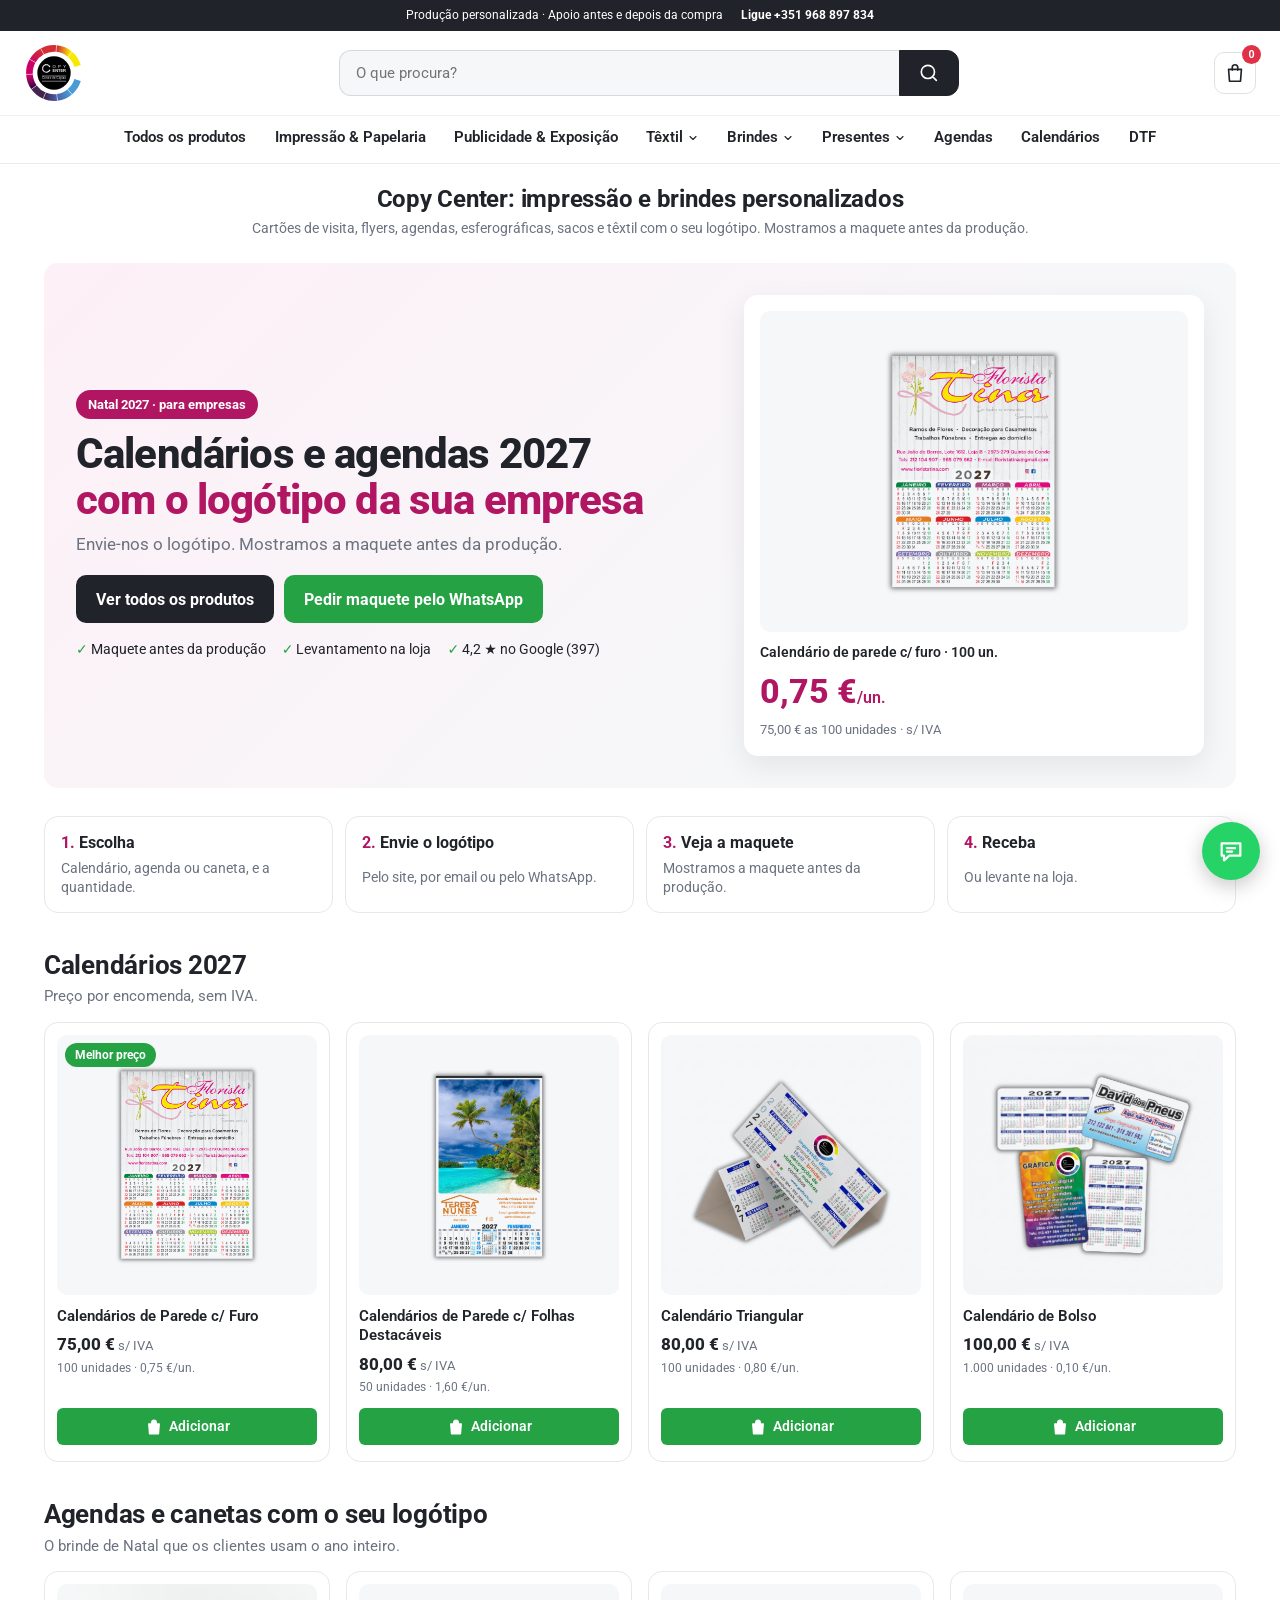
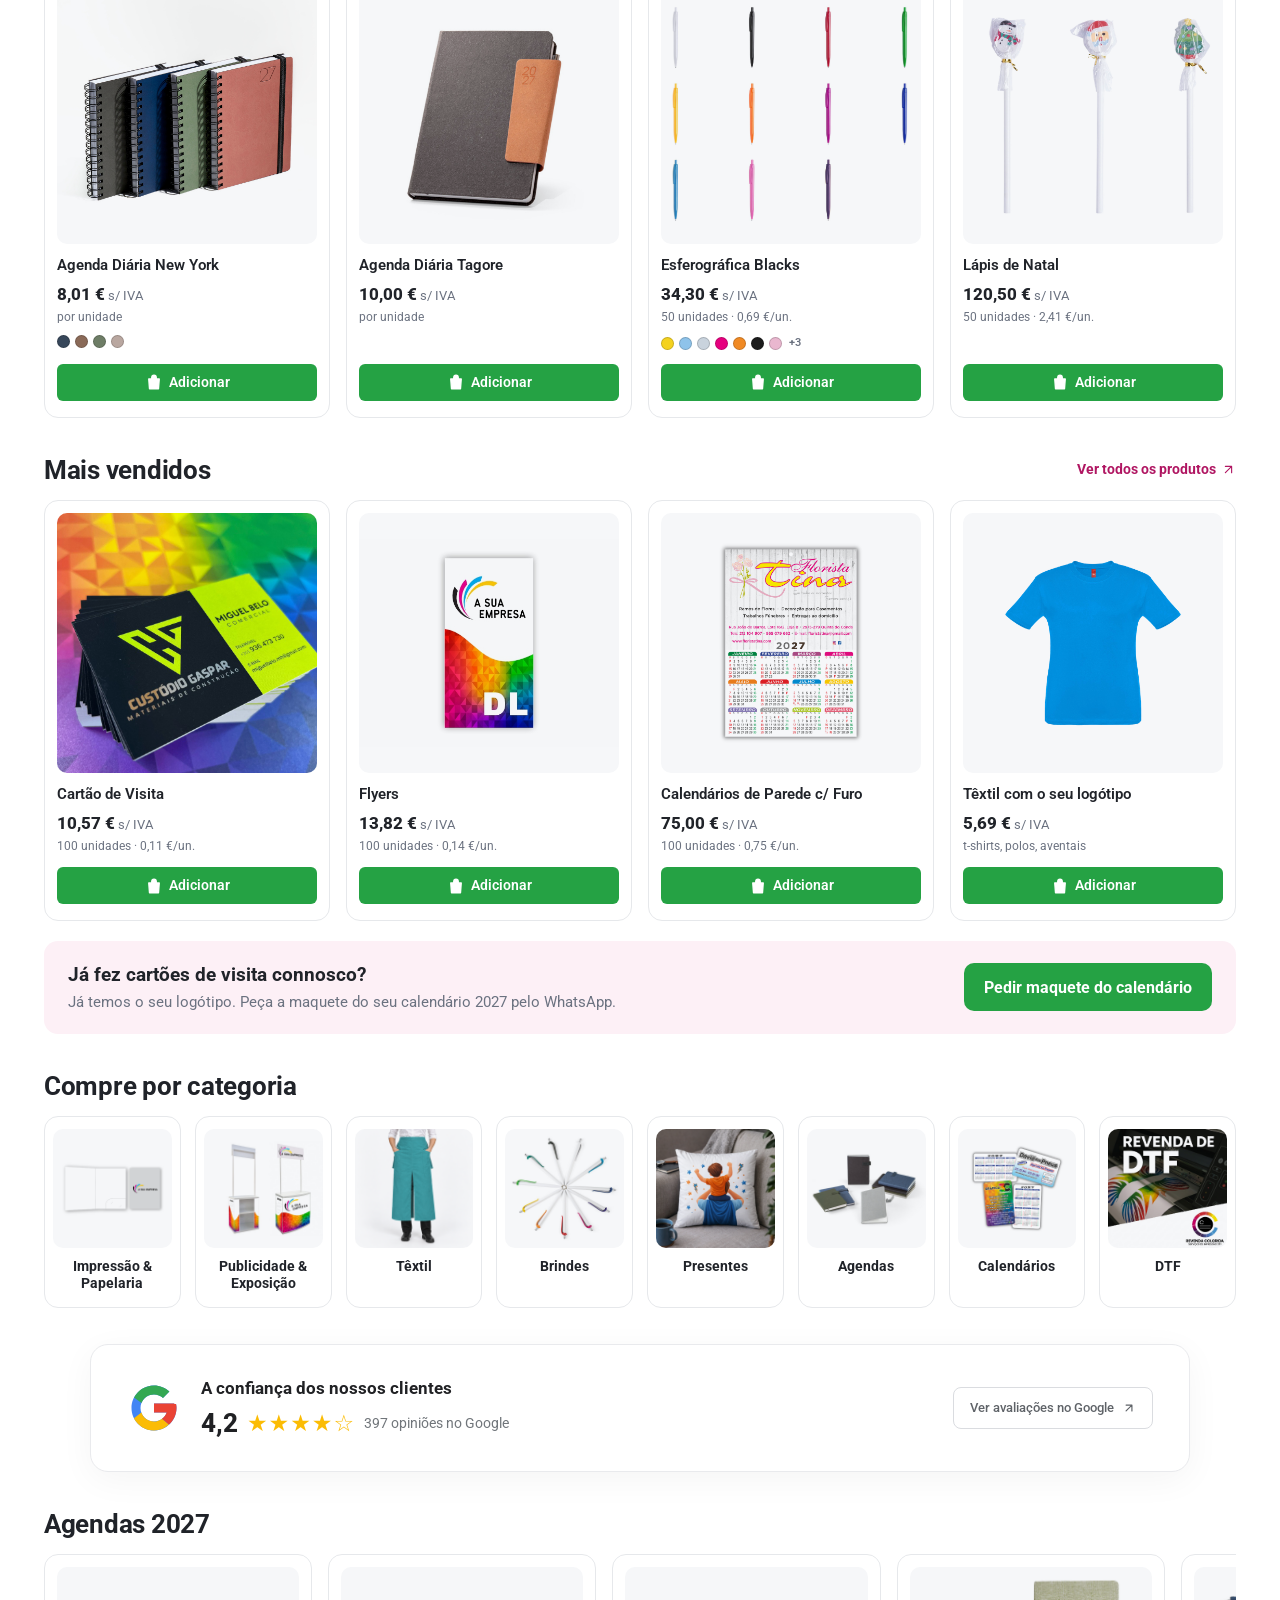
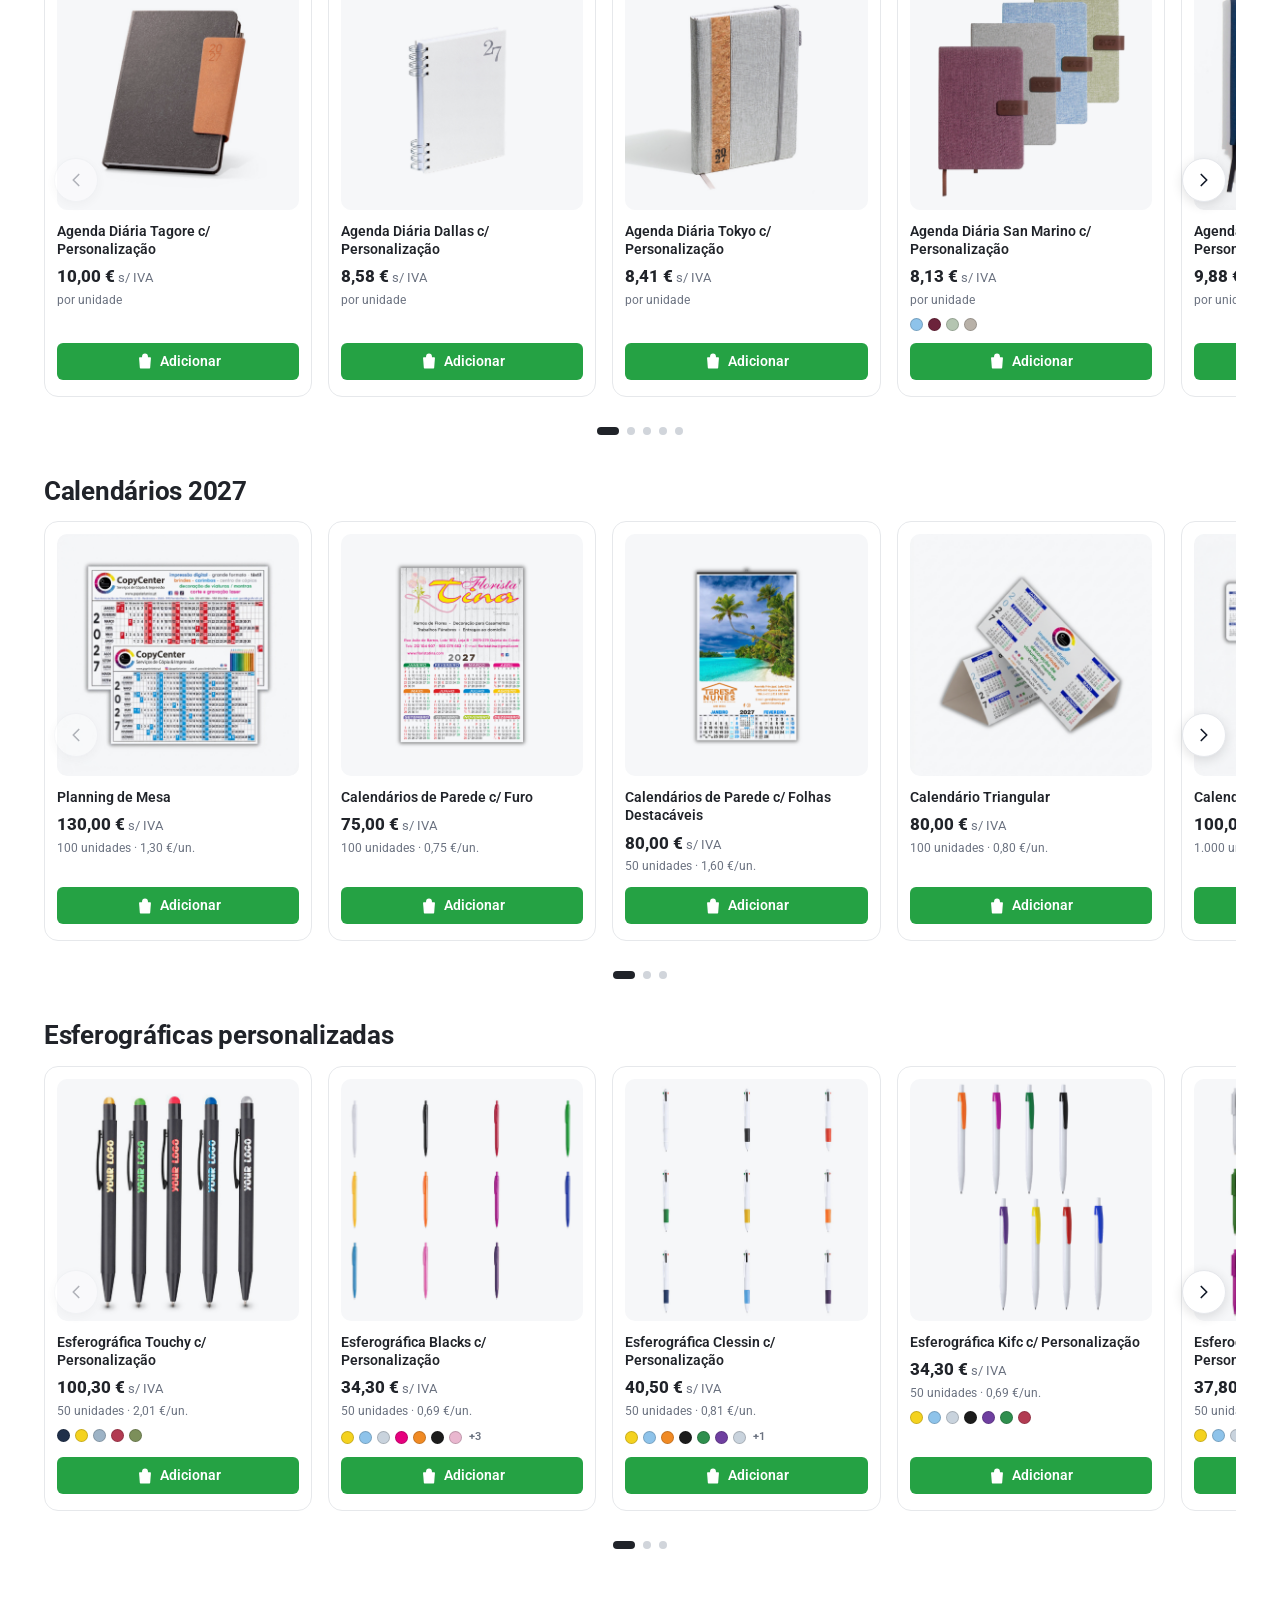
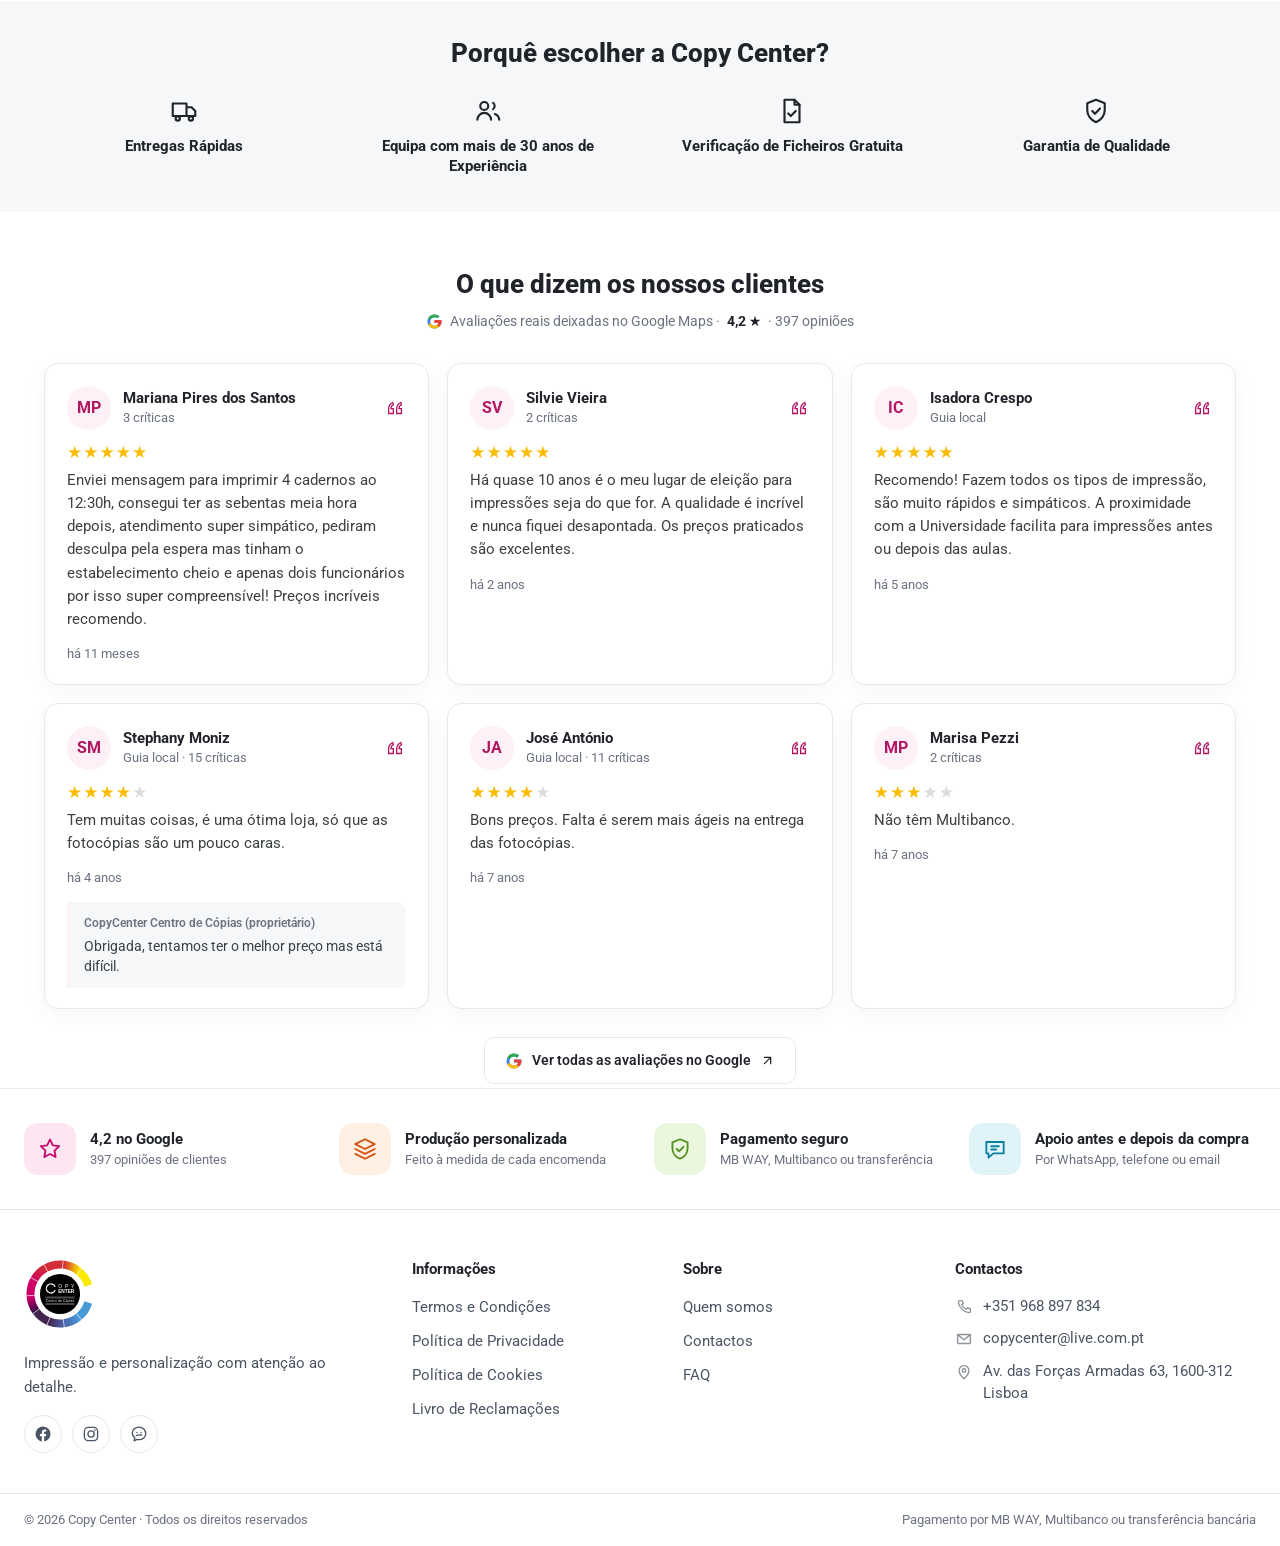
==== commit b444f0fd: "Atualizar badge do hero para Natal 2027" ====
--- a/index.html
+++ b/index.html
@@ -178,7 +178,7 @@
       <div class="content">
         <section class="hero" aria-labelledby="hero-title">
           <div class="hero__text">
-            <span class="hero__badge">Natal 2026 · para empresas</span>
+            <span class="hero__badge">Natal 2027 · para empresas</span>
             <h2 class="hero__title" id="hero-title">
               Calendários e agendas 2027
               <span>com o logótipo da sua empresa</span>
--- a/styles.css
+++ b/styles.css
@@ -4293,7 +4293,9 @@
   }
 
   .product-page__add {
+    flex: 0 0 auto;
     width: 100%;
+    min-height: 48px;
   }
 
   .qty {
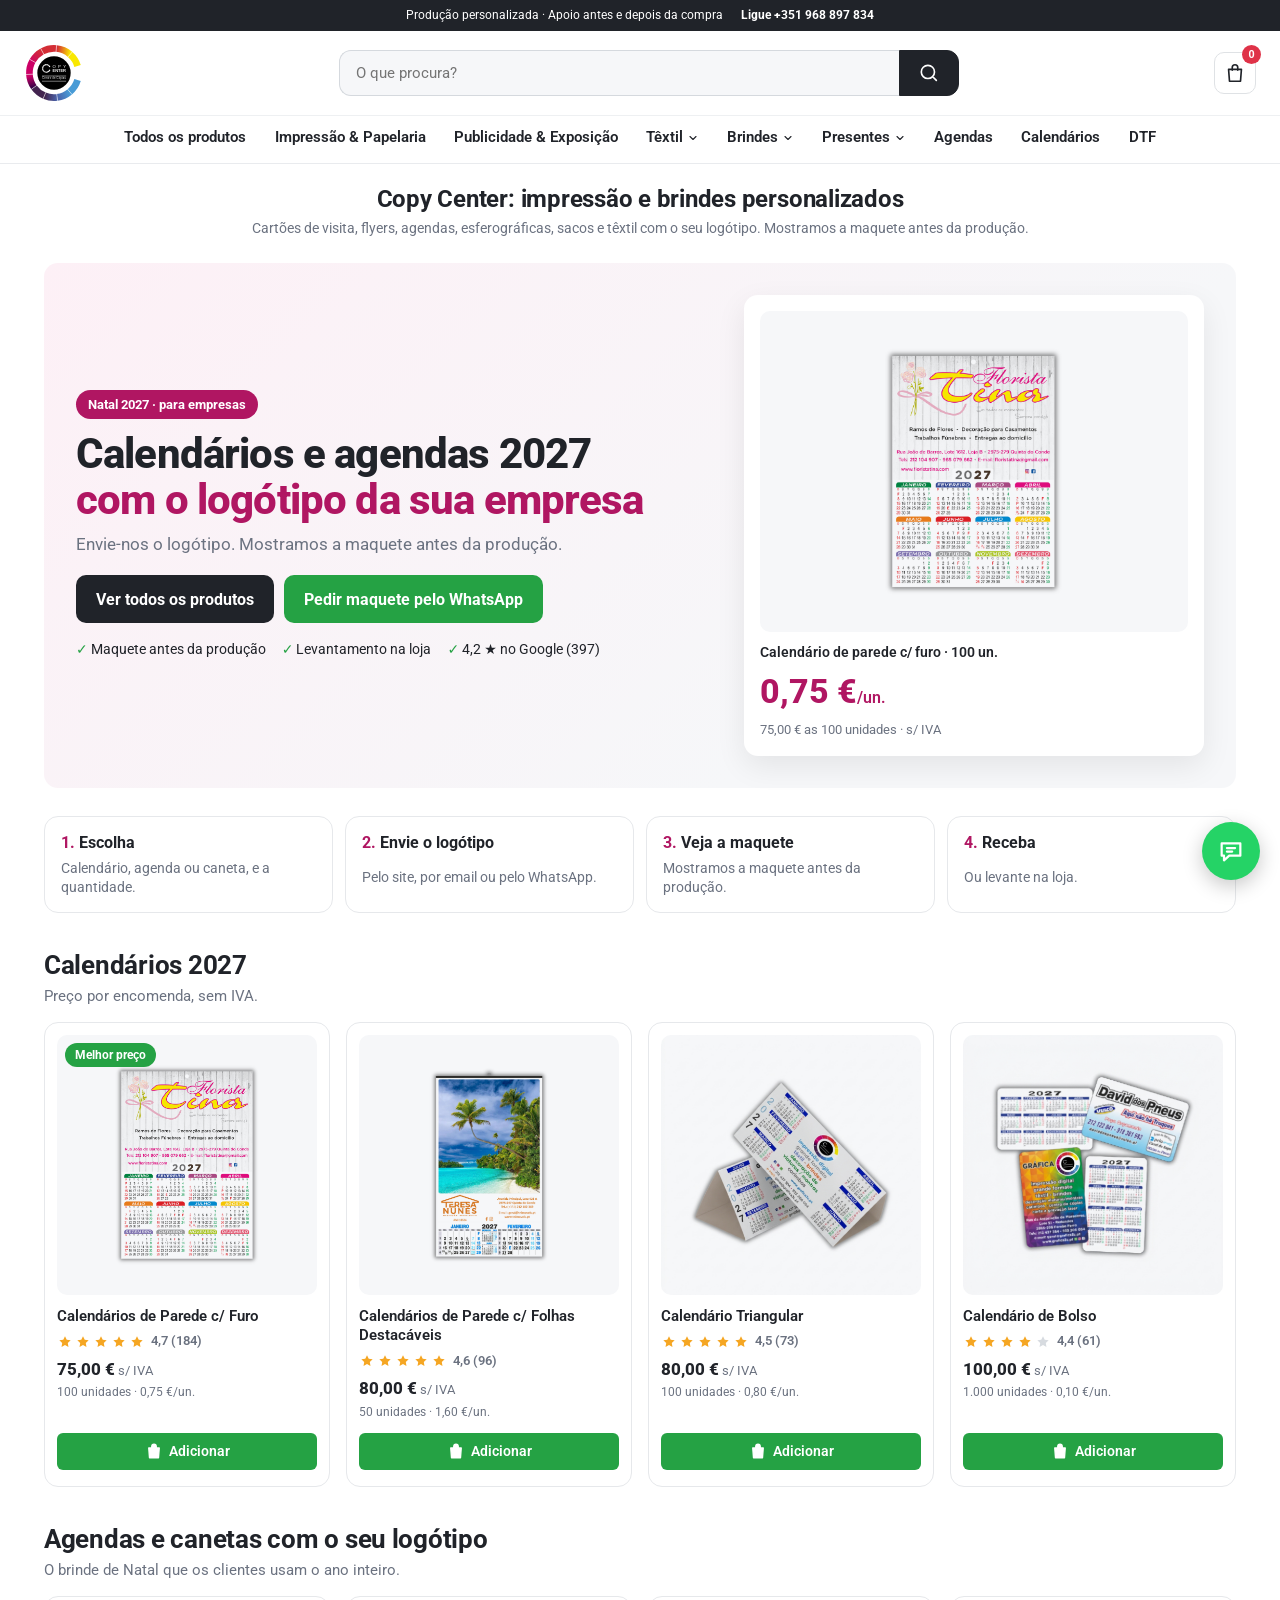
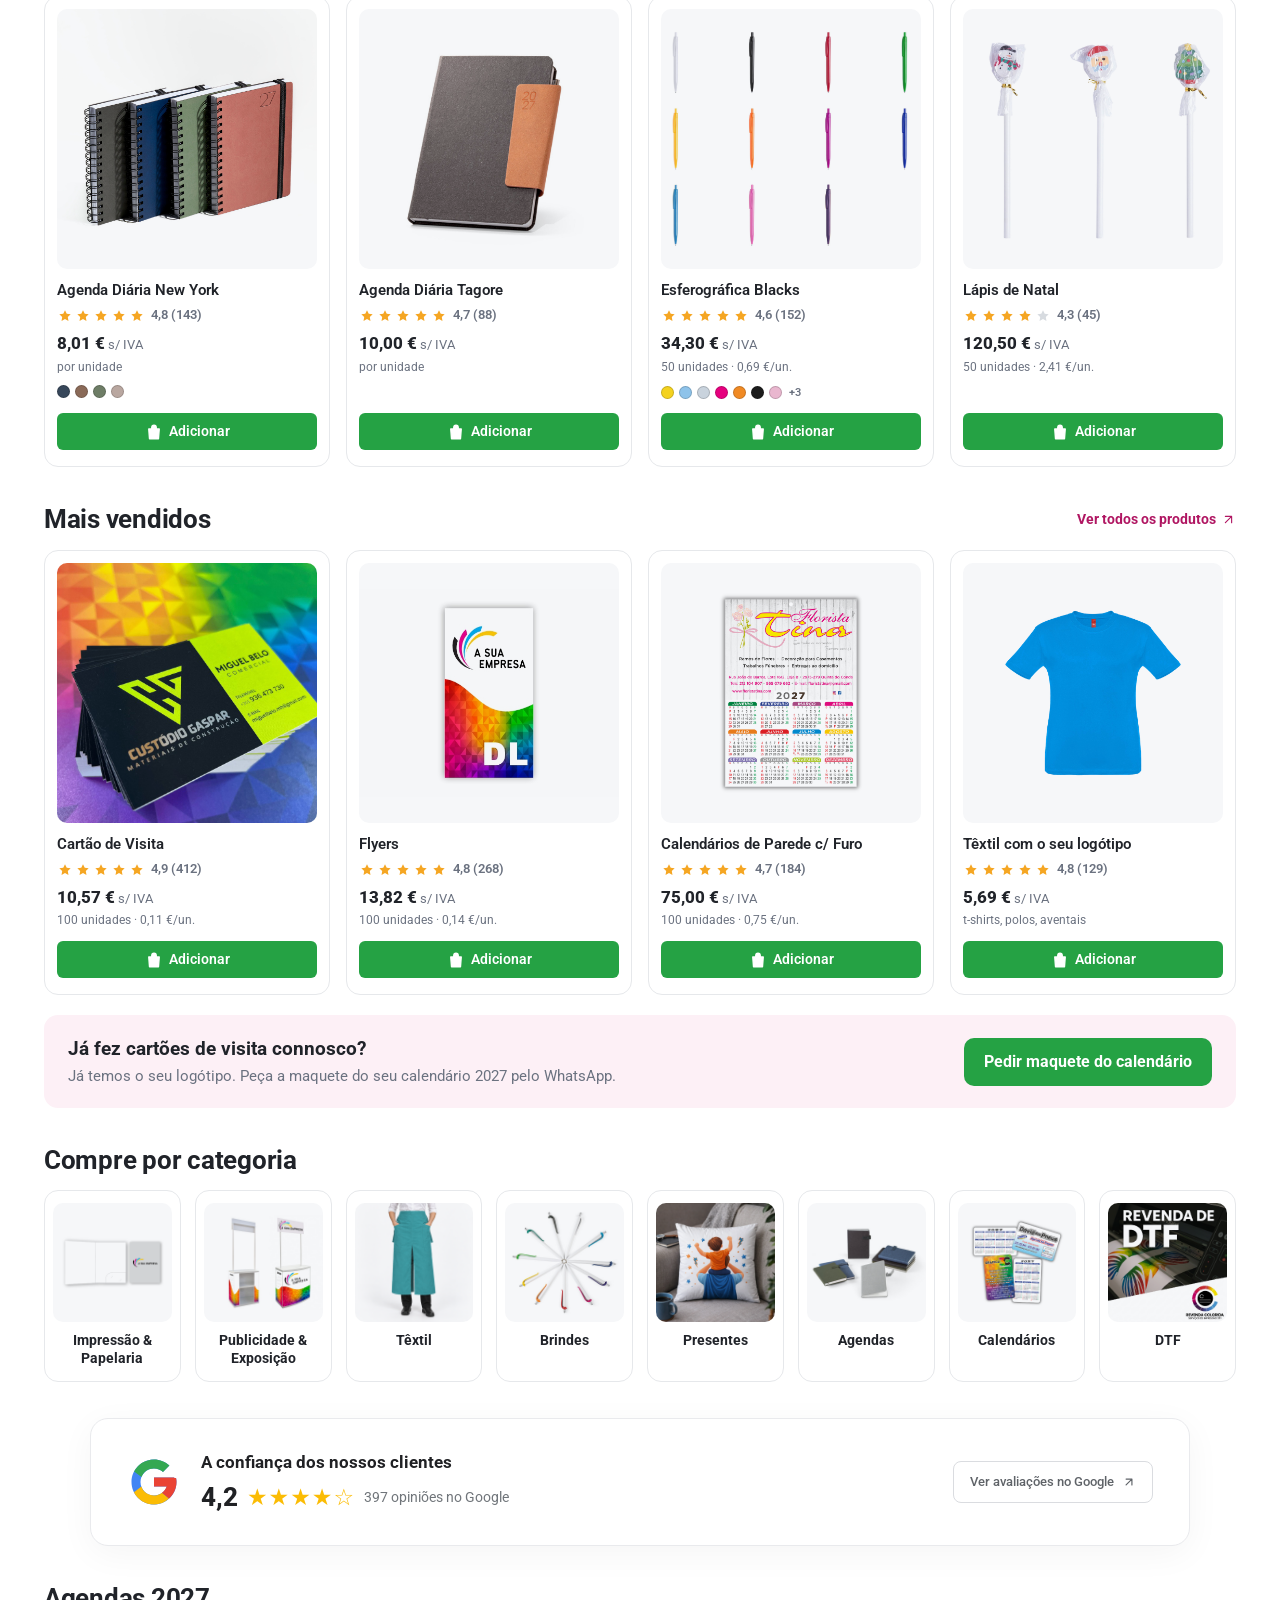
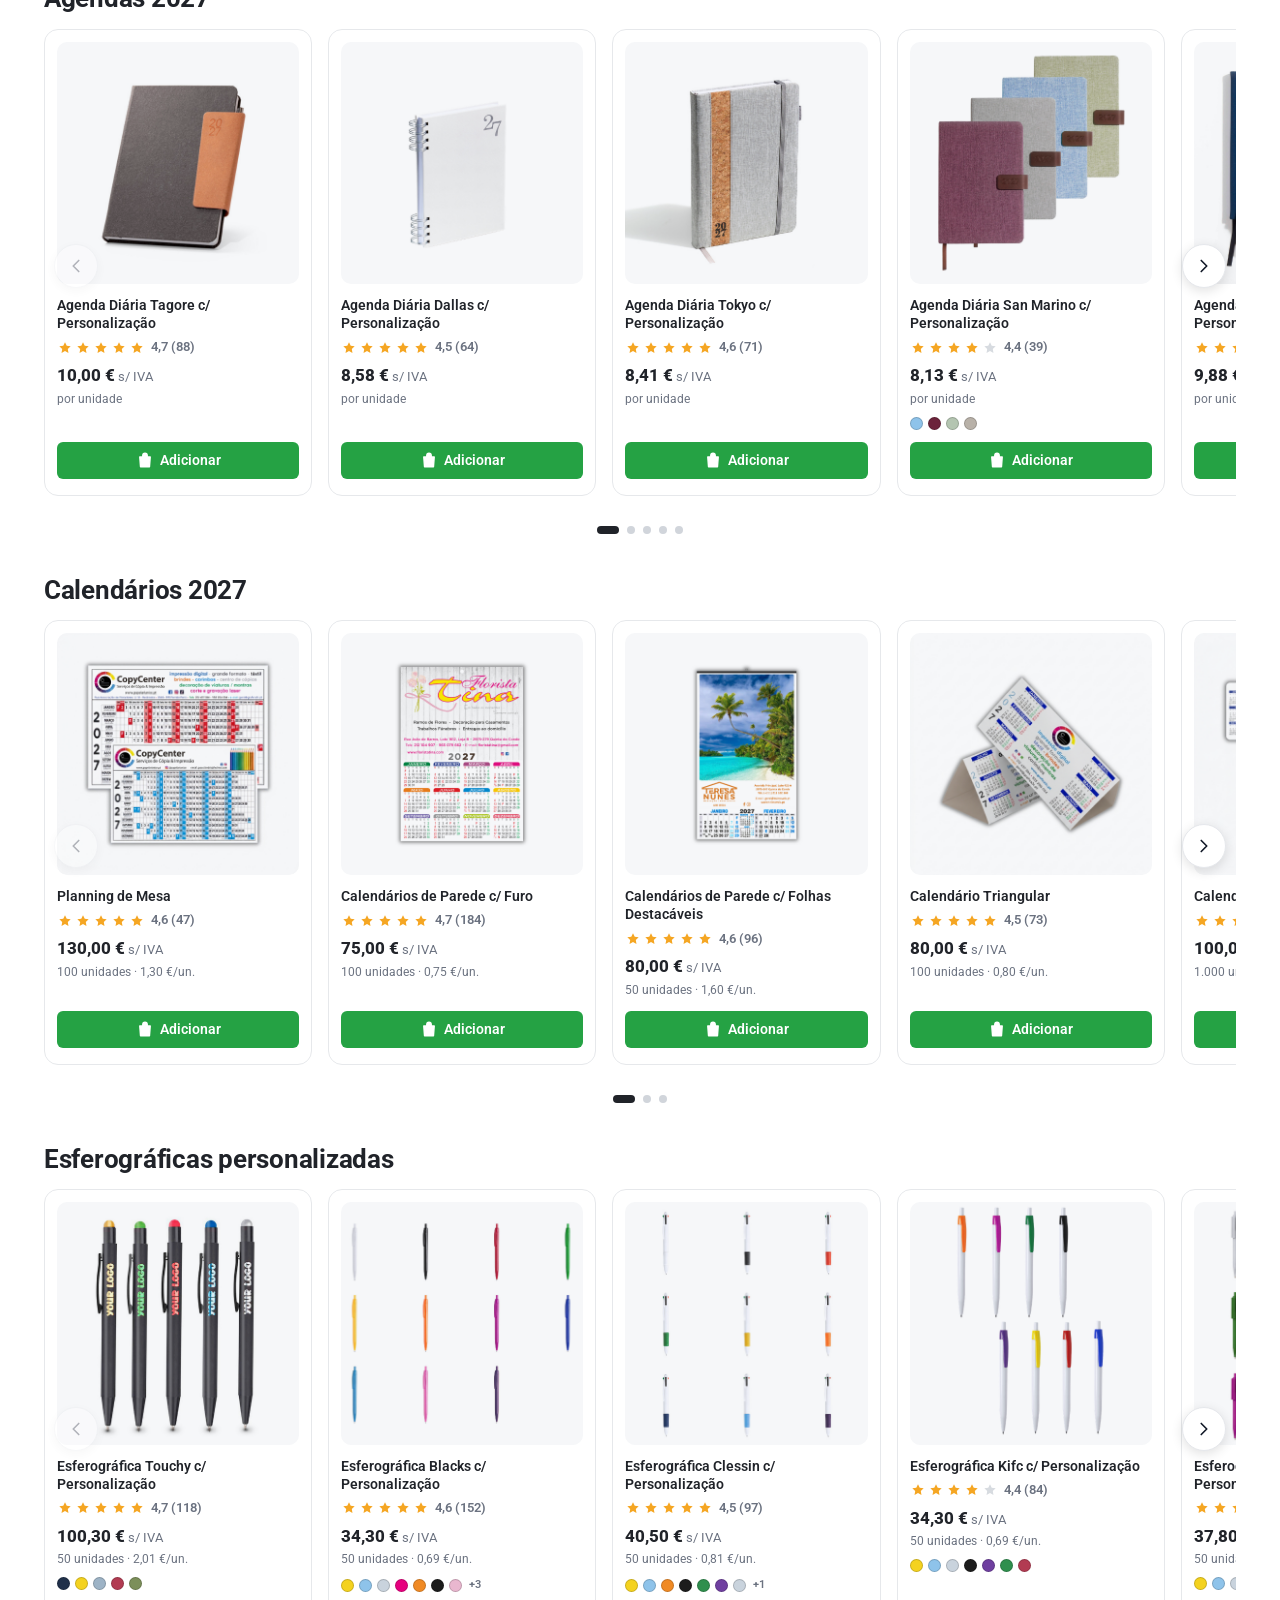
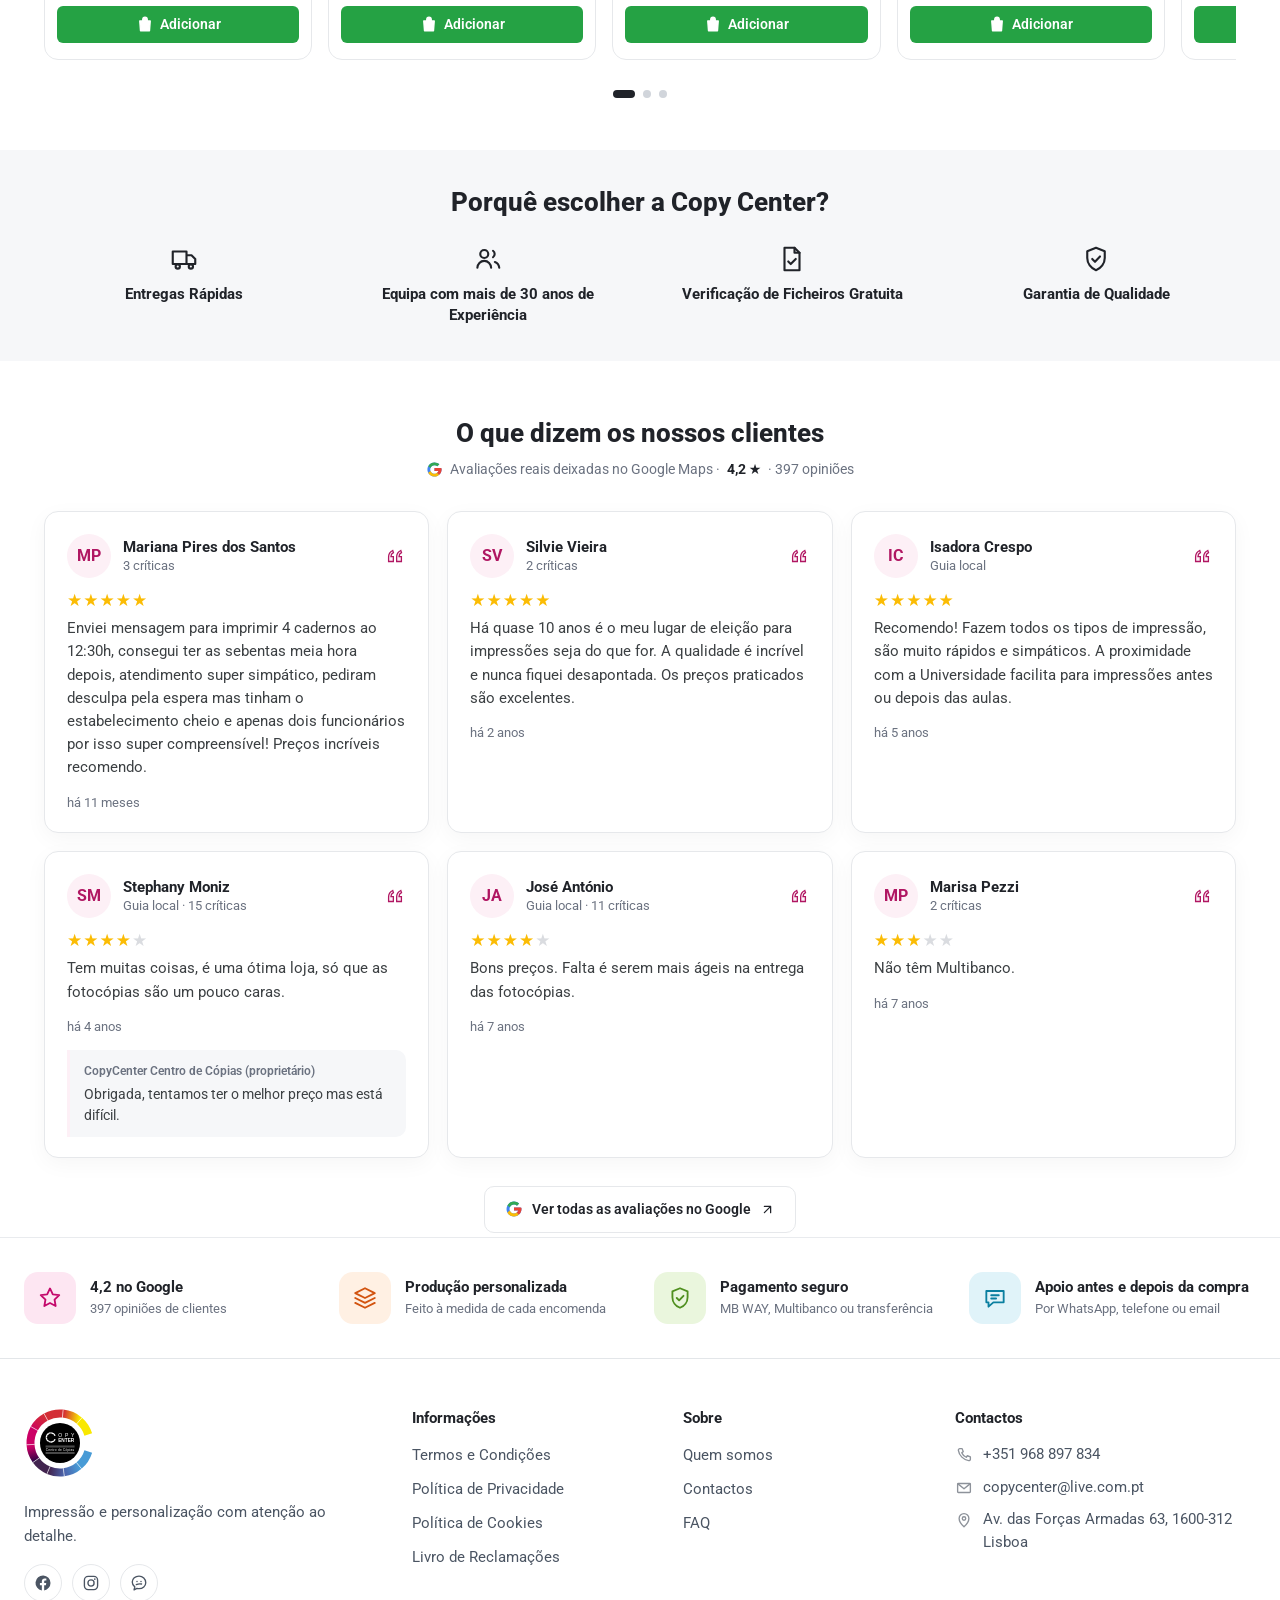
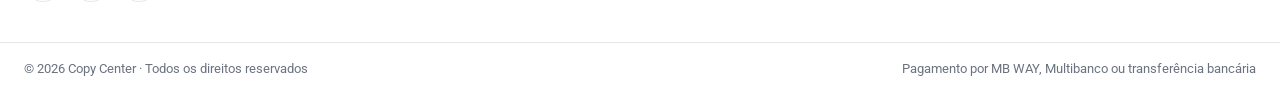
==== commit 850a6488: "Avaliações distintas por produto - Adiciona rating e reviews a cada produto no catálogo (4,3 a 4,9) " ====
--- a/index.html
+++ b/index.html
@@ -9,7 +9,7 @@
   <link rel="preconnect" href="https://fonts.googleapis.com">
   <link rel="preconnect" href="https://fonts.gstatic.com" crossorigin>
   <link href="https://fonts.googleapis.com/css2?family=Roboto:wght@400;500;600;700;800;900&display=swap" rel="stylesheet">
-  <link rel="stylesheet" href="styles.css">
+  <link rel="stylesheet" href="styles.css?v=20261101c">
 </head>
 <body>
   <svg class="sprite" aria-hidden="true" focusable="false">
@@ -817,7 +817,8 @@
     </a>
   </div>
 
-  <script src="catalogo-data.js"></script>
-  <script src="app.js"></script>
+  <script src="catalogo-data.js?v=20261101c"></script>
+  <script src="home-cards.js?v=20261101c"></script>
+  <script src="app.js?v=20261101c"></script>
 </body>
 </html>
--- a/styles.css
+++ b/styles.css
@@ -793,6 +793,27 @@
   overflow: hidden;
 }
 
+/* Avaliação no cartão */
+.product-card__rating {
+  display: flex;
+  align-items: center;
+  gap: 6px;
+  margin-top: 6px;
+  color: var(--muted);
+  font-size: 12.5px;
+}
+
+.product-card__stars .icon {
+  width: 14px;
+  height: 14px;
+  fill: currentColor;
+  stroke: none;
+}
+
+.product-card__rating-text {
+  font-weight: 600;
+}
+
 .product-card__name {
   font-size: 15px;
   font-weight: 600;
@@ -2715,7 +2736,8 @@
   }
 
   .menu-btn {
-    display: inline-flex;
+    display: inline-grid;
+    place-items: center;
   }
 
   .brand {
@@ -3146,7 +3168,8 @@
   }
 
   .menu-btn {
-    display: inline-flex;
+    display: inline-grid;
+    place-items: center;
   }
 }
 
@@ -3371,6 +3394,28 @@
 }
 
 .product-page__stars .icon {
+  width: 16px;
+  height: 16px;
+  fill: currentColor;
+  stroke: none;
+}
+
+/* Estrelas de avaliação (cheias / vazias) */
+.rating__stars {
+  display: inline-flex;
+  gap: 2px;
+}
+
+.rating__star {
+  display: inline-flex;
+  color: #d7dbe0;
+}
+
+.rating__star.is-filled {
+  color: #f5a623;
+}
+
+.rating__star .icon {
   width: 16px;
   height: 16px;
   fill: currentColor;
